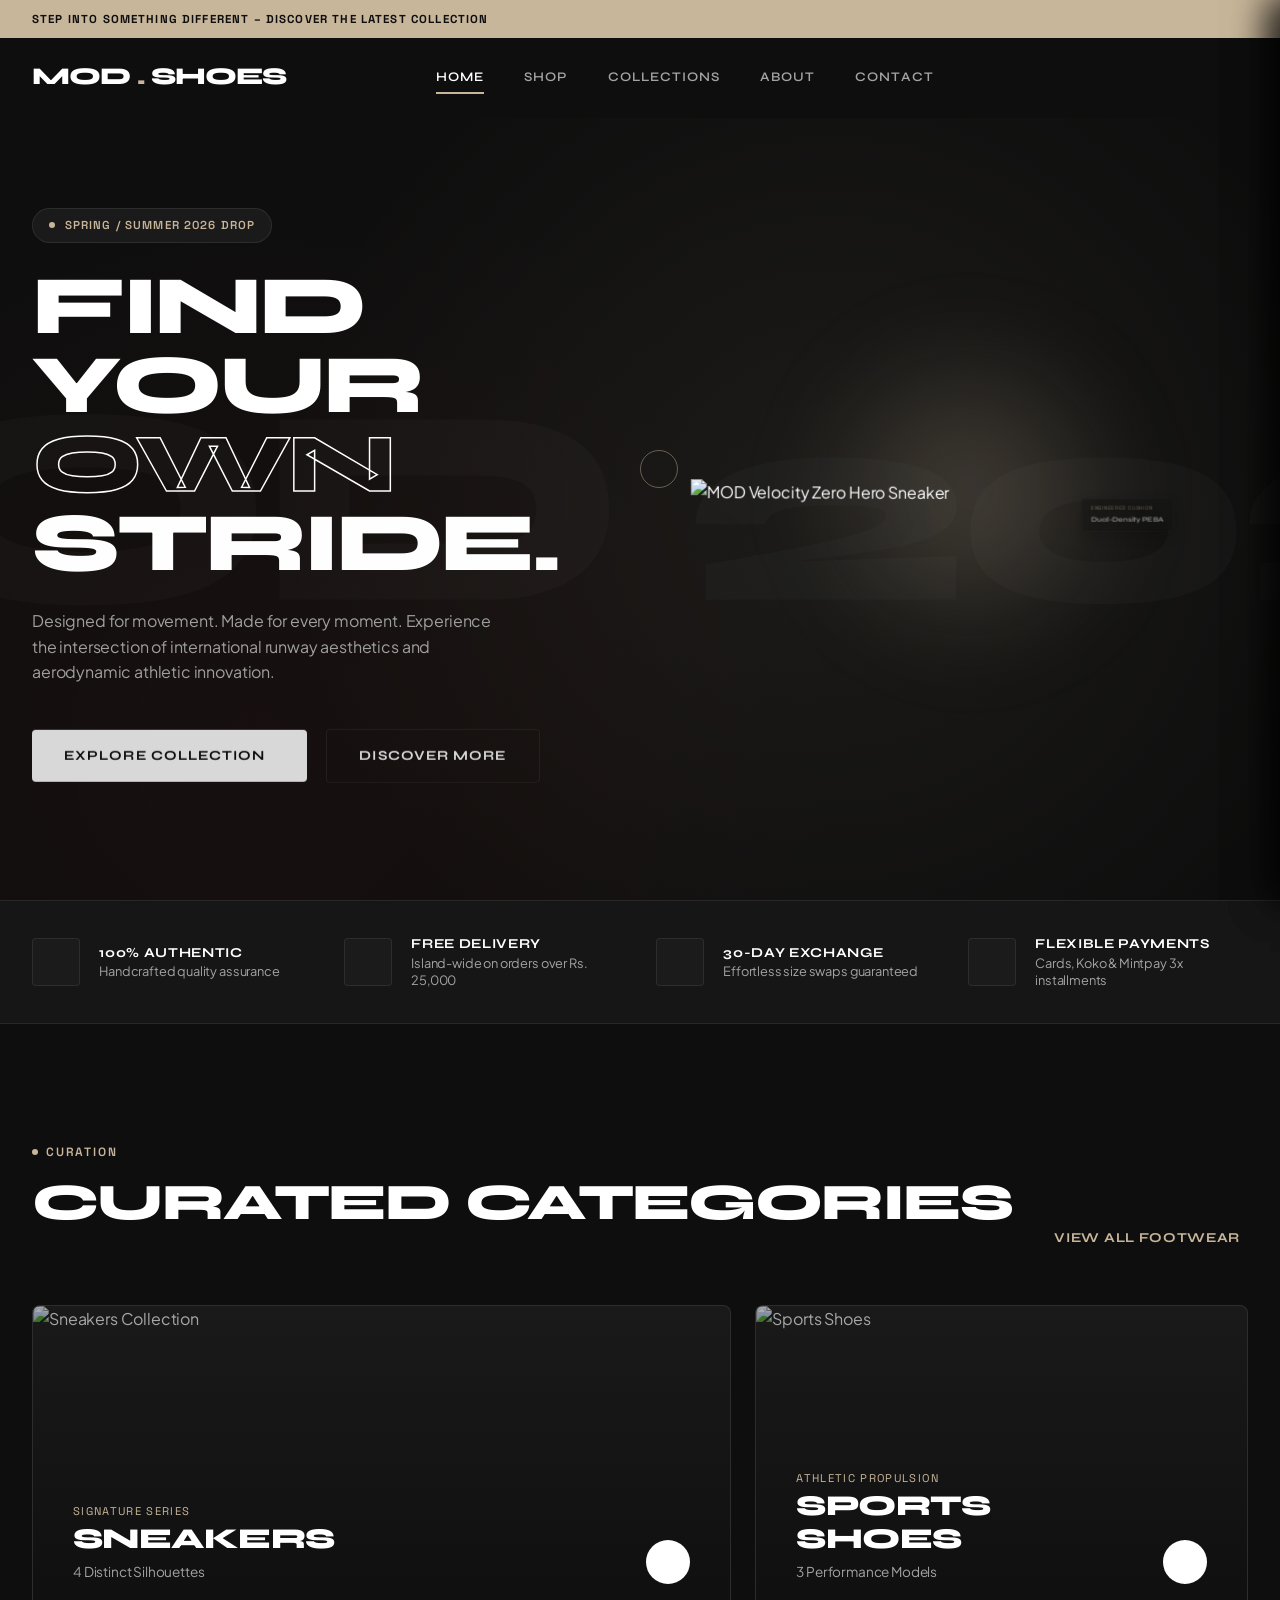
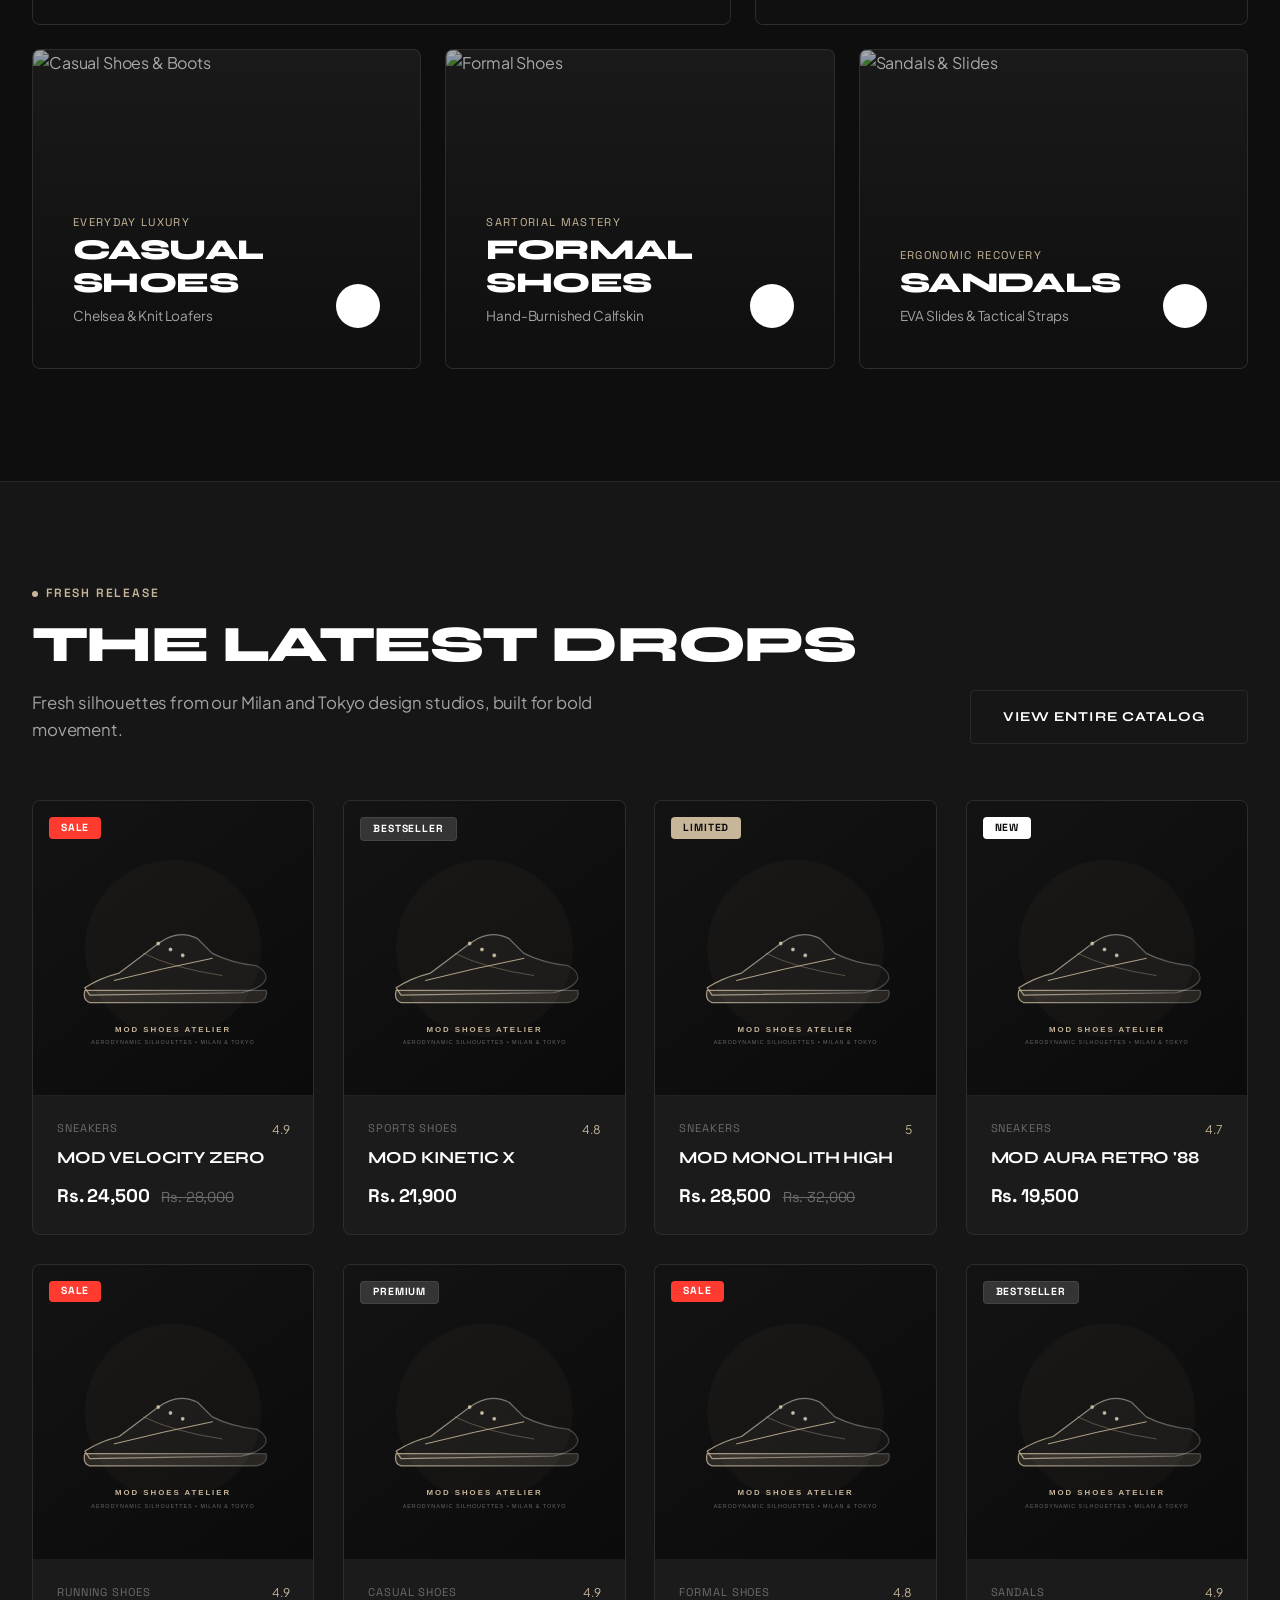
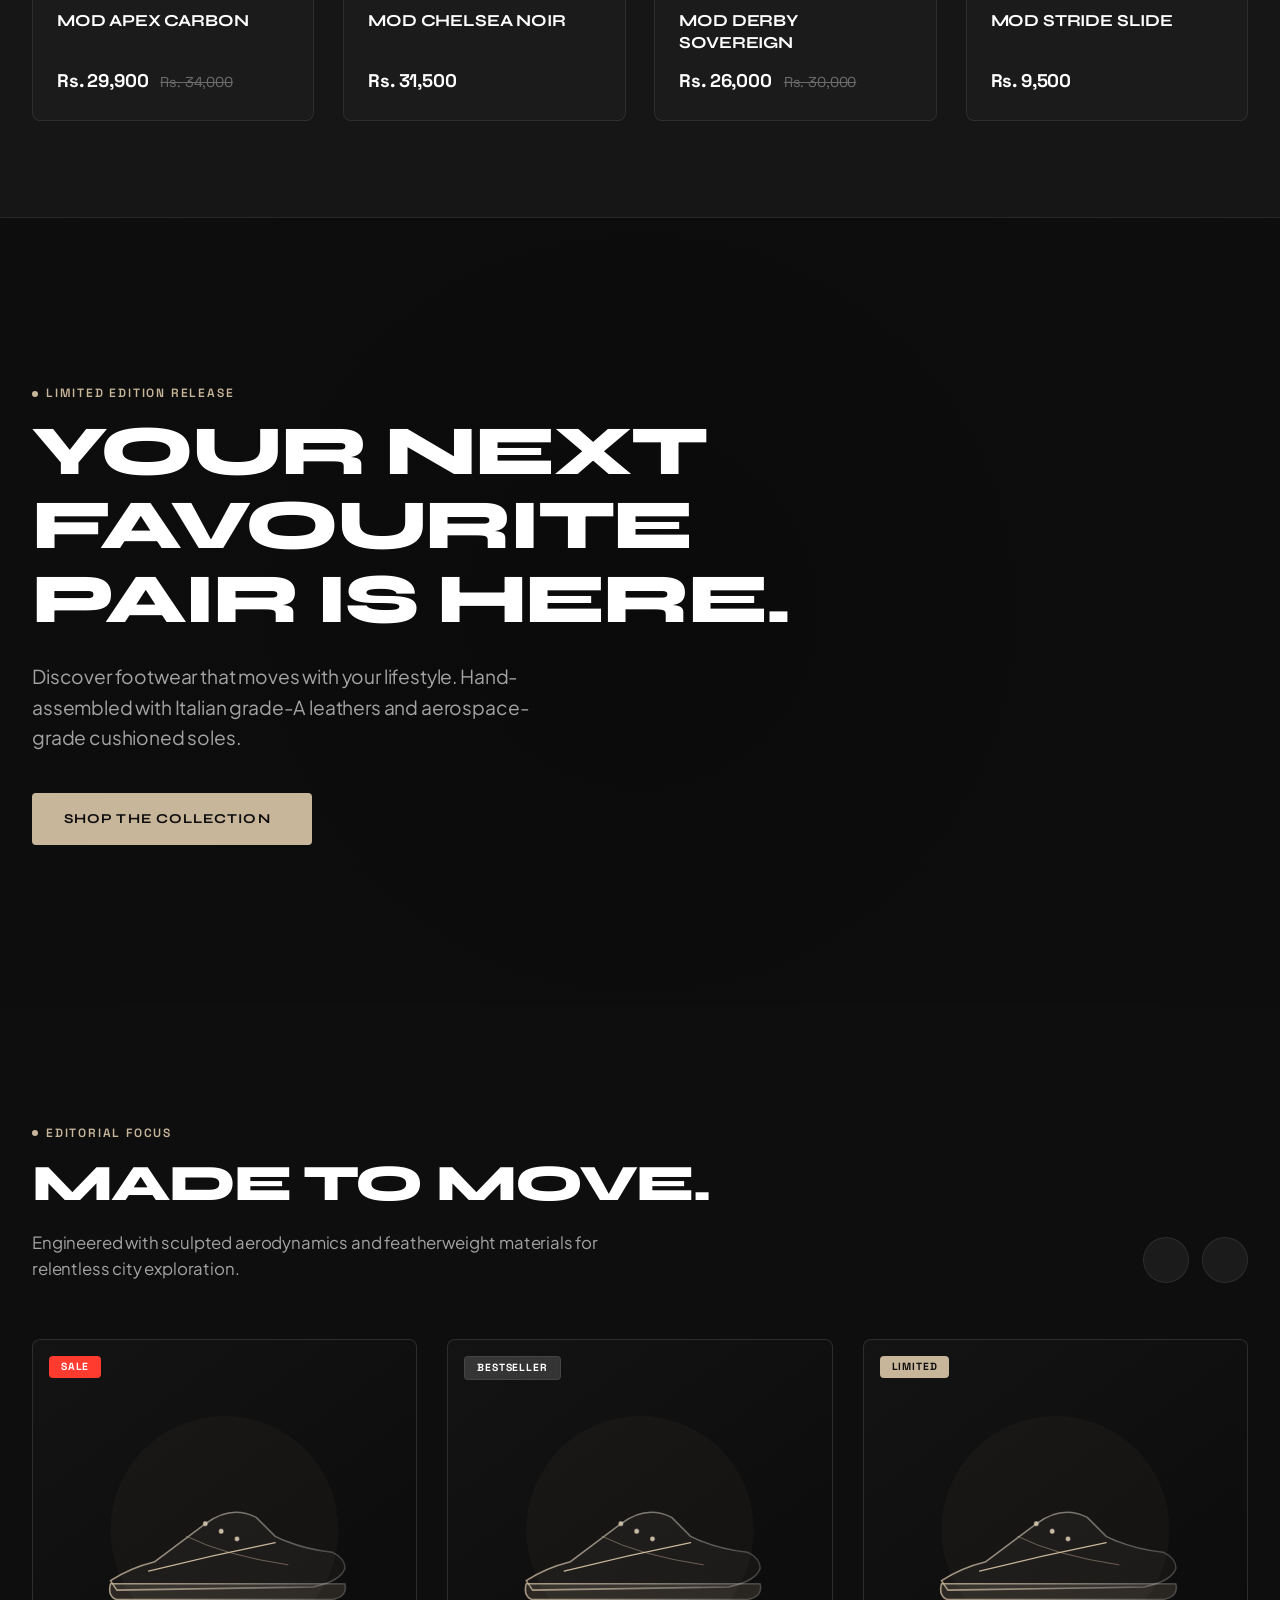
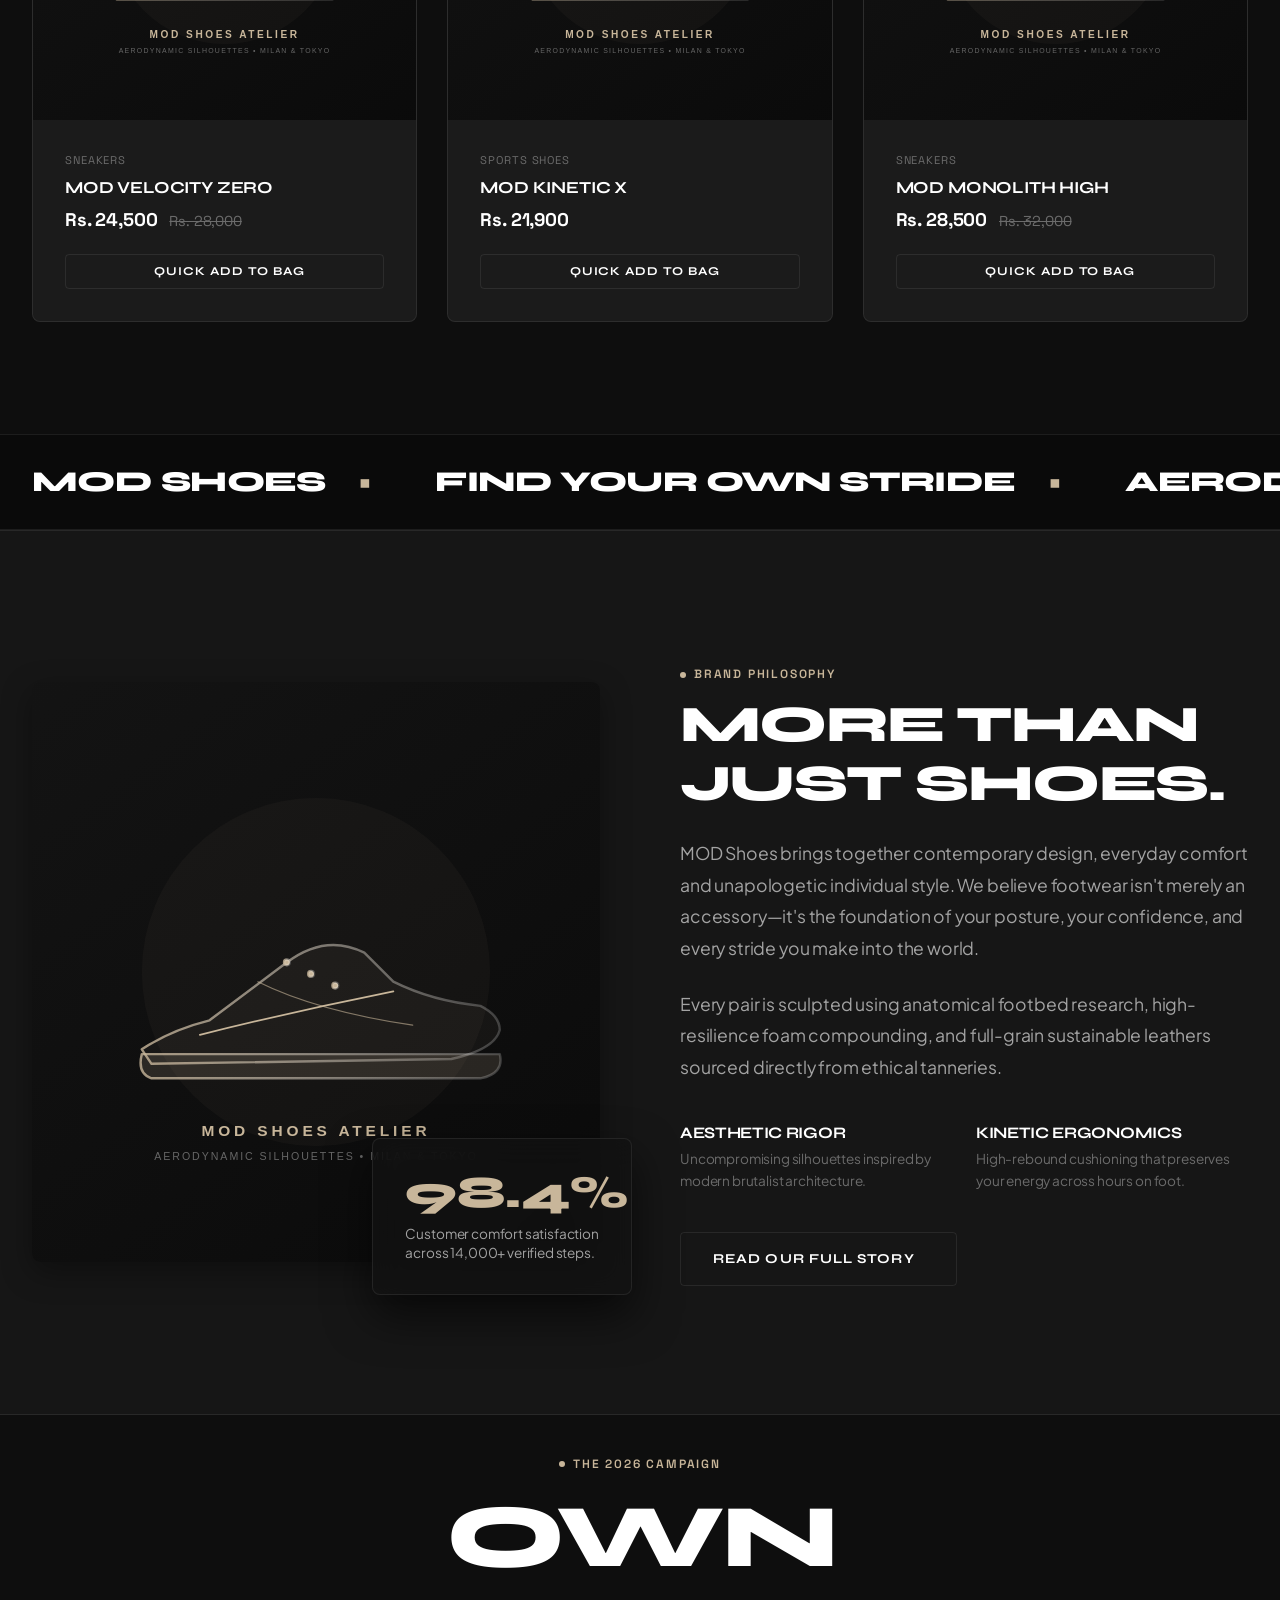
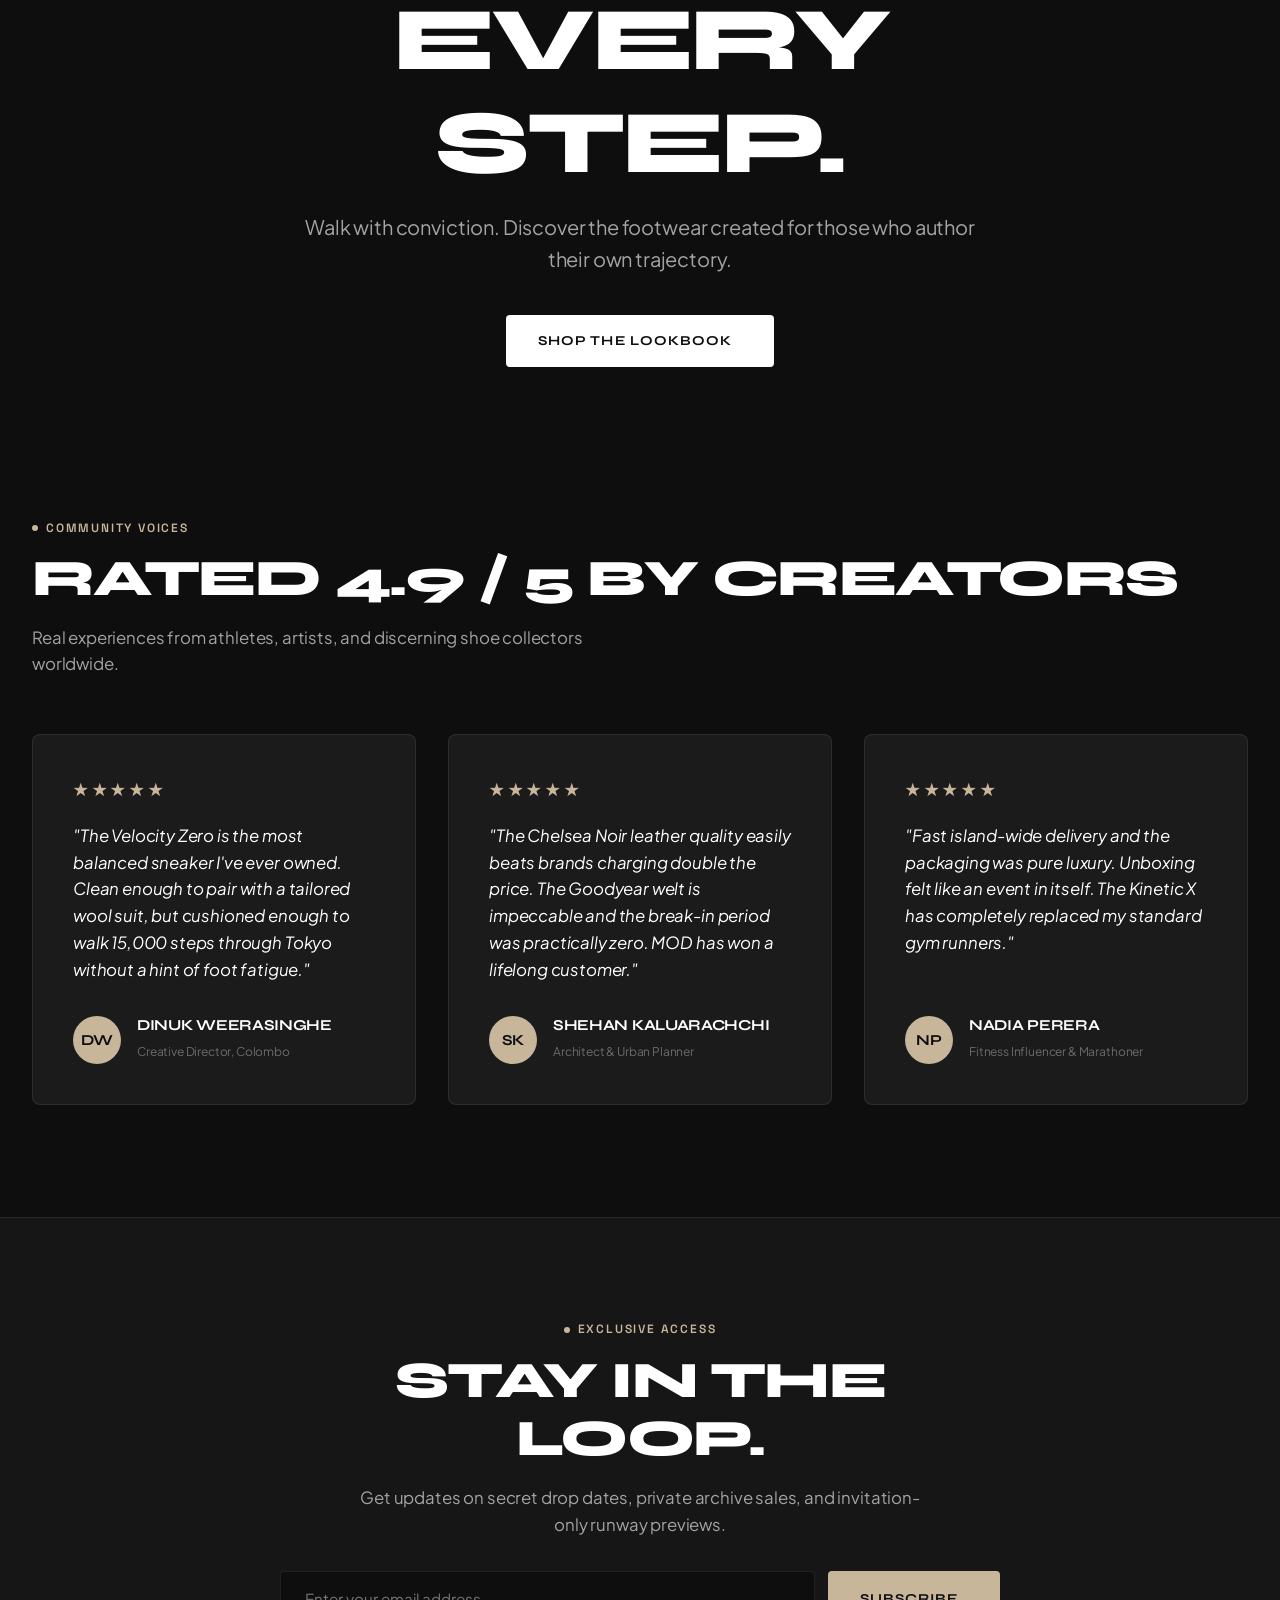
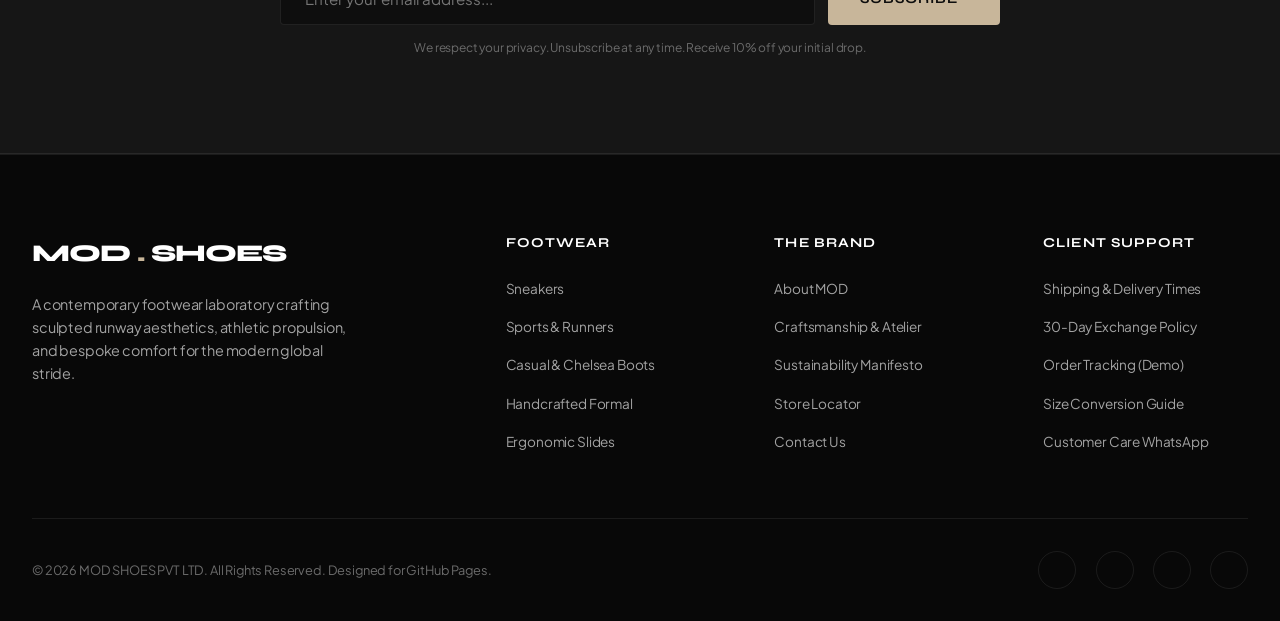
==== index.html @ 246e4d89 "feat: complete MOD SHOES premium footwear e-commerce website" ====
<!DOCTYPE html>
<html lang="en">
<head>
    <meta charset="UTF-8">
    <meta name="viewport" content="width=device-width, initial-scale=1.0">
    <title>MOD SHOES | Premium Footwear &amp; Modern Streetwear Culture</title>
    <meta name="description" content="Discover MOD SHOES: Premium international footwear blending cutting-edge runway aesthetics, athletic innovation, and uncompromising comfort.">

    <!-- Google Fonts Preconnect & Styles -->
    <link rel="preconnect" href="https://fonts.googleapis.com">
    <link rel="preconnect" href="https://fonts.gstatic.com" crossorigin>
    <link href="https://fonts.googleapis.com/css2?family=Plus+Jakarta+Sans:wght@300;400;500;600;700&family=Space+Grotesk:wght@500;700&family=Syne:wght@600;700;800;900&display=swap" rel="stylesheet">

    <!-- Swiper CSS -->
    <link rel="stylesheet" href="https://cdn.jsdelivr.net/npm/swiper@11/swiper-bundle.min.css">

    <!-- Core Stylesheets -->
    <link rel="stylesheet" href="css/style.css">
    <link rel="stylesheet" href="css/animations.css">
    <link rel="stylesheet" href="css/responsive.css">
</head>
<body class="loading">

    <!-- Custom Desktop Cursor -->
    <div id="customCursorDot" class="custom-cursor-dot"></div>
    <div id="customCursorRing" class="custom-cursor-ring"></div>

    <!-- Page Preloader Curtain -->
    <div id="pagePreloader" class="page-preloader">
        <div class="preloader-brand">MOD<span class="logo-accent">.</span>SHOES</div>
        <div class="preloader-progress-wrap">
            <div id="preloaderProgressBar" class="preloader-progress-bar"></div>
        </div>
        <div id="preloaderCounter" class="preloader-counter">0%</div>
    </div>

    <!-- Announcement Bar -->
    <aside class="announcement-bar" aria-label="Store Announcement">
        <div class="container announcement-inner">
            <span id="announcementText">STEP INTO SOMETHING DIFFERENT – DISCOVER THE LATEST COLLECTION</span>
        </div>
    </aside>

    <!-- Sticky Navigation Bar -->
    <header class="site-header" id="siteHeader">
        <div class="container nav-container">
            <!-- Brand Logo -->
            <a href="index.html" class="brand-logo" aria-label="MOD SHOES Home">
                MOD<span class="logo-accent">.</span>SHOES
            </a>

            <!-- Centre Navigation Menu -->
            <nav class="nav-menu" aria-label="Main Navigation">
                <a href="index.html" class="nav-link active">Home</a>
                <a href="shop.html" class="nav-link">Shop</a>
                <a href="shop.html?badge=SALE" class="nav-link">Collections</a>
                <a href="about.html" class="nav-link">About</a>
                <a href="contact.html" class="nav-link">Contact</a>
            </nav>

            <!-- Right Actions (Search, Wishlist, Cart, Mobile Menu) -->
            <div class="nav-actions">
                <button type="button" class="nav-icon-btn" id="navSearchBtn" aria-label="Search Catalog" title="Search">
                    <i data-lucide="search"></i>
                </button>
                <button type="button" class="nav-icon-btn wishlist-toggle-btn" aria-label="Wishlist" title="Wishlist">
                    <i data-lucide="heart"></i>
                    <span class="badge-count wishlist-count-badge" style="display: none;">0</span>
                </button>
                <button type="button" class="nav-icon-btn cart-toggle-btn" aria-label="Shopping Bag" title="Shopping Bag">
                    <i data-lucide="shopping-bag"></i>
                    <span class="badge-count cart-count-badge" style="display: none;">0</span>
                </button>
                <button type="button" class="nav-icon-btn hamburger-btn" id="mobileMenuToggleBtn" aria-label="Open Mobile Menu">
                    <i data-lucide="menu"></i>
                </button>
            </div>
        </div>
    </header>

    <!-- Mobile Navigation Drawer -->
    <div class="mobile-nav-drawer" id="mobileNavDrawer">
        <div class="mobile-nav-header">
            <a href="index.html" class="brand-logo">MOD<span class="logo-accent">.</span>SHOES</a>
            <button type="button" class="drawer-close-btn" id="closeMobileNav" aria-label="Close menu">
                <i data-lucide="x"></i>
            </button>
        </div>
        <ul class="mobile-nav-list">
            <li class="mobile-nav-item"><a href="index.html" class="mobile-nav-link">Home</a></li>
            <li class="mobile-nav-item"><a href="shop.html" class="mobile-nav-link">Shop Collection</a></li>
            <li class="mobile-nav-item"><a href="shop.html?category=Sneakers" class="mobile-nav-link">Sneakers</a></li>
            <li class="mobile-nav-item"><a href="shop.html?category=Sports%20Shoes" class="mobile-nav-link">Sports &amp; Runners</a></li>
            <li class="mobile-nav-item"><a href="about.html" class="mobile-nav-link">Brand Story</a></li>
            <li class="mobile-nav-item"><a href="contact.html" class="mobile-nav-link">Contact &amp; Flagship</a></li>
        </ul>
        <div class="mobile-nav-footer">
            <span class="copyright-text">MOD SHOES &copy; 2026</span>
            <div class="footer-social-links">
                <a href="#" class="footer-social-btn" aria-label="Instagram"><i data-lucide="instagram"></i></a>
                <a href="#" class="footer-social-btn" aria-label="Twitter"><i data-lucide="twitter"></i></a>
            </div>
        </div>
    </div>

    <main id="mainContent">

        <!-- 3. HERO SECTION – FULL-SCREEN EXPERIENCE -->
        <section class="hero-section" id="heroSection">
            <div class="hero-giant-bg-text">MOD 2026</div>
            <div class="container hero-grid">
                <div class="hero-text-content">
                    <div class="hero-badge">
                        <span class="hero-badge-dot"></span>
                        <span>Spring / Summer 2026 Drop</span>
                    </div>

                    <h1 class="hero-title">
                        <span class="word">FIND</span> <span class="word">YOUR</span><br>
                        <span class="word text-outline">OWN</span> <span class="word">STRIDE.</span>
                    </h1>

                    <p class="hero-subtitle">
                        Designed for movement. Made for every moment. Experience the intersection of international runway aesthetics and aerodynamic athletic innovation.
                    </p>

                    <div class="hero-actions">
                        <a href="shop.html" class="btn btn-primary">
                            Explore Collection <i data-lucide="arrow-right"></i>
                        </a>
                        <a href="#featuredCategories" class="btn btn-outline">
                            Discover More
                        </a>
                    </div>
                </div>

                <!-- Floating Centerpiece Shoe with Mouse 3D Parallax -->
                <div class="hero-visual-stage">
                    <div class="hero-glow-orb"></div>
                    <div class="hero-shoe-centerpiece">
                        <!-- Red/White high performance hero sneaker -->
                        <img src="https://images.unsplash.com/photo-1542291026-7eec264c27ff?auto=format&fit=crop&w=1200&q=85" alt="MOD Velocity Zero Hero Sneaker" id="heroShoeImg">
                    </div>

                    <!-- Floating spec badges -->
                    <div class="hero-floating-tag tag-top">
                        <span class="tag-label">Engineered Cushion</span>
                        <span class="tag-value">Dual-Density PEBA</span>
                    </div>

                    <div class="hero-floating-tag tag-bottom">
                        <span class="tag-label">Featherweight</span>
                        <span class="tag-value">320g Chassis</span>
                    </div>
                </div>
            </div>

            <!-- Animated Scroll Down Indicator -->
            <a href="#trustStrip" class="hero-scroll-indicator" aria-label="Scroll Down">
                <span class="scroll-text">SCROLL</span>
                <div class="scroll-icon"></div>
            </a>
        </section>

        <!-- Brand Credentials / Trust Bar -->
        <section class="trust-strip" id="trustStrip">
            <div class="container">
                <div class="trust-grid">
                    <div class="trust-item">
                        <div class="trust-icon-box"><i data-lucide="shield-check"></i></div>
                        <div>
                            <h4 class="trust-title">100% Authentic</h4>
                            <p class="trust-desc">Handcrafted quality assurance</p>
                        </div>
                    </div>
                    <div class="trust-item">
                        <div class="trust-icon-box"><i data-lucide="truck"></i></div>
                        <div>
                            <h4 class="trust-title">Free Delivery</h4>
                            <p class="trust-desc">Island-wide on orders over Rs. 25,000</p>
                        </div>
                    </div>
                    <div class="trust-item">
                        <div class="trust-icon-box"><i data-lucide="refresh-cw"></i></div>
                        <div>
                            <h4 class="trust-title">30-Day Exchange</h4>
                            <p class="trust-desc">Effortless size swaps guaranteed</p>
                        </div>
                    </div>
                    <div class="trust-item">
                        <div class="trust-icon-box"><i data-lucide="credit-card"></i></div>
                        <div>
                            <h4 class="trust-title">Flexible Payments</h4>
                            <p class="trust-desc">Cards, Koko &amp; Mintpay 3x installments</p>
                        </div>
                    </div>
                </div>
            </div>
        </section>

        <!-- 4. FEATURED CATEGORIES (ASYMMETRIC EDITORIAL LAYOUT) -->
        <section class="categories-section" id="featuredCategories">
            <div class="container">
                <div class="section-header-row">
                    <div>
                        <span class="section-tag">Curation</span>
                        <h2 class="section-title reveal-title">Curated Categories</h2>
                    </div>
                    <a href="shop.html" class="link-arrow">
                        View All Footwear <i data-lucide="arrow-right"></i>
                    </a>
                </div>

                <div class="categories-grid reveal-stagger-parent">
                    <!-- Category 1: Sneakers (Large Span 7) -->
                    <a href="shop.html?category=Sneakers" class="category-card cat-card-1 reveal-stagger-child">
                        <img src="https://images.unsplash.com/photo-1552346154-21d32810aba3?auto=format&fit=crop&w=1200&q=80" alt="Sneakers Collection" class="category-bg-image" loading="lazy">
                        <div class="category-overlay"></div>
                        <div class="category-content">
                            <div>
                                <span class="category-meta-tag">Signature Series</span>
                                <h3 class="category-name">Sneakers</h3>
                                <span class="category-count">4 Distinct Silhouettes</span>
                            </div>
                            <div class="category-action-pill"><i data-lucide="arrow-up-right"></i></div>
                        </div>
                    </a>

                    <!-- Category 2: Sports Shoes (Span 5) -->
                    <a href="shop.html?category=Sports%20Shoes" class="category-card cat-card-2 reveal-stagger-child">
                        <img src="https://images.unsplash.com/photo-1608231387042-66d1773070a5?auto=format&fit=crop&w=1000&q=80" alt="Sports Shoes" class="category-bg-image" loading="lazy">
                        <div class="category-overlay"></div>
                        <div class="category-content">
                            <div>
                                <span class="category-meta-tag">Athletic Propulsion</span>
                                <h3 class="category-name">Sports Shoes</h3>
                                <span class="category-count">3 Performance Models</span>
                            </div>
                            <div class="category-action-pill"><i data-lucide="arrow-up-right"></i></div>
                        </div>
                    </a>

                    <!-- Category 3: Casual Shoes (Span 4) -->
                    <a href="shop.html?category=Casual%20Shoes" class="category-card cat-card-3 reveal-stagger-child">
                        <img src="https://images.unsplash.com/photo-1638247025967-b4e38f787b76?auto=format&fit=crop&w=1000&q=80" alt="Casual Shoes & Boots" class="category-bg-image" loading="lazy">
                        <div class="category-overlay"></div>
                        <div class="category-content">
                            <div>
                                <span class="category-meta-tag">Everyday Luxury</span>
                                <h3 class="category-name">Casual Shoes</h3>
                                <span class="category-count">Chelsea &amp; Knit Loafers</span>
                            </div>
                            <div class="category-action-pill"><i data-lucide="arrow-up-right"></i></div>
                        </div>
                    </a>

                    <!-- Category 4: Formal Shoes (Span 4) -->
                    <a href="shop.html?category=Formal%20Shoes" class="category-card cat-card-4 reveal-stagger-child">
                        <img src="https://images.unsplash.com/photo-1614252235316-8c857d38b5f4?auto=format&fit=crop&w=1000&q=80" alt="Formal Shoes" class="category-bg-image" loading="lazy">
                        <div class="category-overlay"></div>
                        <div class="category-content">
                            <div>
                                <span class="category-meta-tag">Sartorial Mastery</span>
                                <h3 class="category-name">Formal Shoes</h3>
                                <span class="category-count">Hand-Burnished Calfskin</span>
                            </div>
                            <div class="category-action-pill"><i data-lucide="arrow-up-right"></i></div>
                        </div>
                    </a>

                    <!-- Category 5: Sandals (Span 4) -->
                    <a href="shop.html?category=Sandals" class="category-card cat-card-5 reveal-stagger-child">
                        <img src="https://images.unsplash.com/photo-1603808033192-082d6919d3e1?auto=format&fit=crop&w=1000&q=80" alt="Sandals & Slides" class="category-bg-image" loading="lazy">
                        <div class="category-overlay"></div>
                        <div class="category-content">
                            <div>
                                <span class="category-meta-tag">Ergonomic Recovery</span>
                                <h3 class="category-name">Sandals</h3>
                                <span class="category-count">EVA Slides &amp; Tactical Straps</span>
                            </div>
                            <div class="category-action-pill"><i data-lucide="arrow-up-right"></i></div>
                        </div>
                    </a>
                </div>
            </div>
        </section>

        <!-- 5. NEW ARRIVALS ("THE LATEST DROPS" - 8 SAMPLE PRODUCTS) -->
        <section class="product-showcase-section" id="newArrivals">
            <div class="container">
                <div class="section-header-row">
                    <div>
                        <span class="section-tag">Fresh Release</span>
                        <h2 class="section-title reveal-title">The Latest Drops</h2>
                        <p class="section-subtitle">Fresh silhouettes from our Milan and Tokyo design studios, built for bold movement.</p>
                    </div>
                    <a href="shop.html" class="btn btn-outline">
                        View Entire Catalog <i data-lucide="arrow-right"></i>
                    </a>
                </div>

                <!-- 8 Products Grid populated via JavaScript -->
                <div class="product-grid reveal-stagger-parent" id="homeNewArrivalsGrid">
                    <!-- Populated dynamically via JS -->
                </div>
            </div>
        </section>

        <!-- 6. PROMOTIONAL PARALLAX BANNER -->
        <section class="parallax-banner-section">
            <div class="parallax-banner-bg"></div>
            <div class="parallax-banner-overlay"></div>
            <div class="container">
                <div class="parallax-banner-content">
                    <span class="section-tag">Limited Edition Release</span>
                    <h2 class="banner-lead-title reveal-title">YOUR NEXT FAVOURITE PAIR IS HERE.</h2>
                    <p class="banner-desc">
                        Discover footwear that moves with your lifestyle. Hand-assembled with Italian grade-A leathers and aerospace-grade cushioned soles.
                    </p>
                    <a href="shop.html" class="btn btn-accent">
                        Shop The Collection <i data-lucide="arrow-right"></i>
                    </a>
                </div>
            </div>
        </section>

        <!-- 7. FEATURED COLLECTION ("MADE TO MOVE." CAROUSEL) -->
        <section class="horizontal-collection-section">
            <div class="container">
                <div class="section-header-row">
                    <div>
                        <span class="section-tag">Editorial Focus</span>
                        <h2 class="section-title reveal-title">Made To Move.</h2>
                        <p class="section-subtitle">Engineered with sculpted aerodynamics and featherweight materials for relentless city exploration.</p>
                    </div>
                    <div class="swiper-nav-row">
                        <button type="button" class="swiper-arrow-btn swiper-prev-btn" id="featPrevBtn" aria-label="Previous slide">
                            <i data-lucide="chevron-left"></i>
                        </button>
                        <button type="button" class="swiper-arrow-btn swiper-next-btn" id="featNextBtn" aria-label="Next slide">
                            <i data-lucide="chevron-right"></i>
                        </button>
                    </div>
                </div>

                <!-- Swiper Product Carousel -->
                <div class="swiper featured-swiper" id="featuredSwiper">
                    <div class="swiper-wrapper" id="featuredSwiperWrapper">
                        <!-- Populated via JS -->
                    </div>
                </div>
            </div>
        </section>

        <!-- Infinite Text Marquee -->
        <section class="marquee-container" aria-hidden="true">
            <div class="marquee-track">
                <div class="marquee-item">MOD SHOES <span class="marquee-separator">•</span></div>
                <div class="marquee-item">FIND YOUR OWN STRIDE <span class="marquee-separator">•</span></div>
                <div class="marquee-item">AERODYNAMIC PRECISION <span class="marquee-separator">•</span></div>
                <div class="marquee-item">DESIGNED FOR MOVEMENT <span class="marquee-separator">•</span></div>
                <div class="marquee-item">COLOMBO &amp; GLOBAL <span class="marquee-separator">•</span></div>
            </div>
        </section>

        <!-- 8. BRAND STORY SECTION ("MORE THAN JUST SHOES.") -->
        <section class="brand-story-section">
            <div class="container">
                <div class="story-split-grid">
                    <div class="story-visual-wrap">
                        <div class="story-img-main reveal-clip-image">
                            <img src="https://images.unsplash.com/photo-1549298916-b41d501d3772?auto=format&fit=crop&w=1200&q=85" alt="MOD Shoes Craftsmanship Atelier" loading="lazy">
                        </div>
                        <div class="story-floating-stat-card">
                            <div class="stat-number">98.4%</div>
                            <div class="stat-label">Customer comfort satisfaction across 14,000+ verified steps.</div>
                        </div>
                    </div>

                    <div class="story-text-wrap">
                        <span class="section-tag">Brand Philosophy</span>
                        <h2 class="section-title reveal-title">MORE THAN JUST SHOES.</h2>
                        <p class="story-p">
                            MOD Shoes brings together contemporary design, everyday comfort and unapologetic individual style. We believe footwear isn't merely an accessory—it's the foundation of your posture, your confidence, and every stride you make into the world.
                        </p>
                        <p class="story-p">
                            Every pair is sculpted using anatomical footbed research, high-resilience foam compounding, and full-grain sustainable leathers sourced directly from ethical tanneries.
                        </p>

                        <div class="story-pillars">
                            <div class="pillar-item">
                                <h4>Aesthetic Rigor</h4>
                                <p>Uncompromising silhouettes inspired by modern brutalist architecture.</p>
                            </div>
                            <div class="pillar-item">
                                <h4>Kinetic Ergonomics</h4>
                                <p>High-rebound cushioning that preserves your energy across hours on foot.</p>
                            </div>
                        </div>

                        <a href="about.html" class="btn btn-outline">
                            Read Our Full Story <i data-lucide="arrow-right"></i>
                        </a>
                    </div>
                </div>
            </div>
        </section>

        <!-- 9. PROMOTIONAL EDITORIAL SECTION ("OWN EVERY STEP.") -->
        <section class="editorial-fullwidth-section">
            <div class="editorial-fullwidth-overlay"></div>
            <div class="editorial-fullwidth-content">
                <span class="section-tag">The 2026 Campaign</span>
                <h2 class="editorial-title reveal-title">OWN EVERY STEP.</h2>
                <p class="editorial-desc">
                    Walk with conviction. Discover the footwear created for those who author their own trajectory.
                </p>
                <a href="shop.html" class="btn btn-primary">
                    Shop The Lookbook <i data-lucide="arrow-right"></i>
                </a>
            </div>
        </section>

        <!-- 10. CUSTOMER TESTIMONIALS -->
        <section class="testimonials-section">
            <div class="container">
                <div class="section-header-row">
                    <div>
                        <span class="section-tag">Community Voices</span>
                        <h2 class="section-title reveal-title">Rated 4.9 / 5 by Creators</h2>
                        <p class="section-subtitle">Real experiences from athletes, artists, and discerning shoe collectors worldwide.</p>
                    </div>
                </div>

                <div class="testimonials-grid reveal-stagger-parent">
                    <!-- Review 1 -->
                    <div class="testimonial-card reveal-stagger-child">
                        <div>
                            <div class="testimonial-stars">★★★★★</div>
                            <blockquote class="testimonial-quote">
                                "The Velocity Zero is the most balanced sneaker I've ever owned. Clean enough to pair with a tailored wool suit, but cushioned enough to walk 15,000 steps through Tokyo without a hint of foot fatigue."
                            </blockquote>
                        </div>
                        <div class="testimonial-author-row">
                            <div class="author-avatar">DW</div>
                            <div class="author-info">
                                <h4>Dinuk Weerasinghe</h4>
                                <span>Creative Director, Colombo</span>
                            </div>
                        </div>
                    </div>

                    <!-- Review 2 -->
                    <div class="testimonial-card reveal-stagger-child">
                        <div>
                            <div class="testimonial-stars">★★★★★</div>
                            <blockquote class="testimonial-quote">
                                "The Chelsea Noir leather quality easily beats brands charging double the price. The Goodyear welt is impeccable and the break-in period was practically zero. MOD has won a lifelong customer."
                            </blockquote>
                        </div>
                        <div class="testimonial-author-row">
                            <div class="author-avatar">SK</div>
                            <div class="author-info">
                                <h4>Shehan Kaluarachchi</h4>
                                <span>Architect &amp; Urban Planner</span>
                            </div>
                        </div>
                    </div>

                    <!-- Review 3 -->
                    <div class="testimonial-card reveal-stagger-child">
                        <div>
                            <div class="testimonial-stars">★★★★★</div>
                            <blockquote class="testimonial-quote">
                                "Fast island-wide delivery and the packaging was pure luxury. Unboxing felt like an event in itself. The Kinetic X has completely replaced my standard gym runners."
                            </blockquote>
                        </div>
                        <div class="testimonial-author-row">
                            <div class="author-avatar">NP</div>
                            <div class="author-info">
                                <h4>Nadia Perera</h4>
                                <span>Fitness Influencer &amp; Marathoner</span>
                            </div>
                        </div>
                    </div>
                </div>
            </div>
        </section>

        <!-- 11. NEWSLETTER SECTION ("STAY IN THE LOOP.") -->
        <section class="newsletter-section">
            <div class="container">
                <div class="newsletter-box">
                    <span class="section-tag">Exclusive Access</span>
                    <h2 class="section-title reveal-title">STAY IN THE LOOP.</h2>
                    <p class="section-subtitle" style="margin: 0 auto;">
                        Get updates on secret drop dates, private archive sales, and invitation-only runway previews.
                    </p>

                    <form class="newsletter-form" id="homeNewsletterForm">
                        <input type="email" class="newsletter-input" placeholder="Enter your email address..." required aria-label="Email address for newsletter">
                        <button type="submit" class="btn btn-accent">
                            Subscribe <i data-lucide="arrow-right"></i>
                        </button>
                    </form>
                    <p class="newsletter-policy">We respect your privacy. Unsubscribe at any time. Receive 10% off your initial drop.</p>
                </div>
            </div>
        </section>

    </main>

    <!-- 12. FOOTER -->
    <footer class="site-footer">
        <div class="container">
            <div class="footer-top-grid">
                <!-- Brand col -->
                <div class="footer-brand-col">
                    <a href="index.html" class="brand-logo">
                        MOD<span class="logo-accent">.</span>SHOES
                    </a>
                    <p>
                        A contemporary footwear laboratory crafting sculpted runway aesthetics, athletic propulsion, and bespoke comfort for the modern global stride.
                    </p>
                </div>

                <!-- Col 1: Shop -->
                <div>
                    <h4 class="footer-col-title">Footwear</h4>
                    <ul class="footer-links-list">
                        <li><a href="shop.html?category=Sneakers">Sneakers</a></li>
                        <li><a href="shop.html?category=Sports%20Shoes">Sports &amp; Runners</a></li>
                        <li><a href="shop.html?category=Casual%20Shoes">Casual &amp; Chelsea Boots</a></li>
                        <li><a href="shop.html?category=Formal%20Shoes">Handcrafted Formal</a></li>
                        <li><a href="shop.html?category=Sandals">Ergonomic Slides</a></li>
                    </ul>
                </div>

                <!-- Col 2: Brand -->
                <div>
                    <h4 class="footer-col-title">The Brand</h4>
                    <ul class="footer-links-list">
                        <li><a href="about.html">About MOD</a></li>
                        <li><a href="about.html#craftsmanship">Craftsmanship &amp; Atelier</a></li>
                        <li><a href="about.html#sustainability">Sustainability Manifesto</a></li>
                        <li><a href="contact.html">Store Locator</a></li>
                        <li><a href="contact.html">Contact Us</a></li>
                    </ul>
                </div>

                <!-- Col 3: Customer Care -->
                <div>
                    <h4 class="footer-col-title">Client Support</h4>
                    <ul class="footer-links-list">
                        <li><a href="contact.html#faq">Shipping &amp; Delivery Times</a></li>
                        <li><a href="contact.html#faq">30-Day Exchange Policy</a></li>
                        <li><a href="shop.html">Order Tracking (Demo)</a></li>
                        <li><a href="contact.html">Size Conversion Guide</a></li>
                        <li><a href="contact.html">Customer Care WhatsApp</a></li>
                    </ul>
                </div>
            </div>

            <!-- Footer Bottom Row -->
            <div class="footer-bottom-row">
                <span class="copyright-text">
                    &copy; <span id="currentYear">2026</span> MOD SHOES PVT LTD. All Rights Reserved. Designed for GitHub Pages.
                </span>

                <div class="footer-social-links">
                    <a href="#" class="footer-social-btn" aria-label="Instagram"><i data-lucide="instagram"></i></a>
                    <a href="#" class="footer-social-btn" aria-label="Twitter"><i data-lucide="twitter"></i></a>
                    <a href="#" class="footer-social-btn" aria-label="Facebook"><i data-lucide="facebook"></i></a>
                    <a href="#" class="footer-social-btn" aria-label="YouTube"><i data-lucide="youtube"></i></a>
                </div>
            </div>
        </div>
    </footer>

    <!-- SHARED DRAWERS & MODALS -->

    <!-- 1. Drawer Backdrop Overlay -->
    <div class="drawer-backdrop" id="drawerBackdrop"></div>

    <!-- 2. Shopping Cart Drawer -->
    <aside class="side-drawer" id="cartDrawer" aria-label="Shopping Cart Drawer">
        <div class="drawer-header">
            <h3 class="drawer-title"><i data-lucide="shopping-bag"></i> Your Shopping Bag</h3>
            <button type="button" class="drawer-close-btn" id="closeCartDrawer" aria-label="Close cart">
                <i data-lucide="x"></i>
            </button>
        </div>

        <!-- Free Island-wide Delivery Progress Bar -->
        <div class="shipping-progress-banner">
            <div class="shipping-progress-text" id="shippingProgressText">
                Add <strong>Rs. 25,000</strong> more to unlock <strong>FREE Island-Wide Delivery</strong>
            </div>
            <div class="shipping-progress-bar-wrap">
                <div class="shipping-progress-fill" id="shippingProgressBar"></div>
            </div>
        </div>

        <div class="drawer-body">
            <!-- Empty state -->
            <div class="drawer-empty-state" id="cartDrawerEmpty">
                <i data-lucide="shopping-bag"></i>
                <h3>Your Bag is Empty</h3>
                <p>Looks like you haven't added any footwear to your bag yet.</p>
                <a href="shop.html" class="btn btn-accent btn-sm" style="margin-top: 1.5rem;" onclick="window.modCart.closeCart()">
                    Explore Collection
                </a>
            </div>

            <!-- Dynamic items container -->
            <div id="cartDrawerItems"></div>
        </div>

        <div class="drawer-footer" id="cartDrawerFooter">
            <!-- Promo code input -->
            <form class="promo-form-wrap" id="promoCodeForm">
                <input type="text" class="promo-input" id="promoCodeInput" placeholder="PROMO CODE (e.g. MOD10)" aria-label="Promo Code">
                <button type="submit" class="promo-apply-btn">Apply</button>
            </form>

            <div class="cart-calculations">
                <div class="calc-row">
                    <span>Subtotal</span>
                    <strong id="cartSubtotalAmount">Rs. 0</strong>
                </div>
                <div class="calc-row discount-row" id="cartDiscountRow" style="display: none;">
                    <span>Promo Discount</span>
                    <strong id="cartDiscountAmount">- Rs. 0</strong>
                </div>
                <div class="calc-row">
                    <span>Delivery (Island-Wide)</span>
                    <strong id="cartShippingAmount">Rs. 950</strong>
                </div>
                <div class="calc-row total-row">
                    <span>Total Due</span>
                    <strong id="cartTotalAmount">Rs. 0</strong>
                </div>
            </div>

            <button type="button" class="btn btn-primary btn-block" id="cartCheckoutBtn">
                Proceed to Checkout <i data-lucide="arrow-right"></i>
            </button>
        </div>
    </aside>

    <!-- 3. Wishlist Drawer -->
    <aside class="side-drawer" id="wishlistDrawer" aria-label="Wishlist Drawer">
        <div class="drawer-header">
            <h3 class="drawer-title"><i data-lucide="heart"></i> Saved Favorites</h3>
            <button type="button" class="drawer-close-btn" id="closeWishlistDrawer" aria-label="Close wishlist">
                <i data-lucide="x"></i>
            </button>
        </div>
        <div class="drawer-body">
            <div class="drawer-empty-state" id="wishlistDrawerEmpty">
                <i data-lucide="heart"></i>
                <h3>No Saved Pairs Yet</h3>
                <p>Click the heart icon on any shoe to save it to your personal wishlist.</p>
                <a href="shop.html" class="btn btn-outline btn-sm" style="margin-top: 1.5rem;" onclick="window.modCart.closeWishlist()">
                    Browse Catalog
                </a>
            </div>
            <div id="wishlistDrawerItems"></div>
        </div>
    </aside>

    <!-- 4. Global Search Modal -->
    <div class="modal-overlay" id="searchModal" aria-label="Search Modal">
        <div class="modal-container search-modal-container">
            <button type="button" class="modal-close-btn" id="closeSearchModal" aria-label="Close search">
                <i data-lucide="x"></i>
            </button>
            <div class="search-input-wrap">
                <i data-lucide="search" class="search-input-icon"></i>
                <input type="text" class="site-search-input" id="siteSearchInput" placeholder="Search sneakers, formal shoes, runners..." autofocus>
            </div>
            <div id="searchResultsList" class="search-results-list"></div>
            <div id="searchEmptyState" style="display: none; padding: 2rem; text-align: center; color: var(--color-text-muted);">
                No footwear found matching your query.
            </div>
        </div>
    </div>

    <!-- 5. Quick View Modal -->
    <div class="modal-overlay" id="quickViewModal" aria-label="Quick View Modal">
        <div class="modal-container">
            <button type="button" class="modal-close-btn" onclick="window.modCart.closeQuickView()" aria-label="Close Quick View">
                <i data-lucide="x"></i>
            </button>
            <div id="quickViewContent"></div>
        </div>
    </div>

    <!-- 6. Demo Checkout Modal (3-Step Checkout Simulation) -->
    <div class="modal-overlay" id="checkoutModal" aria-label="Checkout Modal">
        <div class="modal-container checkout-modal-container">
            <button type="button" class="modal-close-btn" onclick="window.modCart.closeCheckoutModal()" aria-label="Close checkout">
                <i data-lucide="x"></i>
            </button>

            <!-- Steps Progress Header -->
            <div class="checkout-steps-bar">
                <div class="step-progress-item active" data-step="1">
                    <span class="step-num">1</span>
                    <span>Shipping</span>
                </div>
                <div class="step-progress-item" data-step="2">
                    <span class="step-num">2</span>
                    <span>Payment</span>
                </div>
                <div class="step-progress-item" data-step="3">
                    <span class="step-num">3</span>
                    <span>Confirmation</span>
                </div>
            </div>

            <!-- Step 1: Shipping Details -->
            <div class="checkout-step-panel active" id="checkoutStep1">
                <h3 style="font-size: 1.3rem; margin-bottom: 1.2rem;">Delivery Address</h3>
                <form id="chkStep1Form">
                    <div class="form-grid-2">
                        <div class="form-group">
                            <label class="form-label">Full Name *</label>
                            <input type="text" class="form-control" name="fullName" placeholder="e.g. Kasun Fernando" required value="Kasun Fernando">
                        </div>
                        <div class="form-group">
                            <label class="form-label">Email Address *</label>
                            <input type="email" class="form-control" name="email" placeholder="kasun@example.com" required value="kasun.fernando@gmail.com">
                        </div>
                    </div>
                    <div class="form-grid-2">
                        <div class="form-group">
                            <label class="form-label">Phone Number (WhatsApp) *</label>
                            <input type="tel" class="form-control" name="phone" placeholder="+94 77 123 4567" required value="+94 77 890 1234">
                        </div>
                        <div class="form-group">
                            <label class="form-label">City *</label>
                            <input type="text" class="form-control" name="city" placeholder="Colombo 07" required value="Colombo 07">
                        </div>
                    </div>
                    <div class="form-group">
                        <label class="form-label">Street Address *</label>
                        <input type="text" class="form-control" name="address" placeholder="House / Apt / Street" required value="No. 42, Ward Place">
                    </div>
                    <div class="form-group">
                        <label class="form-label">Delivery Notes / Landmark (Optional)</label>
                        <input type="text" class="form-control" name="notes" placeholder="Near Viharamahadevi Park">
                    </div>

                    <div style="display: flex; justify-content: flex-end; margin-top: 1.5rem;">
                        <button type="button" class="btn btn-primary" onclick="window.modCart.showCheckoutStep(2)">
                            Continue to Payment <i data-lucide="arrow-right"></i>
                        </button>
                    </div>
                </form>
            </div>

            <!-- Step 2: Payment Simulation -->
            <div class="checkout-step-panel" id="checkoutStep2">
                <h3 style="font-size: 1.3rem; margin-bottom: 1.2rem;">Select Payment Method</h3>
                
                <div class="payment-methods-grid">
                    <div class="payment-radio-card active" onclick="document.querySelectorAll('.payment-radio-card').forEach(c => c.classList.remove('active')); this.classList.add('active');">
                        <h4>Credit / Debit Card</h4>
                        <p>Visa, Mastercard, Amex (Demo)</p>
                    </div>
                    <div class="payment-radio-card" onclick="document.querySelectorAll('.payment-radio-card').forEach(c => c.classList.remove('active')); this.classList.add('active');">
                        <h4>Koko / Mintpay</h4>
                        <p>3 Interest-Free Installments</p>
                    </div>
                    <div class="payment-radio-card" onclick="document.querySelectorAll('.payment-radio-card').forEach(c => c.classList.remove('active')); this.classList.add('active');">
                        <h4>Cash on Delivery</h4>
                        <p>Pay when delivered in SL</p>
                    </div>
                </div>

                <!-- Order items summary mini -->
                <div class="checkout-summary-mini">
                    <h4 style="font-size: 0.85rem; text-transform: uppercase; margin-bottom: 0.8rem; color: var(--color-accent);">Order Summary</h4>
                    <div id="checkoutItemsList"></div>

                    <div style="border-top: 1px solid var(--color-border); padding-top: 0.8rem; margin-top: 0.8rem; font-size: 0.85rem;">
                        <div style="display: flex; justify-content: space-between; margin-bottom: 0.3rem;">
                            <span>Subtotal:</span>
                            <span id="chkSubtotal">Rs. 0</span>
                        </div>
                        <div style="display: flex; justify-content: space-between; margin-bottom: 0.3rem;" id="chkDiscountRow">
                            <span style="color: var(--color-accent);">Discount:</span>
                            <span id="chkDiscount" style="color: var(--color-accent);">- Rs. 0</span>
                        </div>
                        <div style="display: flex; justify-content: space-between; margin-bottom: 0.5rem;">
                            <span>Island-Wide Delivery:</span>
                            <span id="chkShipping">Rs. 950</span>
                        </div>
                        <div style="display: flex; justify-content: space-between; font-size: 1.1rem; font-weight: 700;">
                            <span>Total Payable:</span>
                            <span id="chkTotal" style="color: var(--color-accent);">Rs. 0</span>
                        </div>
                    </div>
                </div>

                <div style="display: flex; justify-content: space-between; margin-top: 1.5rem;">
                    <button type="button" class="btn btn-outline" onclick="window.modCart.showCheckoutStep(1)">
                        <i data-lucide="arrow-left"></i> Back to Shipping
                    </button>
                    <button type="button" class="btn btn-accent" onclick="window.modCart.processOrder(new FormData(document.getElementById('chkStep1Form')))">
                        Complete Order (Demo) <i data-lucide="check"></i>
                    </button>
                </div>
            </div>

            <!-- Step 3: Order Confirmation Celebration -->
            <div class="checkout-step-panel" id="checkoutStep3">
                <div class="order-confirmed-panel">
                    <div class="confirm-icon-wrap">
                        <i data-lucide="check"></i>
                    </div>
                    <span class="section-tag">Order Confirmed</span>
                    <h2 style="font-size: 2rem; margin: 0.5rem 0;">THANK YOU FOR YOUR ORDER</h2>
                    <p style="color: var(--color-text-secondary); max-width: 480px; margin: 0 auto;">
                        Your simulated order has been generated successfully. A confirmation has been dispatched to <strong id="confirmedOrderEmail">kasun@example.com</strong>.
                    </p>

                    <div class="order-number-badge" id="confirmedOrderNumber">
                        MOD-74921
                    </div>

                    <div style="margin-bottom: 2rem; font-size: 0.9rem; color: var(--color-text-secondary);">
                        Total Value: <strong id="confirmedOrderTotal" style="color: var(--color-text-primary);">Rs. 24,500</strong> • Express Dispatch: 24–48 Hours
                    </div>

                    <div style="display: flex; justify-content: center; gap: 1rem;">
                        <a href="shop.html" class="btn btn-primary" onclick="window.modCart.closeCheckoutModal()">
                            Continue Shopping <i data-lucide="arrow-right"></i>
                        </a>
                    </div>
                </div>
            </div>
        </div>
    </div>

    <!-- Scripts: CDNs & Modules -->
    <!-- GSAP & ScrollTrigger -->
    <script src="https://cdn.jsdelivr.net/npm/gsap@3.12.5/dist/gsap.min.js"></script>
    <script src="https://cdn.jsdelivr.net/npm/gsap@3.12.5/dist/ScrollTrigger.min.js"></script>
    
    <!-- Lenis Smooth Scroll -->
    <script src="https://cdn.jsdelivr.net/npm/lenis@1.1.18/dist/lenis.min.js"></script>

    <!-- Swiper Carousel -->
    <script src="https://cdn.jsdelivr.net/npm/swiper@11/swiper-bundle.min.js"></script>

    <!-- Lucide Icons -->
    <script src="https://unpkg.com/lucide@latest"></script>

    <!-- Canvas Confetti -->
    <script src="https://cdn.jsdelivr.net/npm/canvas-confetti@1.9.3/dist/confetti.browser.min.js"></script>

    <!-- Application Scripts -->
    <script src="js/products.js"></script>
    <script src="js/cart.js"></script>
    <script src="js/animations.js"></script>
    <script src="js/main.js"></script>

    <!-- Page Specific Initialization -->
    <script>
        document.addEventListener('DOMContentLoaded', () => {
            // Render 8 New Arrivals on Home
            const newDropsContainer = document.getElementById('homeNewArrivalsGrid');
            if (newDropsContainer) {
                const sampleProducts = getNewDrops(8);
                newDropsContainer.innerHTML = sampleProducts.map(p => renderProductCard(p)).join('');
            }

            // Render Featured Swiper Carousel (Made to Move)
            const swiperWrapper = document.getElementById('featuredSwiperWrapper');
            if (swiperWrapper) {
                const featured = getFeaturedProducts();
                swiperWrapper.innerHTML = featured.map(p => `
                    <div class="swiper-slide">
                        <div class="collection-editorial-card">
                            <div class="collection-img-box">
                                <a href="product-details.html?id=${p.id}">
                                    <img src="${p.image}" alt="${p.name}" loading="lazy">
                                </a>
                                ${p.badge ? `<span class="card-badge badge-${p.badge.toLowerCase()}" style="position: absolute; top: 1rem; left: 1rem;">${p.badge}</span>` : ''}
                            </div>
                            <div class="collection-card-body">
                                <span class="card-category">${p.category}</span>
                                <h3 class="card-title" style="margin: 0.4rem 0;"><a href="product-details.html?id=${p.id}">${p.name}</a></h3>
                                <div class="card-price-row" style="margin-bottom: 1.2rem;">
                                    <span class="current-price">${formatPrice(p.price)}</span>
                                    ${p.originalPrice ? `<span class="original-price">${formatPrice(p.originalPrice)}</span>` : ''}
                                </div>
                                <button type="button" class="btn btn-outline btn-sm btn-block" onclick="window.modCart.addItem('${p.id}', 'UK 8', null, 1)">
                                    <i data-lucide="shopping-bag"></i> Quick Add to Bag
                                </button>
                            </div>
                        </div>
                    </div>
                `).join('');

                // Initialize Swiper
                if (typeof Swiper !== 'undefined') {
                    new Swiper('#featuredSwiper', {
                        slidesPerView: 1.1,
                        spaceBetween: 20,
                        speed: 700,
                        navigation: {
                            nextEl: '#featNextBtn',
                            prevEl: '#featPrevBtn',
                        },
                        breakpoints: {
                            640: { slidesPerView: 2, spaceBetween: 24 },
                            1024: { slidesPerView: 3, spaceBetween: 30 }
                        }
                    });
                }
            }

            // Re-run Lucide icons
            if (window.lucide) {
                window.lucide.createIcons();
            }
        });
    </script>
</body>
</html>
---- css/style.css ----
/* ==========================================================================
   MOD SHOES - PREMIUM FOOTWEAR E-COMMERCE DESIGN SYSTEM
   Modern, Minimalist, Fashion-Forward Editorial Aesthetic
   ========================================================================== */

:root {
    /* Color Palette */
    --color-bg-primary: #0E0E0E;
    --color-bg-secondary: #161616;
    --color-bg-card: #1B1B1B;
    --color-bg-card-hover: #222222;
    --color-bg-light: #F6F5F0;
    --color-surface-glass: rgba(18, 18, 18, 0.75);
    
    --color-text-primary: #FFFFFF;
    --color-text-secondary: #A3A3A3;
    --color-text-muted: #6B6B6B;
    --color-text-dark: #111111;

    --color-accent: #C8B69A;        /* Warm Beige / Champagne */
    --color-accent-light: #DFD3C1;
    --color-accent-hover: #B8A486;
    --color-accent-dim: rgba(200, 182, 154, 0.15);

    --color-dark-grey: #292929;
    --color-light-grey: #E8E7E3;
    --color-border: rgba(255, 255, 255, 0.08);
    --color-border-hover: rgba(200, 182, 154, 0.4);

    --color-sale: #FF3B30;
    --color-success: #10B981;
    --color-warning: #F59E0B;

    /* Typography */
    --font-heading: 'Syne', -apple-system, BlinkMacSystemFont, sans-serif;
    --font-body: 'Plus Jakarta Sans', -apple-system, BlinkMacSystemFont, 'Segoe UI', Roboto, sans-serif;
    --font-mono: 'Space Grotesk', monospace;

    /* Spacing & Layout */
    --container-max-width: 1440px;
    --nav-height: 80px;
    --announcement-height: 38px;
    --radius-sm: 4px;
    --radius-md: 8px;
    --radius-lg: 14px;
    --radius-full: 9999px;

    /* Transitions */
    --transition-fast: 0.2s cubic-bezier(0.16, 1, 0.3, 1);
    --transition-normal: 0.35s cubic-bezier(0.16, 1, 0.3, 1);
    --transition-slow: 0.6s cubic-bezier(0.16, 1, 0.3, 1);

    /* Shadows */
    --shadow-soft: 0 10px 30px rgba(0, 0, 0, 0.35);
    --shadow-hover: 0 20px 45px rgba(0, 0, 0, 0.6);
    --shadow-glow: 0 0 30px rgba(200, 182, 154, 0.2);
}

/* ==========================================================================
   RESET & BASE STYLES
   ========================================================================== */
*, *::before, *::after {
    margin: 0;
    padding: 0;
    box-sizing: border-box;
    -webkit-tap-highlight-color: transparent;
}

html {
    font-size: 16px;
    scroll-behavior: smooth;
    background-color: var(--color-bg-primary);
    color: var(--color-text-primary);
}

body {
    font-family: var(--font-body);
    font-weight: 400;
    line-height: 1.6;
    letter-spacing: -0.01em;
    background-color: var(--color-bg-primary);
    color: var(--color-text-primary);
    overflow-x: hidden;
    position: relative;
    -webkit-font-smoothing: antialiased;
    -moz-osx-font-smoothing: grayscale;
}

body.drawer-open,
body.modal-open,
body.loading {
    overflow: hidden;
}

img {
    max-width: 100%;
    height: auto;
    display: block;
    user-select: none;
}

a {
    color: inherit;
    text-decoration: none;
    transition: color var(--transition-fast);
}

button {
    font-family: inherit;
    cursor: pointer;
    border: none;
    background: none;
    color: inherit;
    outline: none;
}

input, select, textarea {
    font-family: inherit;
    font-size: 0.95rem;
    color: var(--color-text-primary);
    background: transparent;
    outline: none;
}

ul, ol {
    list-style: none;
}

/* Container */
.container {
    width: 100%;
    max-width: var(--container-max-width);
    margin: 0 auto;
    padding: 0 2rem;
}

.container-fluid {
    width: 100%;
    padding: 0 2rem;
}

/* Headings */
h1, h2, h3, h4, h5, h6 {
    font-family: var(--font-heading);
    font-weight: 700;
    line-height: 1.15;
    letter-spacing: -0.02em;
    color: var(--color-text-primary);
    text-transform: uppercase;
}

.section-tag {
    display: inline-flex;
    align-items: center;
    gap: 0.5rem;
    font-family: var(--font-mono);
    font-size: 0.75rem;
    font-weight: 600;
    text-transform: uppercase;
    letter-spacing: 0.15em;
    color: var(--color-accent);
    margin-bottom: 0.75rem;
}

.section-tag::before {
    content: '';
    display: inline-block;
    width: 6px;
    height: 6px;
    background-color: var(--color-accent);
    border-radius: 50%;
}

.section-title {
    font-size: clamp(2rem, 4vw, 3.2rem);
    font-weight: 800;
    margin-bottom: 1rem;
    letter-spacing: -0.03em;
}

.section-subtitle {
    font-size: 1.05rem;
    color: var(--color-text-secondary);
    max-width: 580px;
}

.section-header-row {
    display: flex;
    justify-content: space-between;
    align-items: flex-end;
    margin-bottom: 3.5rem;
    flex-wrap: wrap;
    gap: 1.5rem;
}

/* Buttons */
.btn {
    display: inline-flex;
    align-items: center;
    justify-content: center;
    gap: 0.6rem;
    padding: 0.95rem 2rem;
    font-family: var(--font-heading);
    font-size: 0.85rem;
    font-weight: 700;
    letter-spacing: 0.08em;
    text-transform: uppercase;
    border-radius: var(--radius-sm);
    transition: all var(--transition-normal);
    position: relative;
    overflow: hidden;
    white-space: nowrap;
}

.btn-primary {
    background-color: var(--color-text-primary);
    color: var(--color-bg-primary);
}

.btn-primary:hover {
    background-color: var(--color-accent);
    color: var(--color-bg-primary);
    transform: translateY(-2px);
    box-shadow: var(--shadow-glow);
}

.btn-outline {
    border: 1px solid var(--color-border);
    color: var(--color-text-primary);
    background: transparent;
}

.btn-outline:hover {
    border-color: var(--color-accent);
    color: var(--color-accent);
    transform: translateY(-2px);
}

.btn-accent {
    background-color: var(--color-accent);
    color: var(--color-bg-primary);
}

.btn-accent:hover {
    background-color: var(--color-accent-light);
    transform: translateY(-2px);
    box-shadow: var(--shadow-glow);
}

.btn-sm {
    padding: 0.6rem 1.2rem;
    font-size: 0.75rem;
}

.btn-block {
    width: 100%;
}

.link-arrow {
    display: inline-flex;
    align-items: center;
    gap: 0.5rem;
    font-family: var(--font-heading);
    font-size: 0.85rem;
    font-weight: 700;
    letter-spacing: 0.05em;
    text-transform: uppercase;
    color: var(--color-accent);
    position: relative;
}

.link-arrow::after {
    content: '';
    position: absolute;
    bottom: -3px;
    left: 0;
    width: 0;
    height: 1px;
    background-color: var(--color-accent);
    transition: width var(--transition-normal);
}

.link-arrow:hover::after {
    width: 100%;
}

.link-arrow svg {
    transition: transform var(--transition-normal);
}

.link-arrow:hover svg {
    transform: translateX(4px);
}

/* ==========================================================================
   ANNOUNCEMENT BAR
   ========================================================================== */
.announcement-bar {
    background-color: var(--color-accent);
    color: var(--color-bg-primary);
    height: var(--announcement-height);
    display: flex;
    align-items: center;
    justify-content: center;
    font-family: var(--font-mono);
    font-size: 0.72rem;
    font-weight: 700;
    letter-spacing: 0.1em;
    text-transform: uppercase;
    position: relative;
    z-index: 101;
    overflow: hidden;
}

.announcement-inner {
    text-align: center;
    display: flex;
    align-items: center;
    gap: 0.5rem;
}

/* ==========================================================================
   NAVIGATION BAR
   ========================================================================== */
.site-header {
    position: sticky;
    top: 0;
    left: 0;
    width: 100%;
    height: var(--nav-height);
    z-index: 100;
    background: transparent;
    transition: background-color var(--transition-normal), backdrop-filter var(--transition-normal), border-color var(--transition-normal);
    border-bottom: 1px solid transparent;
}

.site-header.scrolled {
    background-color: var(--color-surface-glass);
    backdrop-filter: blur(16px);
    -webkit-backdrop-filter: blur(16px);
    border-bottom: 1px solid var(--color-border);
}

.nav-container {
    height: 100%;
    display: flex;
    align-items: center;
    justify-content: space-between;
}

/* Brand Logo */
.brand-logo {
    display: inline-flex;
    align-items: center;
    gap: 0.4rem;
    font-family: var(--font-heading);
    font-size: 1.5rem;
    font-weight: 800;
    letter-spacing: -0.04em;
    color: var(--color-text-primary);
    text-transform: uppercase;
}

.logo-accent {
    color: var(--color-accent);
}

/* Nav Menu */
.nav-menu {
    display: flex;
    align-items: center;
    gap: 2.5rem;
}

.nav-link {
    font-family: var(--font-heading);
    font-size: 0.82rem;
    font-weight: 600;
    letter-spacing: 0.08em;
    text-transform: uppercase;
    color: var(--color-text-secondary);
    position: relative;
    padding: 0.4rem 0;
    transition: color var(--transition-fast);
}

.nav-link::after {
    content: '';
    position: absolute;
    bottom: 0;
    left: 0;
    width: 0;
    height: 2px;
    background-color: var(--color-accent);
    transition: width var(--transition-normal);
}

.nav-link:hover,
.nav-link.active {
    color: var(--color-text-primary);
}

.nav-link:hover::after,
.nav-link.active::after {
    width: 100%;
}

/* Nav Actions */
.nav-actions {
    display: flex;
    align-items: center;
    gap: 1.2rem;
}

.nav-icon-btn {
    width: 42px;
    height: 42px;
    display: inline-flex;
    align-items: center;
    justify-content: center;
    border-radius: 50%;
    color: var(--color-text-primary);
    transition: all var(--transition-fast);
    position: relative;
}

.nav-icon-btn:hover {
    background-color: rgba(255, 255, 255, 0.06);
    color: var(--color-accent);
    transform: translateY(-1px);
}

.nav-icon-btn svg {
    width: 20px;
    height: 20px;
    stroke-width: 1.8;
}

/* Badge Counter */
.badge-count {
    position: absolute;
    top: 3px;
    right: 3px;
    min-width: 18px;
    height: 18px;
    border-radius: 9px;
    background-color: var(--color-accent);
    color: var(--color-bg-primary);
    font-family: var(--font-mono);
    font-size: 0.65rem;
    font-weight: 700;
    display: flex;
    align-items: center;
    justify-content: center;
    padding: 0 4px;
    line-height: 1;
}

.hamburger-btn {
    display: none;
    width: 42px;
    height: 42px;
    align-items: center;
    justify-content: center;
    border-radius: 50%;
}

/* ==========================================================================
   HERO SECTION - FULL-SCREEN EXPERIENCE
   ========================================================================== */
.hero-section {
    position: relative;
    min-height: calc(100vh - var(--nav-height) - var(--announcement-height));
    display: flex;
    align-items: center;
    padding: 4rem 0 6rem;
    overflow: hidden;
    background: radial-gradient(circle at 65% 50%, rgba(200, 182, 154, 0.08) 0%, transparent 60%),
                radial-gradient(circle at 20% 80%, rgba(255, 59, 48, 0.04) 0%, transparent 50%),
                var(--color-bg-primary);
}

.hero-giant-bg-text {
    position: absolute;
    top: 50%;
    left: 50%;
    transform: translate(-50%, -50%);
    font-family: var(--font-heading);
    font-size: clamp(8rem, 22vw, 24rem);
    font-weight: 900;
    color: rgba(255, 255, 255, 0.02);
    text-transform: uppercase;
    letter-spacing: -0.05em;
    white-space: nowrap;
    pointer-events: none;
    user-select: none;
    z-index: 1;
}

.hero-grid {
    display: grid;
    grid-template-columns: 1.1fr 1fr;
    align-items: center;
    gap: 3rem;
    position: relative;
    z-index: 2;
}

.hero-badge {
    display: inline-flex;
    align-items: center;
    gap: 0.6rem;
    padding: 0.45rem 1rem;
    border-radius: var(--radius-full);
    background-color: rgba(255, 255, 255, 0.05);
    border: 1px solid var(--color-border);
    font-family: var(--font-mono);
    font-size: 0.72rem;
    font-weight: 600;
    color: var(--color-accent);
    letter-spacing: 0.1em;
    text-transform: uppercase;
    margin-bottom: 1.5rem;
}

.hero-badge-dot {
    width: 6px;
    height: 6px;
    border-radius: 50%;
    background-color: var(--color-accent);
    animation: pulseGlow 2s infinite ease-in-out;
}

.hero-title {
    font-size: clamp(3rem, 6.5vw, 5.8rem);
    font-weight: 900;
    line-height: 0.95;
    letter-spacing: -0.04em;
    margin-bottom: 1.5rem;
    text-transform: uppercase;
}

.hero-title .word {
    display: inline-block;
}

.hero-title .text-outline {
    -webkit-text-stroke: 1.5px var(--color-text-primary);
    color: transparent;
}

.hero-subtitle {
    font-size: clamp(1rem, 1.25vw, 1.25rem);
    color: var(--color-text-secondary);
    max-width: 480px;
    line-height: 1.6;
    margin-bottom: 2.5rem;
}

.hero-actions {
    display: flex;
    align-items: center;
    gap: 1.2rem;
    flex-wrap: wrap;
}

/* Hero Showcase Centerpiece */
.hero-visual-stage {
    position: relative;
    display: flex;
    align-items: center;
    justify-content: center;
    perspective: 1000px;
}

.hero-shoe-centerpiece {
    position: relative;
    width: 100%;
    max-width: 620px;
    filter: drop-shadow(0 30px 45px rgba(0, 0, 0, 0.85));
    transform-style: preserve-3d;
    transition: transform 0.1s ease-out;
}

.hero-shoe-centerpiece img {
    width: 100%;
    height: auto;
    object-fit: contain;
    animation: floatingShoe 6s infinite ease-in-out;
}

.hero-glow-orb {
    position: absolute;
    width: 350px;
    height: 350px;
    border-radius: 50%;
    background: radial-gradient(circle, rgba(200, 182, 154, 0.25) 0%, rgba(200, 182, 154, 0) 70%);
    filter: blur(40px);
    z-index: -1;
    pointer-events: none;
}

/* Floating interactive tags */
.hero-floating-tag {
    position: absolute;
    padding: 0.7rem 1.2rem;
    border-radius: var(--radius-md);
    background-color: var(--color-surface-glass);
    backdrop-filter: blur(12px);
    -webkit-backdrop-filter: blur(12px);
    border: 1px solid var(--color-border);
    box-shadow: var(--shadow-soft);
    display: flex;
    flex-direction: column;
    gap: 0.2rem;
    z-index: 5;
    animation: floatTag 5s infinite ease-in-out;
}

.hero-floating-tag.tag-top {
    top: 5%;
    right: 5%;
    animation-delay: 0.5s;
}

.hero-floating-tag.tag-bottom {
    bottom: 8%;
    left: 2%;
    animation-delay: 1.5s;
}

.tag-label {
    font-family: var(--font-mono);
    font-size: 0.65rem;
    color: var(--color-accent);
    text-transform: uppercase;
    letter-spacing: 0.08em;
}

.tag-value {
    font-family: var(--font-heading);
    font-size: 0.88rem;
    font-weight: 700;
}

/* Scroll indicator */
.hero-scroll-indicator {
    position: absolute;
    bottom: 2rem;
    left: 50%;
    transform: translateX(-50%);
    display: flex;
    flex-direction: column;
    align-items: center;
    gap: 0.5rem;
    z-index: 3;
    opacity: 0.7;
    transition: opacity var(--transition-fast);
}

.hero-scroll-indicator:hover {
    opacity: 1;
}

.scroll-text {
    font-family: var(--font-mono);
    font-size: 0.65rem;
    letter-spacing: 0.2em;
    text-transform: uppercase;
    color: var(--color-text-secondary);
}

.scroll-icon {
    width: 20px;
    height: 32px;
    border: 2px solid var(--color-text-secondary);
    border-radius: 12px;
    position: relative;
}

.scroll-icon::before {
    content: '';
    position: absolute;
    top: 5px;
    left: 50%;
    transform: translateX(-50%);
    width: 4px;
    height: 6px;
    border-radius: 2px;
    background-color: var(--color-accent);
    animation: scrollDot 2s infinite ease-in-out;
}

/* ==========================================================================
   TRUST / BRAND CREDENTIALS STRIP
   ========================================================================== */
.trust-strip {
    background-color: var(--color-bg-secondary);
    border-top: 1px solid var(--color-border);
    border-bottom: 1px solid var(--color-border);
    padding: 2.2rem 0;
}

.trust-grid {
    display: grid;
    grid-template-columns: repeat(4, 1fr);
    gap: 2rem;
}

.trust-item {
    display: flex;
    align-items: center;
    gap: 1.2rem;
}

.trust-icon-box {
    width: 48px;
    height: 48px;
    border-radius: var(--radius-sm);
    background-color: var(--color-bg-card);
    border: 1px solid var(--color-border);
    display: flex;
    align-items: center;
    justify-content: center;
    color: var(--color-accent);
    flex-shrink: 0;
}

.trust-icon-box svg {
    width: 22px;
    height: 22px;
}

.trust-title {
    font-family: var(--font-heading);
    font-size: 0.85rem;
    font-weight: 700;
    letter-spacing: 0.05em;
    margin-bottom: 0.2rem;
}

.trust-desc {
    font-size: 0.8rem;
    color: var(--color-text-secondary);
    line-height: 1.3;
}

/* ==========================================================================
   FEATURED CATEGORIES - ASYMMETRIC EDITORIAL LAYOUT
   ========================================================================== */
.categories-section {
    padding: 7rem 0;
}

.categories-grid {
    display: grid;
    grid-template-columns: repeat(12, 1fr);
    grid-template-rows: repeat(2, 320px);
    gap: 1.5rem;
}

.category-card {
    position: relative;
    border-radius: var(--radius-md);
    overflow: hidden;
    background-color: var(--color-bg-card);
    border: 1px solid var(--color-border);
    display: flex;
    align-items: flex-end;
    padding: 2.5rem;
    transition: transform var(--transition-normal), border-color var(--transition-normal);
}

.category-card:hover {
    border-color: var(--color-border-hover);
    transform: translateY(-4px);
}

/* Asymmetric grid sizes */
.cat-card-1 { grid-column: span 7; }
.cat-card-2 { grid-column: span 5; }
.cat-card-3 { grid-column: span 4; }
.cat-card-4 { grid-column: span 4; }
.cat-card-5 { grid-column: span 4; }

.category-bg-image {
    position: absolute;
    inset: 0;
    width: 100%;
    height: 100%;
    object-fit: cover;
    transition: transform var(--transition-slow);
    filter: brightness(0.75);
}

.category-card:hover .category-bg-image {
    transform: scale(1.08);
    filter: brightness(0.65);
}

.category-overlay {
    position: absolute;
    inset: 0;
    background: linear-gradient(180deg, rgba(14, 14, 14, 0.1) 0%, rgba(14, 14, 14, 0.85) 90%);
    pointer-events: none;
}

.category-content {
    position: relative;
    z-index: 2;
    width: 100%;
    display: flex;
    justify-content: space-between;
    align-items: flex-end;
}

.category-meta-tag {
    font-family: var(--font-mono);
    font-size: 0.7rem;
    color: var(--color-accent);
    text-transform: uppercase;
    letter-spacing: 0.12em;
    margin-bottom: 0.4rem;
}

.category-name {
    font-size: 1.8rem;
    font-weight: 800;
    margin-bottom: 0.2rem;
    letter-spacing: -0.02em;
}

.category-count {
    font-size: 0.85rem;
    color: var(--color-text-secondary);
}

.category-action-pill {
    width: 44px;
    height: 44px;
    border-radius: 50%;
    background-color: var(--color-text-primary);
    color: var(--color-bg-primary);
    display: flex;
    align-items: center;
    justify-content: center;
    transition: all var(--transition-normal);
    flex-shrink: 0;
}

.category-card:hover .category-action-pill {
    background-color: var(--color-accent);
    transform: rotate(-45deg);
}

/* ==========================================================================
   PRODUCT SHOWCASE & CARDS (THE LATEST DROPS)
   ========================================================================== */
.product-showcase-section {
    padding: 6rem 0;
    background-color: var(--color-bg-secondary);
    border-top: 1px solid var(--color-border);
    border-bottom: 1px solid var(--color-border);
}

.product-grid {
    display: grid;
    grid-template-columns: repeat(4, 1fr);
    gap: 1.8rem;
}

.product-grid.grid-cols-3 {
    grid-template-columns: repeat(3, 1fr);
}

.product-grid.grid-cols-2 {
    grid-template-columns: repeat(2, 1fr);
}

/* Individual Product Card */
.product-card {
    background-color: var(--color-bg-card);
    border: 1px solid var(--color-border);
    border-radius: var(--radius-md);
    overflow: hidden;
    display: flex;
    flex-direction: column;
    transition: transform var(--transition-normal), border-color var(--transition-normal), box-shadow var(--transition-normal);
    position: relative;
}

.product-card:hover {
    border-color: var(--color-border-hover);
    transform: translateY(-6px);
    box-shadow: var(--shadow-hover);
}

.card-media-wrapper {
    position: relative;
    width: 100%;
    padding-top: 105%; /* Square-ish aspect ratio */
    overflow: hidden;
    background-color: #141414;
}

.card-image-link {
    position: absolute;
    inset: 0;
    display: block;
    width: 100%;
    height: 100%;
}

.card-media-wrapper img {
    position: absolute;
    inset: 0;
    width: 100%;
    height: 100%;
    object-fit: cover;
    transition: transform var(--transition-slow), opacity var(--transition-normal);
}

.card-media-wrapper .secondary-img {
    opacity: 0;
}

.product-card:hover .card-media-wrapper .primary-img {
    opacity: 0;
    transform: scale(1.06);
}

.product-card:hover .card-media-wrapper .secondary-img {
    opacity: 1;
    transform: scale(1.06);
}

/* Card Badges */
.card-badges-top {
    position: absolute;
    top: 1rem;
    left: 1rem;
    z-index: 3;
    display: flex;
    flex-direction: column;
    gap: 0.4rem;
}

.card-badge,
.product-badge {
    padding: 0.35rem 0.75rem;
    border-radius: var(--radius-sm);
    font-family: var(--font-mono);
    font-size: 0.65rem;
    font-weight: 700;
    text-transform: uppercase;
    letter-spacing: 0.08em;
    line-height: 1;
}

.badge-sale {
    background-color: var(--color-sale);
    color: #FFFFFF;
}

.badge-new {
    background-color: var(--color-text-primary);
    color: var(--color-bg-primary);
}

.badge-limited {
    background-color: var(--color-accent);
    color: var(--color-bg-primary);
}

.badge-bestseller,
.badge-premium,
.badge-trending {
    background-color: rgba(255, 255, 255, 0.15);
    backdrop-filter: blur(8px);
    color: var(--color-text-primary);
    border: 1px solid var(--color-border);
}

/* Floating Actions (Heart & Quick View) */
.card-floating-actions {
    position: absolute;
    top: 1rem;
    right: 1rem;
    z-index: 3;
    display: flex;
    flex-direction: column;
    gap: 0.5rem;
    opacity: 0;
    transform: translateX(10px);
    transition: all var(--transition-normal);
}

.product-card:hover .card-floating-actions {
    opacity: 1;
    transform: translateX(0);
}

.card-action-btn {
    width: 38px;
    height: 38px;
    border-radius: 50%;
    background-color: var(--color-surface-glass);
    backdrop-filter: blur(10px);
    border: 1px solid var(--color-border);
    color: var(--color-text-primary);
    display: flex;
    align-items: center;
    justify-content: center;
    transition: all var(--transition-fast);
}

.card-action-btn:hover {
    background-color: var(--color-accent);
    color: var(--color-bg-primary);
    transform: scale(1.1);
}

.card-action-btn.favorite-toggle-btn.is-active {
    background-color: var(--color-sale);
    color: #FFFFFF;
    border-color: var(--color-sale);
}

.card-action-btn svg {
    width: 17px;
    height: 17px;
}

/* Quick Add Button Slide up */
.card-quick-add-btn {
    position: absolute;
    bottom: 0;
    left: 0;
    width: 100%;
    padding: 0.85rem 1rem;
    background-color: rgba(18, 18, 18, 0.95);
    backdrop-filter: blur(8px);
    color: var(--color-text-primary);
    font-family: var(--font-heading);
    font-size: 0.75rem;
    font-weight: 700;
    text-transform: uppercase;
    letter-spacing: 0.08em;
    display: flex;
    align-items: center;
    justify-content: center;
    gap: 0.5rem;
    border-top: 1px solid var(--color-border);
    transform: translateY(100%);
    transition: transform var(--transition-normal), background-color var(--transition-fast);
    z-index: 4;
}

.product-card:hover .card-quick-add-btn {
    transform: translateY(0);
}

.card-quick-add-btn:hover {
    background-color: var(--color-accent);
    color: var(--color-bg-primary);
}

/* Card Content */
.card-content {
    padding: 1.5rem;
    display: flex;
    flex-direction: column;
    flex-grow: 1;
}

.card-category-row {
    display: flex;
    justify-content: space-between;
    align-items: center;
    margin-bottom: 0.5rem;
}

.card-category {
    font-family: var(--font-mono);
    font-size: 0.7rem;
    color: var(--color-text-muted);
    text-transform: uppercase;
    letter-spacing: 0.08em;
}

.card-rating {
    display: flex;
    align-items: center;
    gap: 0.3rem;
    font-size: 0.75rem;
    color: var(--color-accent);
}

.card-rating .star-icon {
    width: 13px;
    height: 13px;
    fill: var(--color-accent);
}

.card-title {
    font-size: 1.05rem;
    font-weight: 700;
    letter-spacing: -0.01em;
    margin-bottom: 0.75rem;
    line-height: 1.3;
}

.card-title a:hover {
    color: var(--color-accent);
}

.card-price-row {
    margin-top: auto;
    display: flex;
    align-items: baseline;
    gap: 0.75rem;
}

.current-price {
    font-family: var(--font-mono);
    font-size: 1.15rem;
    font-weight: 700;
    color: var(--color-text-primary);
}

.original-price {
    font-family: var(--font-mono);
    font-size: 0.9rem;
    color: var(--color-text-muted);
    text-decoration: line-through;
}

/* ==========================================================================
   PROMOTIONAL PARALLAX BANNER ("YOUR NEXT FAVOURITE PAIR IS HERE.")
   ========================================================================== */
.parallax-banner-section {
    position: relative;
    padding: 10rem 0;
    overflow: hidden;
    background-color: #080808;
    display: flex;
    align-items: center;
}

.parallax-banner-bg {
    position: absolute;
    inset: -20% 0 -20% 0;
    width: 100%;
    height: 140%;
    background-image: url('https://images.unsplash.com/photo-1552346154-21d32810aba3?auto=format&fit=crop&w=1920&q=80');
    background-size: cover;
    background-position: center;
    filter: brightness(0.4) contrast(1.1);
    z-index: 1;
}

.parallax-banner-overlay {
    position: absolute;
    inset: 0;
    background: radial-gradient(circle at center, rgba(14, 14, 14, 0.4) 0%, rgba(14, 14, 14, 0.95) 100%);
    z-index: 2;
}

.parallax-banner-content {
    position: relative;
    z-index: 3;
    max-width: 780px;
}

.banner-lead-title {
    font-size: clamp(2.5rem, 5.5vw, 4.5rem);
    font-weight: 900;
    line-height: 1.05;
    letter-spacing: -0.03em;
    margin-bottom: 1.5rem;
}

.banner-desc {
    font-size: 1.2rem;
    color: var(--color-text-secondary);
    margin-bottom: 2.5rem;
    max-width: 540px;
}

/* ==========================================================================
   FEATURED HORIZONTAL COLLECTION ("MADE TO MOVE")
   ========================================================================== */
.horizontal-collection-section {
    padding: 7rem 0;
    overflow: hidden;
}

.swiper-container-wrap {
    position: relative;
    padding-top: 1rem;
}

.swiper-nav-row {
    display: flex;
    align-items: center;
    gap: 0.8rem;
}

.swiper-arrow-btn {
    width: 46px;
    height: 46px;
    border-radius: 50%;
    border: 1px solid var(--color-border);
    background-color: var(--color-bg-card);
    display: flex;
    align-items: center;
    justify-content: center;
    transition: all var(--transition-fast);
}

.swiper-arrow-btn:hover {
    background-color: var(--color-accent);
    color: var(--color-bg-primary);
    border-color: var(--color-accent);
}

/* Large Carousel Card */
.collection-editorial-card {
    background-color: var(--color-bg-card);
    border: 1px solid var(--color-border);
    border-radius: var(--radius-md);
    overflow: hidden;
    height: 100%;
    display: flex;
    flex-direction: column;
}

.collection-img-box {
    position: relative;
    width: 100%;
    height: 380px;
    overflow: hidden;
}

.collection-img-box img {
    width: 100%;
    height: 100%;
    object-fit: cover;
    transition: transform var(--transition-slow);
}

.collection-editorial-card:hover .collection-img-box img {
    transform: scale(1.08);
}

.collection-card-body {
    padding: 2rem;
    display: flex;
    flex-direction: column;
    flex-grow: 1;
}

/* ==========================================================================
   BRAND STORY SECTION ("MORE THAN JUST SHOES")
   ========================================================================== */
.brand-story-section {
    padding: 8rem 0;
    background-color: var(--color-bg-secondary);
    border-top: 1px solid var(--color-border);
    border-bottom: 1px solid var(--color-border);
}

.story-split-grid {
    display: grid;
    grid-template-columns: 1fr 1fr;
    gap: 5rem;
    align-items: center;
}

.story-visual-wrap {
    position: relative;
}

.story-img-main {
    position: relative;
    border-radius: var(--radius-md);
    overflow: hidden;
    height: 580px;
    box-shadow: var(--shadow-soft);
}

.story-img-main img {
    width: 100%;
    height: 100%;
    object-fit: cover;
}

.story-floating-stat-card {
    position: absolute;
    bottom: -2rem;
    right: -2rem;
    padding: 2rem;
    background-color: var(--color-surface-glass);
    backdrop-filter: blur(16px);
    border: 1px solid var(--color-border);
    border-radius: var(--radius-md);
    box-shadow: var(--shadow-hover);
    max-width: 260px;
}

.stat-number {
    font-family: var(--font-heading);
    font-size: 2.8rem;
    font-weight: 800;
    color: var(--color-accent);
    line-height: 1;
    margin-bottom: 0.5rem;
}

.stat-label {
    font-size: 0.85rem;
    color: var(--color-text-secondary);
    line-height: 1.4;
}

.story-text-wrap .section-title {
    margin-bottom: 1.5rem;
}

.story-p {
    font-size: 1.1rem;
    color: var(--color-text-secondary);
    line-height: 1.8;
    margin-bottom: 1.5rem;
}

.story-pillars {
    display: grid;
    grid-template-columns: 1fr 1fr;
    gap: 1.5rem;
    margin: 2.5rem 0;
}

.pillar-item h4 {
    font-size: 1rem;
    margin-bottom: 0.4rem;
    color: var(--color-text-primary);
}

.pillar-item p {
    font-size: 0.85rem;
    color: var(--color-text-muted);
}

/* ==========================================================================
   PROMOTIONAL EDITORIAL BANNER ("OWN EVERY STEP")
   ========================================================================== */
.editorial-fullwidth-section {
    position: relative;
    height: 65vh;
    min-height: 480px;
    display: flex;
    align-items: center;
    justify-content: center;
    text-align: center;
    background-image: url('https://images.unsplash.com/photo-1549298916-b41d501d3772?auto=format&fit=crop&w=1920&q=80');
    background-size: cover;
    background-position: center;
    background-attachment: fixed;
}

.editorial-fullwidth-overlay {
    position: absolute;
    inset: 0;
    background: rgba(14, 14, 14, 0.72);
}

.editorial-fullwidth-content {
    position: relative;
    z-index: 2;
    max-width: 760px;
    padding: 0 2rem;
}

.editorial-title {
    font-size: clamp(3rem, 7vw, 6rem);
    font-weight: 900;
    letter-spacing: -0.04em;
    margin-bottom: 1rem;
    text-transform: uppercase;
}

.editorial-desc {
    font-size: 1.25rem;
    color: var(--color-text-secondary);
    margin-bottom: 2.5rem;
}

/* ==========================================================================
   CUSTOMER TESTIMONIALS
   ========================================================================== */
.testimonials-section {
    padding: 7rem 0;
}

.testimonials-grid {
    display: grid;
    grid-template-columns: repeat(3, 1fr);
    gap: 2rem;
}

.testimonial-card {
    background-color: var(--color-bg-card);
    border: 1px solid var(--color-border);
    border-radius: var(--radius-md);
    padding: 2.5rem;
    display: flex;
    flex-direction: column;
    justify-content: space-between;
    transition: transform var(--transition-normal), border-color var(--transition-normal);
}

.testimonial-card:hover {
    border-color: var(--color-border-hover);
    transform: translateY(-4px);
}

.testimonial-stars {
    color: var(--color-accent);
    font-size: 1.1rem;
    letter-spacing: 0.15em;
    margin-bottom: 1.2rem;
}

.testimonial-quote {
    font-size: 1.05rem;
    line-height: 1.6;
    color: var(--color-text-primary);
    margin-bottom: 2rem;
    font-style: italic;
}

.testimonial-author-row {
    display: flex;
    align-items: center;
    gap: 1rem;
}

.author-avatar {
    width: 48px;
    height: 48px;
    border-radius: 50%;
    background-color: var(--color-accent);
    color: var(--color-bg-primary);
    font-family: var(--font-heading);
    font-size: 0.95rem;
    font-weight: 700;
    display: flex;
    align-items: center;
    justify-content: center;
}

.author-info h4 {
    font-size: 0.95rem;
    font-weight: 700;
    margin-bottom: 0.15rem;
}

.author-info span {
    font-size: 0.75rem;
    color: var(--color-text-muted);
}

/* ==========================================================================
   NEWSLETTER SECTION ("STAY IN THE LOOP")
   ========================================================================== */
.newsletter-section {
    padding: 6rem 0;
    background-color: var(--color-bg-secondary);
    border-top: 1px solid var(--color-border);
    border-bottom: 1px solid var(--color-border);
}

.newsletter-box {
    max-width: 720px;
    margin: 0 auto;
    text-align: center;
}

.newsletter-form {
    display: flex;
    gap: 0.8rem;
    margin-top: 2rem;
}

.newsletter-input {
    flex-grow: 1;
    height: 54px;
    padding: 0 1.5rem;
    background-color: var(--color-bg-primary);
    border: 1px solid var(--color-border);
    border-radius: var(--radius-sm);
    color: var(--color-text-primary);
    font-size: 0.95rem;
    transition: border-color var(--transition-fast);
}

.newsletter-input:focus {
    border-color: var(--color-accent);
}

.newsletter-policy {
    font-size: 0.75rem;
    color: var(--color-text-muted);
    margin-top: 0.8rem;
}

/* ==========================================================================
   FOOTER
   ========================================================================== */
.site-footer {
    padding: 5rem 0 2rem;
    background-color: #080808;
    border-top: 1px solid var(--color-border);
}

.footer-top-grid {
    display: grid;
    grid-template-columns: 2fr 1fr 1fr 1fr;
    gap: 4rem;
    margin-bottom: 4rem;
}

.footer-brand-col p {
    font-size: 0.9rem;
    color: var(--color-text-secondary);
    margin-top: 1.2rem;
    max-width: 320px;
    line-height: 1.6;
}

.footer-col-title {
    font-family: var(--font-heading);
    font-size: 0.85rem;
    font-weight: 700;
    letter-spacing: 0.08em;
    text-transform: uppercase;
    margin-bottom: 1.5rem;
    color: var(--color-text-primary);
}

.footer-links-list {
    display: flex;
    flex-direction: column;
    gap: 0.8rem;
}

.footer-links-list a {
    font-size: 0.85rem;
    color: var(--color-text-secondary);
}

.footer-links-list a:hover {
    color: var(--color-accent);
}

.footer-bottom-row {
    padding-top: 2rem;
    border-top: 1px solid var(--color-border);
    display: flex;
    justify-content: space-between;
    align-items: center;
    flex-wrap: wrap;
    gap: 1.5rem;
}

.copyright-text {
    font-size: 0.8rem;
    color: var(--color-text-muted);
}

.footer-social-links {
    display: flex;
    align-items: center;
    gap: 1.2rem;
}

.footer-social-btn {
    width: 38px;
    height: 38px;
    border-radius: 50%;
    border: 1px solid var(--color-border);
    display: flex;
    align-items: center;
    justify-content: center;
    color: var(--color-text-secondary);
    transition: all var(--transition-fast);
}

.footer-social-btn:hover {
    background-color: var(--color-accent);
    color: var(--color-bg-primary);
    border-color: var(--color-accent);
    transform: translateY(-2px);
}

.footer-social-btn svg {
    width: 17px;
    height: 17px;
}

/* ==========================================================================
   CART & WISHLIST DRAWERS
   ========================================================================== */
.drawer-backdrop {
    position: fixed;
    inset: 0;
    background-color: rgba(0, 0, 0, 0.75);
    backdrop-filter: blur(6px);
    -webkit-backdrop-filter: blur(6px);
    z-index: 1000;
    opacity: 0;
    pointer-events: none;
    transition: opacity var(--transition-normal);
}

.drawer-backdrop.open {
    opacity: 1;
    pointer-events: auto;
}

.side-drawer {
    position: fixed;
    top: 0;
    right: 0;
    width: 100%;
    max-width: 460px;
    height: 100%;
    background-color: var(--color-bg-secondary);
    border-left: 1px solid var(--color-border);
    z-index: 1001;
    display: flex;
    flex-direction: column;
    transform: translateX(100%);
    transition: transform var(--transition-normal);
    box-shadow: -10px 0 35px rgba(0, 0, 0, 0.6);
}

.side-drawer.open {
    transform: translateX(0);
}

.drawer-header {
    padding: 1.5rem 2rem;
    border-bottom: 1px solid var(--color-border);
    display: flex;
    align-items: center;
    justify-content: space-between;
}

.drawer-title {
    font-size: 1.15rem;
    font-weight: 700;
    display: flex;
    align-items: center;
    gap: 0.6rem;
}

.drawer-close-btn {
    width: 38px;
    height: 38px;
    border-radius: 50%;
    border: 1px solid var(--color-border);
    display: flex;
    align-items: center;
    justify-content: center;
    color: var(--color-text-secondary);
    transition: all var(--transition-fast);
}

.drawer-close-btn:hover {
    background-color: var(--color-accent);
    color: var(--color-bg-primary);
    border-color: var(--color-accent);
}

.drawer-close-btn svg {
    width: 18px;
    height: 18px;
}

/* Free Shipping Progress in Cart Drawer */
.shipping-progress-banner {
    padding: 1rem 2rem;
    background-color: var(--color-bg-card);
    border-bottom: 1px solid var(--color-border);
}

.shipping-progress-text {
    font-size: 0.78rem;
    color: var(--color-text-secondary);
    margin-bottom: 0.5rem;
}

.shipping-progress-bar-wrap {
    width: 100%;
    height: 6px;
    background-color: rgba(255, 255, 255, 0.08);
    border-radius: 3px;
    overflow: hidden;
}

.shipping-progress-fill {
    height: 100%;
    width: 0%;
    background-color: var(--color-accent);
    border-radius: 3px;
    transition: width var(--transition-normal);
}

.shipping-progress-fill.bg-success {
    background-color: var(--color-success);
}

/* Drawer Body & Items */
.drawer-body {
    flex-grow: 1;
    overflow-y: auto;
    padding: 1.5rem 2rem;
}

.drawer-empty-state {
    display: flex;
    flex-direction: column;
    align-items: center;
    justify-content: center;
    text-align: center;
    height: 100%;
    padding: 2rem;
    color: var(--color-text-muted);
}

.drawer-empty-state svg {
    width: 54px;
    height: 54px;
    margin-bottom: 1rem;
    stroke-width: 1.2;
}

.drawer-empty-state h3 {
    font-size: 1.2rem;
    color: var(--color-text-primary);
    margin-bottom: 0.5rem;
}

.cart-drawer-item {
    display: flex;
    gap: 1.2rem;
    padding: 1.2rem 0;
    border-bottom: 1px solid var(--color-border);
}

.cart-item-thumb {
    width: 84px;
    height: 84px;
    border-radius: var(--radius-sm);
    overflow: hidden;
    background-color: #111;
    flex-shrink: 0;
}

.cart-item-thumb img {
    width: 100%;
    height: 100%;
    object-fit: cover;
}

.cart-item-details {
    flex-grow: 1;
    display: flex;
    flex-direction: column;
    justify-content: space-between;
}

.cart-item-header {
    display: flex;
    justify-content: space-between;
    align-items: flex-start;
}

.cart-item-title {
    font-size: 0.92rem;
    font-weight: 700;
    line-height: 1.2;
    margin-bottom: 0.3rem;
}

.cart-item-remove-btn {
    color: var(--color-text-muted);
    transition: color var(--transition-fast);
}

.cart-item-remove-btn:hover {
    color: var(--color-sale);
}

.cart-item-remove-btn svg {
    width: 16px;
    height: 16px;
}

.cart-item-meta {
    font-family: var(--font-mono);
    font-size: 0.72rem;
    color: var(--color-text-secondary);
    display: flex;
    align-items: center;
    gap: 0.4rem;
    margin-bottom: 0.5rem;
}

.meta-separator {
    color: var(--color-text-muted);
}

.cart-item-footer {
    display: flex;
    justify-content: space-between;
    align-items: center;
}

/* Stepper */
.quantity-stepper {
    display: inline-flex;
    align-items: center;
    border: 1px solid var(--color-border);
    border-radius: var(--radius-sm);
    background-color: var(--color-bg-primary);
}

.stepper-btn {
    width: 28px;
    height: 28px;
    display: flex;
    align-items: center;
    justify-content: center;
    font-weight: 700;
    color: var(--color-text-secondary);
    transition: color var(--transition-fast);
}

.stepper-btn:hover {
    color: var(--color-accent);
}

.stepper-value {
    width: 32px;
    text-align: center;
    font-family: var(--font-mono);
    font-size: 0.8rem;
    font-weight: 600;
}

.cart-item-price {
    font-family: var(--font-mono);
    font-size: 0.95rem;
    font-weight: 700;
}

/* Drawer Footer */
.drawer-footer {
    padding: 1.5rem 2rem;
    border-top: 1px solid var(--color-border);
    background-color: var(--color-bg-card);
}

.cart-calculations {
    display: flex;
    flex-direction: column;
    gap: 0.6rem;
    margin-bottom: 1.2rem;
}

.calc-row {
    display: flex;
    justify-content: space-between;
    font-size: 0.85rem;
    color: var(--color-text-secondary);
}

.calc-row.total-row {
    font-size: 1.1rem;
    font-weight: 700;
    color: var(--color-text-primary);
    padding-top: 0.6rem;
    border-top: 1px solid var(--color-border);
}

.calc-row.discount-row {
    color: var(--color-accent);
}

.promo-form-wrap {
    display: flex;
    gap: 0.5rem;
    margin-bottom: 1.2rem;
}

.promo-input {
    flex-grow: 1;
    height: 42px;
    padding: 0 1rem;
    background-color: var(--color-bg-primary);
    border: 1px solid var(--color-border);
    border-radius: var(--radius-sm);
    font-size: 0.8rem;
    text-transform: uppercase;
}

.promo-apply-btn {
    padding: 0 1.2rem;
    height: 42px;
    background-color: var(--color-bg-secondary);
    border: 1px solid var(--color-border);
    border-radius: var(--radius-sm);
    font-family: var(--font-heading);
    font-size: 0.75rem;
    font-weight: 700;
    text-transform: uppercase;
}

.promo-apply-btn:hover {
    border-color: var(--color-accent);
    color: var(--color-accent);
}

/* Wishlist Drawer Items */
.wishlist-drawer-item {
    display: flex;
    gap: 1.2rem;
    padding: 1.2rem 0;
    border-bottom: 1px solid var(--color-border);
    align-items: center;
}

.wishlist-item-thumb {
    width: 80px;
    height: 80px;
    border-radius: var(--radius-sm);
    overflow: hidden;
    background-color: #111;
    flex-shrink: 0;
}

.wishlist-item-thumb img {
    width: 100%;
    height: 100%;
    object-fit: cover;
}

.wishlist-item-info {
    flex-grow: 1;
}

.wishlist-item-info h4 {
    font-size: 0.95rem;
    margin-bottom: 0.2rem;
}

.wishlist-item-info .item-cat {
    font-family: var(--font-mono);
    font-size: 0.7rem;
    color: var(--color-text-muted);
}

.wishlist-item-info .item-price {
    font-family: var(--font-mono);
    font-weight: 700;
    margin: 0.3rem 0;
}

.wishlist-item-actions {
    display: flex;
    align-items: center;
    gap: 0.8rem;
    margin-top: 0.5rem;
}

.btn-text-danger {
    font-size: 0.75rem;
    color: var(--color-text-muted);
}

.btn-text-danger:hover {
    color: var(--color-sale);
}

/* ==========================================================================
   QUICK VIEW & GENERAL MODALS
   ========================================================================== */
.modal-overlay {
    position: fixed;
    inset: 0;
    background-color: rgba(0, 0, 0, 0.82);
    backdrop-filter: blur(8px);
    -webkit-backdrop-filter: blur(8px);
    z-index: 1050;
    display: flex;
    align-items: center;
    justify-content: center;
    padding: 2rem;
    opacity: 0;
    pointer-events: none;
    transition: opacity var(--transition-normal);
}

.modal-overlay.open {
    opacity: 1;
    pointer-events: auto;
}

.modal-container {
    width: 100%;
    max-width: 900px;
    max-height: 90vh;
    overflow-y: auto;
    background-color: var(--color-bg-secondary);
    border: 1px solid var(--color-border);
    border-radius: var(--radius-md);
    position: relative;
    padding: 2.5rem;
    box-shadow: var(--shadow-hover);
}

.modal-close-btn {
    position: absolute;
    top: 1.5rem;
    right: 1.5rem;
    width: 40px;
    height: 40px;
    border-radius: 50%;
    background-color: var(--color-bg-card);
    border: 1px solid var(--color-border);
    display: flex;
    align-items: center;
    justify-content: center;
    color: var(--color-text-secondary);
    transition: all var(--transition-fast);
    z-index: 10;
}

.modal-close-btn:hover {
    background-color: var(--color-accent);
    color: var(--color-bg-primary);
}

.modal-close-btn svg {
    width: 18px;
    height: 18px;
}

/* Quick View Specifics */
.qv-grid {
    display: grid;
    grid-template-columns: 1fr 1fr;
    gap: 2.5rem;
    align-items: center;
}

.qv-main-img-wrap {
    position: relative;
    width: 100%;
    height: 380px;
    border-radius: var(--radius-sm);
    overflow: hidden;
    background-color: #121212;
    margin-bottom: 1rem;
}

.qv-main-img-wrap img {
    width: 100%;
    height: 100%;
    object-fit: cover;
}

.qv-thumbs {
    display: flex;
    gap: 0.6rem;
}

.qv-thumb-btn {
    width: 60px;
    height: 60px;
    border-radius: var(--radius-sm);
    overflow: hidden;
    border: 1px solid var(--color-border);
    opacity: 0.6;
    transition: all var(--transition-fast);
}

.qv-thumb-btn.active,
.qv-thumb-btn:hover {
    opacity: 1;
    border-color: var(--color-accent);
}

.qv-thumb-btn img {
    width: 100%;
    height: 100%;
    object-fit: cover;
}

.qv-category {
    font-family: var(--font-mono);
    font-size: 0.75rem;
    color: var(--color-accent);
    text-transform: uppercase;
    letter-spacing: 0.1em;
}

.qv-title {
    font-size: 1.8rem;
    font-weight: 800;
    margin: 0.3rem 0 0.8rem;
}

.qv-rating {
    display: flex;
    align-items: center;
    gap: 0.5rem;
    font-size: 0.85rem;
    color: var(--color-accent);
    margin-bottom: 1rem;
}

.qv-price-row {
    display: flex;
    align-items: baseline;
    gap: 1rem;
    margin-bottom: 1.2rem;
}

.qv-price {
    font-family: var(--font-mono);
    font-size: 1.6rem;
    font-weight: 800;
    color: var(--color-text-primary);
}

.qv-original-price {
    font-family: var(--font-mono);
    font-size: 1.1rem;
    color: var(--color-text-muted);
    text-decoration: line-through;
}

.qv-desc {
    font-size: 0.92rem;
    color: var(--color-text-secondary);
    line-height: 1.6;
    margin-bottom: 1.5rem;
}

.qv-option-group {
    margin-bottom: 1.2rem;
}

.option-label {
    font-size: 0.82rem;
    font-weight: 600;
    color: var(--color-text-secondary);
    margin-bottom: 0.5rem;
    display: block;
}

.option-label-wrap {
    display: flex;
    justify-content: space-between;
    align-items: center;
    margin-bottom: 0.5rem;
}

.size-guide-link {
    font-size: 0.75rem;
    color: var(--color-accent);
    text-decoration: underline;
}

/* Swatches */
.qv-color-swatches {
    display: flex;
    gap: 0.6rem;
}

.swatch-btn {
    width: 28px;
    height: 28px;
    border-radius: 50%;
    border: 2px solid var(--color-bg-secondary);
    outline: 1px solid var(--color-border);
    transition: all var(--transition-fast);
}

.swatch-btn.selected,
.swatch-btn:hover {
    outline: 2px solid var(--color-accent);
    transform: scale(1.1);
}

/* Size Pills */
.qv-size-pills {
    display: flex;
    flex-wrap: wrap;
    gap: 0.5rem;
}

.size-pill-btn {
    padding: 0.5rem 0.9rem;
    border: 1px solid var(--color-border);
    border-radius: var(--radius-sm);
    font-family: var(--font-mono);
    font-size: 0.8rem;
    font-weight: 600;
    color: var(--color-text-secondary);
    background-color: var(--color-bg-card);
    transition: all var(--transition-fast);
}

.size-pill-btn.selected,
.size-pill-btn:hover {
    border-color: var(--color-accent);
    color: var(--color-bg-primary);
    background-color: var(--color-accent);
}

.qv-actions-row {
    display: flex;
    gap: 1rem;
    margin-top: 1.5rem;
    margin-bottom: 1.2rem;
}

.view-full-details-link {
    display: inline-flex;
    align-items: center;
    gap: 0.4rem;
    font-size: 0.82rem;
    color: var(--color-text-muted);
}

.view-full-details-link:hover {
    color: var(--color-accent);
}

/* ==========================================================================
   SEARCH MODAL
   ========================================================================== */
.search-modal-container {
    max-width: 680px;
    background-color: var(--color-bg-secondary);
    border: 1px solid var(--color-border);
    border-radius: var(--radius-md);
    padding: 2rem;
}

.search-input-wrap {
    position: relative;
    margin-bottom: 1.5rem;
}

.search-input-icon {
    position: absolute;
    left: 1.2rem;
    top: 50%;
    transform: translateY(-50%);
    color: var(--color-text-muted);
}

.site-search-input {
    width: 100%;
    height: 54px;
    padding: 0 1.2rem 0 3.2rem;
    background-color: var(--color-bg-primary);
    border: 1px solid var(--color-border);
    border-radius: var(--radius-sm);
    font-size: 1.1rem;
    color: var(--color-text-primary);
}

.site-search-input:focus {
    border-color: var(--color-accent);
}

.search-results-list {
    display: flex;
    flex-direction: column;
    gap: 0.8rem;
    max-height: 380px;
    overflow-y: auto;
}

.search-result-row {
    display: flex;
    align-items: center;
    gap: 1.2rem;
    padding: 0.8rem;
    border-radius: var(--radius-sm);
    background-color: var(--color-bg-card);
    transition: background-color var(--transition-fast);
}

.search-result-row:hover {
    background-color: rgba(200, 182, 154, 0.12);
}

.search-thumb {
    width: 54px;
    height: 54px;
    border-radius: var(--radius-sm);
    object-fit: cover;
}

.search-info {
    flex-grow: 1;
}

.search-cat {
    display: block;
    font-family: var(--font-mono);
    font-size: 0.65rem;
    color: var(--color-accent);
    text-transform: uppercase;
}

.search-title {
    font-size: 0.95rem;
    font-weight: 700;
}

.search-price {
    font-family: var(--font-mono);
    font-weight: 700;
    color: var(--color-text-primary);
}

/* ==========================================================================
   DEMO CHECKOUT MODAL
   ========================================================================== */
.checkout-modal-container {
    max-width: 820px;
}

.checkout-steps-bar {
    display: flex;
    justify-content: space-between;
    margin-bottom: 2.5rem;
    position: relative;
}

.checkout-steps-bar::before {
    content: '';
    position: absolute;
    top: 50%;
    left: 0;
    width: 100%;
    height: 2px;
    background-color: var(--color-border);
    z-index: 1;
}

.step-progress-item {
    position: relative;
    z-index: 2;
    background-color: var(--color-bg-secondary);
    padding: 0 1rem;
    display: flex;
    align-items: center;
    gap: 0.6rem;
    font-family: var(--font-heading);
    font-size: 0.82rem;
    font-weight: 700;
    text-transform: uppercase;
    color: var(--color-text-muted);
}

.step-num {
    width: 28px;
    height: 28px;
    border-radius: 50%;
    background-color: var(--color-bg-card);
    border: 1px solid var(--color-border);
    display: flex;
    align-items: center;
    justify-content: center;
    font-family: var(--font-mono);
}

.step-progress-item.active {
    color: var(--color-text-primary);
}

.step-progress-item.active .step-num {
    background-color: var(--color-accent);
    color: var(--color-bg-primary);
    border-color: var(--color-accent);
}

.checkout-step-panel {
    display: none;
}

.checkout-step-panel.active {
    display: block;
}

.form-grid-2 {
    display: grid;
    grid-template-columns: 1fr 1fr;
    gap: 1.2rem;
    margin-bottom: 1.2rem;
}

.form-group {
    display: flex;
    flex-direction: column;
    gap: 0.4rem;
    margin-bottom: 1.2rem;
}

.form-label {
    font-size: 0.8rem;
    font-weight: 600;
    color: var(--color-text-secondary);
}

.form-control {
    width: 100%;
    height: 48px;
    padding: 0 1rem;
    background-color: var(--color-bg-primary);
    border: 1px solid var(--color-border);
    border-radius: var(--radius-sm);
    color: var(--color-text-primary);
    font-size: 0.9rem;
    transition: border-color var(--transition-fast);
}

.form-control:focus {
    border-color: var(--color-accent);
}

/* Payment Radio Options */
.payment-methods-grid {
    display: grid;
    grid-template-columns: repeat(3, 1fr);
    gap: 1rem;
    margin-bottom: 1.5rem;
}

.payment-radio-card {
    border: 1px solid var(--color-border);
    background-color: var(--color-bg-card);
    border-radius: var(--radius-sm);
    padding: 1.2rem;
    cursor: pointer;
    transition: all var(--transition-fast);
}

.payment-radio-card:hover,
.payment-radio-card.active {
    border-color: var(--color-accent);
    background-color: rgba(200, 182, 154, 0.08);
}

.payment-radio-card h4 {
    font-size: 0.85rem;
    margin-bottom: 0.2rem;
}

.payment-radio-card p {
    font-size: 0.72rem;
    color: var(--color-text-muted);
}

.checkout-summary-mini {
    background-color: var(--color-bg-primary);
    border: 1px solid var(--color-border);
    border-radius: var(--radius-sm);
    padding: 1.2rem;
    margin-bottom: 1.5rem;
}

.checkout-summary-item {
    display: flex;
    align-items: center;
    gap: 1rem;
    margin-bottom: 0.8rem;
}

.chk-thumb {
    width: 48px;
    height: 48px;
    border-radius: var(--radius-sm);
    position: relative;
    background: #111;
}

.chk-thumb img {
    width: 100%;
    height: 100%;
    object-fit: cover;
    border-radius: var(--radius-sm);
}

.chk-badge {
    position: absolute;
    top: -6px;
    right: -6px;
    width: 18px;
    height: 18px;
    border-radius: 50%;
    background: var(--color-accent);
    color: #000;
    font-size: 0.65rem;
    font-weight: 700;
    display: flex;
    align-items: center;
    justify-content: center;
}

.chk-info {
    flex-grow: 1;
}

.chk-title {
    font-size: 0.85rem;
    font-weight: 700;
}

.chk-meta {
    font-size: 0.72rem;
    color: var(--color-text-muted);
}

.chk-price {
    font-family: var(--font-mono);
    font-size: 0.9rem;
    font-weight: 700;
}

/* Confirmation step */
.order-confirmed-panel {
    text-align: center;
    padding: 2rem 0;
}

.confirm-icon-wrap {
    width: 72px;
    height: 72px;
    border-radius: 50%;
    background-color: rgba(16, 185, 129, 0.15);
    color: var(--color-success);
    display: inline-flex;
    align-items: center;
    justify-content: center;
    margin-bottom: 1.5rem;
}

.confirm-icon-wrap svg {
    width: 36px;
    height: 36px;
}

.order-number-badge {
    display: inline-block;
    padding: 0.5rem 1.2rem;
    border-radius: var(--radius-sm);
    background-color: var(--color-bg-card);
    border: 1px dashed var(--color-accent);
    font-family: var(--font-mono);
    font-size: 1.1rem;
    font-weight: 700;
    color: var(--color-accent);
    margin: 1rem 0 1.5rem;
}

/* ==========================================================================
   TOAST NOTIFICATIONS
   ========================================================================== */
.toast-container {
    position: fixed;
    bottom: 2rem;
    right: 2rem;
    z-index: 2000;
    display: flex;
    flex-direction: column;
    gap: 0.8rem;
    pointer-events: none;
}

.toast-pill {
    pointer-events: auto;
    padding: 0.9rem 1.4rem;
    border-radius: var(--radius-sm);
    background-color: var(--color-surface-glass);
    backdrop-filter: blur(16px);
    -webkit-backdrop-filter: blur(16px);
    border: 1px solid var(--color-border);
    box-shadow: var(--shadow-hover);
    display: flex;
    align-items: center;
    gap: 0.9rem;
    color: var(--color-text-primary);
    transform: translateY(20px) scale(0.95);
    opacity: 0;
    transition: all var(--transition-normal);
    max-width: 380px;
}

.toast-pill.show {
    transform: translateY(0) scale(1);
    opacity: 1;
}

.toast-icon svg {
    width: 20px;
    height: 20px;
}

.toast-success .toast-icon { color: var(--color-success); }
.toast-warning .toast-icon { color: var(--color-warning); }
.toast-error .toast-icon { color: var(--color-sale); }
.toast-info .toast-icon { color: var(--color-accent); }

.toast-message {
    font-size: 0.85rem;
    font-weight: 500;
    line-height: 1.3;
}

.toast-close-btn {
    font-size: 1.2rem;
    color: var(--color-text-muted);
    margin-left: auto;
}

.toast-close-btn:hover {
    color: var(--color-text-primary);
}

/* ==========================================================================
   SHOP PAGE SPECIFIC STYLES
   ========================================================================== */
.shop-banner {
    padding: 4.5rem 0 3rem;
    background-color: var(--color-bg-secondary);
    border-bottom: 1px solid var(--color-border);
}

.breadcrumbs {
    display: flex;
    align-items: center;
    gap: 0.5rem;
    font-size: 0.78rem;
    color: var(--color-text-muted);
    margin-bottom: 1rem;
    font-family: var(--font-mono);
    text-transform: uppercase;
}

.breadcrumbs a:hover {
    color: var(--color-accent);
}

.shop-main-layout {
    display: grid;
    grid-template-columns: 280px 1fr;
    gap: 3rem;
    padding: 3.5rem 0 6rem;
}

.shop-filter-sidebar {
    background-color: var(--color-bg-card);
    border: 1px solid var(--color-border);
    border-radius: var(--radius-md);
    padding: 2rem;
    height: fit-content;
}

.filter-group {
    margin-bottom: 2rem;
    padding-bottom: 1.8rem;
    border-bottom: 1px solid var(--color-border);
}

.filter-group:last-child {
    margin-bottom: 0;
    padding-bottom: 0;
    border-bottom: none;
}

.filter-heading {
    font-size: 0.88rem;
    font-weight: 700;
    text-transform: uppercase;
    letter-spacing: 0.05em;
    margin-bottom: 1.2rem;
}

.filter-list {
    display: flex;
    flex-direction: column;
    gap: 0.6rem;
}

.filter-category-btn {
    display: flex;
    justify-content: space-between;
    align-items: center;
    font-size: 0.85rem;
    color: var(--color-text-secondary);
    padding: 0.4rem 0;
    transition: color var(--transition-fast);
    width: 100%;
    text-align: left;
}

.filter-category-btn:hover,
.filter-category-btn.active {
    color: var(--color-accent);
    font-weight: 600;
}

.range-slider {
    width: 100%;
    height: 6px;
    background-color: rgba(255, 255, 255, 0.1);
    border-radius: 3px;
    appearance: none;
    outline: none;
}

.range-slider::-webkit-slider-thumb {
    appearance: none;
    width: 18px;
    height: 18px;
    border-radius: 50%;
    background-color: var(--color-accent);
    cursor: pointer;
    box-shadow: 0 0 10px rgba(200, 182, 154, 0.5);
}

.price-range-display {
    display: flex;
    justify-content: space-between;
    font-family: var(--font-mono);
    font-size: 0.82rem;
    margin-top: 0.8rem;
    color: var(--color-text-secondary);
}

/* Shop Controls Top Bar */
.shop-controls-bar {
    display: flex;
    justify-content: space-between;
    align-items: center;
    margin-bottom: 2rem;
    flex-wrap: wrap;
    gap: 1rem;
}

.shop-sort-wrap {
    display: flex;
    align-items: center;
    gap: 0.8rem;
}

.sort-select {
    height: 42px;
    padding: 0 1rem;
    background-color: var(--color-bg-card);
    border: 1px solid var(--color-border);
    border-radius: var(--radius-sm);
    color: var(--color-text-primary);
}

.grid-view-toggles {
    display: flex;
    gap: 0.4rem;
}

.grid-layout-btn {
    width: 38px;
    height: 38px;
    border-radius: var(--radius-sm);
    border: 1px solid var(--color-border);
    background-color: var(--color-bg-card);
    display: flex;
    align-items: center;
    justify-content: center;
    color: var(--color-text-muted);
}

.grid-layout-btn.active,
.grid-layout-btn:hover {
    color: var(--color-accent);
    border-color: var(--color-accent);
}

/* Active Chips */
.active-chips-list {
    display: flex;
    flex-wrap: wrap;
    align-items: center;
    gap: 0.6rem;
    margin-bottom: 1.5rem;
}

.filter-chip {
    display: inline-flex;
    align-items: center;
    gap: 0.5rem;
    padding: 0.35rem 0.8rem;
    border-radius: var(--radius-full);
    background-color: rgba(200, 182, 154, 0.12);
    border: 1px solid var(--color-accent);
    color: var(--color-accent);
    font-size: 0.75rem;
    font-family: var(--font-mono);
}

.chip-remove-btn {
    font-size: 1rem;
    line-height: 1;
}

.btn-clear-all-filters {
    font-size: 0.75rem;
    color: var(--color-text-muted);
    text-decoration: underline;
    margin-left: 0.5rem;
}

.btn-clear-all-filters:hover {
    color: var(--color-sale);
}

/* ==========================================================================
   PRODUCT DETAILS PAGE SPECIFIC STYLES
   ========================================================================== */
.product-details-section {
    padding: 3rem 0 6rem;
}

.product-detail-stage {
    display: grid;
    grid-template-columns: 1.1fr 1fr;
    gap: 4rem;
    align-items: flex-start;
}

.pd-gallery-wrap {
    position: sticky;
    top: calc(var(--nav-height) + 2rem);
}

.pd-main-img-box {
    position: relative;
    width: 100%;
    height: 580px;
    border-radius: var(--radius-md);
    overflow: hidden;
    background-color: var(--color-bg-card);
    border: 1px solid var(--color-border);
    margin-bottom: 1.2rem;
}

.pd-main-img-box img {
    width: 100%;
    height: 100%;
    object-fit: cover;
}

.pd-thumbnails-strip {
    display: grid;
    grid-template-columns: repeat(4, 1fr);
    gap: 1rem;
}

.pd-thumb-btn {
    height: 100px;
    border-radius: var(--radius-sm);
    overflow: hidden;
    border: 1px solid var(--color-border);
    opacity: 0.6;
    transition: all var(--transition-fast);
}

.pd-thumb-btn.active,
.pd-thumb-btn:hover {
    opacity: 1;
    border-color: var(--color-accent);
}

.pd-thumb-btn img {
    width: 100%;
    height: 100%;
    object-fit: cover;
}

.pd-header-meta {
    margin-bottom: 1.5rem;
}

.pd-title {
    font-size: clamp(2rem, 3.5vw, 2.8rem);
    font-weight: 800;
    margin: 0.5rem 0 0.3rem;
}

.pd-subtitle {
    font-size: 1.05rem;
    color: var(--color-text-secondary);
}

.pd-price-row {
    display: flex;
    align-items: baseline;
    gap: 1.2rem;
    margin: 1.5rem 0;
    padding-bottom: 1.5rem;
    border-bottom: 1px solid var(--color-border);
}

.pd-price {
    font-family: var(--font-mono);
    font-size: 2rem;
    font-weight: 800;
    color: var(--color-text-primary);
}

.pd-highlights-list {
    margin: 1.5rem 0;
    display: flex;
    flex-direction: column;
    gap: 0.6rem;
}

.pd-highlights-list li {
    font-size: 0.9rem;
    color: var(--color-text-secondary);
    display: flex;
    align-items: center;
    gap: 0.6rem;
}

.highlight-check {
    width: 16px;
    height: 16px;
    color: var(--color-accent);
}

.pd-actions-group {
    display: flex;
    gap: 1rem;
    margin: 2rem 0;
    align-items: center;
}

.pd-specs-table {
    display: flex;
    flex-direction: column;
    gap: 0.8rem;
    margin-top: 1rem;
}

.spec-row {
    display: flex;
    justify-content: space-between;
    padding: 0.6rem 0;
    border-bottom: 1px solid var(--color-border);
    font-size: 0.88rem;
}

.spec-label {
    color: var(--color-text-muted);
}

.spec-value {
    font-weight: 600;
    color: var(--color-text-primary);
}

/* Accordions */
.accordion-group {
    border-top: 1px solid var(--color-border);
    margin-top: 2.5rem;
}

.accordion-item {
    border-bottom: 1px solid var(--color-border);
}

.accordion-header {
    width: 100%;
    padding: 1.2rem 0;
    display: flex;
    justify-content: space-between;
    align-items: center;
    font-family: var(--font-heading);
    font-size: 0.92rem;
    font-weight: 700;
    text-transform: uppercase;
    letter-spacing: 0.05em;
    color: var(--color-text-primary);
    text-align: left;
}

.accordion-header:hover {
    color: var(--color-accent);
}

.accordion-content {
    max-height: 0;
    overflow: hidden;
    transition: max-height var(--transition-normal);
    font-size: 0.88rem;
    color: var(--color-text-secondary);
    line-height: 1.6;
}

.accordion-item.open .accordion-content {
    max-height: 400px;
    padding-bottom: 1.5rem;
}

.accordion-icon {
    transition: transform var(--transition-normal);
}

.accordion-item.open .accordion-icon {
    transform: rotate(180deg);
}
---- css/animations.css ----
/* ==========================================================================
   MOD SHOES - ADVANCED MOTION & MICRO-INTERACTIONS (animations.css)
   ========================================================================== */

/* Preloader Curtain */
.page-preloader {
    position: fixed;
    inset: 0;
    width: 100%;
    height: 100%;
    background-color: var(--color-bg-primary);
    z-index: 9999;
    display: flex;
    flex-direction: column;
    align-items: center;
    justify-content: center;
    padding: 2rem;
    overflow: hidden;
    transition: opacity 0.5s ease, transform 0.8s cubic-bezier(0.16, 1, 0.3, 1);
}

.preloader-brand {
    font-family: var(--font-heading);
    font-size: clamp(2.5rem, 6vw, 4.5rem);
    font-weight: 900;
    letter-spacing: -0.04em;
    color: var(--color-text-primary);
    text-transform: uppercase;
    margin-bottom: 2rem;
}

.preloader-progress-wrap {
    width: 240px;
    height: 3px;
    background-color: rgba(255, 255, 255, 0.1);
    border-radius: 2px;
    overflow: hidden;
    position: relative;
    margin-bottom: 1rem;
}

.preloader-progress-bar {
    height: 100%;
    width: 0%;
    background-color: var(--color-accent);
    transition: width 0.1s linear;
}

.preloader-counter {
    font-family: var(--font-mono);
    font-size: 0.85rem;
    font-weight: 700;
    color: var(--color-text-secondary);
}

/* Custom Interactive Cursor (Desktop) */
.custom-cursor-dot {
    position: fixed;
    top: 0;
    left: 0;
    width: 8px;
    height: 8px;
    background-color: var(--color-accent);
    border-radius: 50%;
    pointer-events: none;
    z-index: 10000;
    transform: translate(-50%, -50%);
    transition: width var(--transition-fast), height var(--transition-fast), background-color var(--transition-fast);
}

.custom-cursor-ring {
    position: fixed;
    top: 0;
    left: 0;
    width: 38px;
    height: 38px;
    border: 1.5px solid rgba(200, 182, 154, 0.45);
    border-radius: 50%;
    pointer-events: none;
    z-index: 9999;
    transform: translate(-50%, -50%);
    transition: width var(--transition-fast), height var(--transition-fast), border-color var(--transition-fast), background-color var(--transition-fast);
}

.custom-cursor-ring.cursor-hover {
    width: 64px;
    height: 64px;
    border-color: var(--color-accent);
    background-color: rgba(200, 182, 154, 0.08);
}

.custom-cursor-dot.cursor-hover {
    width: 4px;
    height: 4px;
    background-color: var(--color-text-primary);
}

.custom-cursor-ring.cursor-active {
    transform: translate(-50%, -50%) scale(0.85);
    background-color: rgba(200, 182, 154, 0.2);
}

/* Keyframe Animations */
@keyframes floatingShoe {
    0%, 100% {
        transform: translateY(0px) rotate(0deg);
    }
    50% {
        transform: translateY(-16px) rotate(1.5deg);
    }
}

@keyframes floatTag {
    0%, 100% {
        transform: translateY(0px);
    }
    50% {
        transform: translateY(-8px);
    }
}

@keyframes pulseGlow {
    0%, 100% {
        opacity: 1;
        transform: scale(1);
    }
    50% {
        opacity: 0.4;
        transform: scale(0.8);
    }
}

@keyframes scrollDot {
    0% {
        transform: translate(-50%, 0);
        opacity: 1;
    }
    75% {
        transform: translate(-50%, 12px);
        opacity: 0;
    }
    100% {
        transform: translate(-50%, 0);
        opacity: 0;
    }
}

/* Marquee Infinite Loop */
.marquee-container {
    overflow: hidden;
    white-space: nowrap;
    padding: 1.5rem 0;
    background-color: #0A0A0A;
    border-top: 1px solid var(--color-border);
    border-bottom: 1px solid var(--color-border);
}

.marquee-track {
    display: inline-flex;
    animation: marqueeScroll 25s linear infinite;
}

.marquee-item {
    display: inline-flex;
    align-items: center;
    gap: 2rem;
    padding: 0 2rem;
    font-family: var(--font-heading);
    font-size: 1.8rem;
    font-weight: 800;
    text-transform: uppercase;
    letter-spacing: -0.02em;
    color: var(--color-text-primary);
}

.marquee-separator {
    color: var(--color-accent);
}

@keyframes marqueeScroll {
    0% {
        transform: translateX(0%);
    }
    100% {
        transform: translateX(-50%);
    }
}

/* Reduced Motion Safety */
@media (prefers-reduced-motion: reduce) {
    *, *::before, *::after {
        animation-duration: 0.01ms !important;
        animation-iteration-count: 1 !important;
        transition-duration: 0.01ms !important;
        scroll-behavior: auto !important;
    }
    .custom-cursor-dot,
    .custom-cursor-ring {
        display: none !important;
    }
    .hero-shoe-centerpiece img {
        animation: none !important;
    }
}
---- css/responsive.css ----
/* ==========================================================================
   MOD SHOES - RESPONSIVE STYLES (responsive.css)
   Clean Breakpoints: 1200px, 992px, 768px, 480px
   ========================================================================== */

/* Large Screens (max 1200px) */
@media (max-width: 1200px) {
    .product-grid {
        grid-template-columns: repeat(3, 1fr);
    }

    .footer-top-grid {
        grid-template-columns: 1.5fr 1fr 1fr 1fr;
        gap: 2.5rem;
    }

    .story-split-grid {
        gap: 3rem;
    }
}

/* Tablets (max 992px) */
@media (max-width: 992px) {
    :root {
        --nav-height: 70px;
    }

    .nav-menu {
        display: none; /* Collapsed to mobile hamburger */
    }

    .hamburger-btn {
        display: inline-flex;
    }

    /* Hero Section */
    .hero-grid {
        grid-template-columns: 1fr;
        text-align: center;
        gap: 2.5rem;
    }

    .hero-badge {
        margin: 0 auto 1.2rem;
    }

    .hero-subtitle {
        margin: 0 auto 2rem;
    }

    .hero-actions {
        justify-content: center;
    }

    .hero-visual-stage {
        margin-top: 1rem;
    }

    .hero-floating-tag {
        display: none; /* Avoid clutter on tablets */
    }

    /* Trust Strip */
    .trust-grid {
        grid-template-columns: repeat(2, 1fr);
        gap: 1.5rem;
    }

    /* Categories Grid */
    .categories-grid {
        grid-template-columns: repeat(2, 1fr);
        grid-template-rows: auto;
    }

    .cat-card-1,
    .cat-card-2,
    .cat-card-3,
    .cat-card-4,
    .cat-card-5 {
        grid-column: span 1;
        height: 280px;
    }

    /* Product Grid */
    .product-grid {
        grid-template-columns: repeat(2, 1fr);
        gap: 1.2rem;
    }

    /* Story Section */
    .story-split-grid {
        grid-template-columns: 1fr;
        gap: 3rem;
    }

    .story-floating-stat-card {
        right: 1rem;
        bottom: 1rem;
    }

    /* Testimonials */
    .testimonials-grid {
        grid-template-columns: 1fr;
        gap: 1.5rem;
    }

    /* Shop Page Layout */
    .shop-main-layout {
        grid-template-columns: 1fr;
    }

    .shop-filter-sidebar {
        position: fixed;
        top: 0;
        left: 0;
        width: 320px;
        height: 100%;
        z-index: 1002;
        transform: translateX(-100%);
        transition: transform var(--transition-normal);
        overflow-y: auto;
        border-radius: 0;
    }

    .shop-filter-sidebar.open {
        transform: translateX(0);
    }

    .mobile-filter-btn-wrap {
        display: block !important;
    }

    /* Product Details */
    .product-detail-stage {
        grid-template-columns: 1fr;
        gap: 2.5rem;
    }

    .pd-gallery-wrap {
        position: relative;
        top: 0;
    }

    .pd-main-img-box {
        height: 440px;
    }

    /* Quick View Modal */
    .qv-grid {
        grid-template-columns: 1fr;
    }

    .qv-main-img-wrap {
        height: 280px;
    }

    /* Footer */
    .footer-top-grid {
        grid-template-columns: 1fr 1fr;
        gap: 2.5rem;
    }
}

/* Mobile Phones (max 767px) */
@media (max-width: 767px) {
    .container {
        padding: 0 1.2rem;
    }

    .section-header-row {
        margin-bottom: 2rem;
    }

    .hero-section {
        padding: 3rem 0 4rem;
        min-height: auto;
    }

    .hero-title {
        font-size: 2.6rem;
    }

    .hero-shoe-centerpiece {
        max-width: 380px;
    }

    .categories-grid {
        grid-template-columns: 1fr;
    }

    .categories-section {
        padding: 4rem 0;
    }

    .product-showcase-section,
    .horizontal-collection-section,
    .brand-story-section,
    .testimonials-section,
    .newsletter-section {
        padding: 4.5rem 0;
    }

    /* Product Cards on Mobile */
    .product-grid {
        grid-template-columns: repeat(2, 1fr);
        gap: 0.8rem;
    }

    .card-content {
        padding: 1rem 0.8rem;
    }

    .card-title {
        font-size: 0.88rem;
    }

    .current-price {
        font-size: 0.95rem;
    }

    .original-price {
        font-size: 0.75rem;
    }

    .card-quick-add-btn {
        display: none; /* Hide hover quick add on touch */
    }

    .card-floating-actions {
        opacity: 1; /* Always visible on mobile touch */
        transform: none;
    }

    /* Side Drawers */
    .side-drawer {
        max-width: 100%;
    }

    /* Modals */
    .modal-overlay {
        padding: 1rem;
    }

    .modal-container {
        padding: 1.5rem;
    }

    .payment-methods-grid {
        grid-template-columns: 1fr;
    }

    .form-grid-2 {
        grid-template-columns: 1fr;
        gap: 0;
    }

    .newsletter-form {
        flex-direction: column;
    }

    .footer-top-grid {
        grid-template-columns: 1fr;
        gap: 2rem;
    }

    .footer-bottom-row {
        flex-direction: column;
        text-align: center;
        gap: 1rem;
    }

    .trust-grid {
        grid-template-columns: 1fr;
    }
}

/* Small Mobile (max 480px) */
@media (max-width: 480px) {
    .hero-title {
        font-size: 2.2rem;
    }

    .btn {
        width: 100%;
    }

    .hero-actions {
        flex-direction: column;
        width: 100%;
    }

    .hero-actions .btn {
        width: 100%;
    }

    .pd-actions-group {
        flex-direction: column;
        width: 100%;
    }

    .pd-actions-group .btn {
        width: 100%;
    }

    .pd-main-img-box {
        height: 320px;
    }

    .pd-thumbnails-strip {
        gap: 0.5rem;
    }

    .pd-thumb-btn {
        height: 70px;
    }
}

/* Mobile Nav Drawer Styles */
.mobile-nav-drawer {
    position: fixed;
    top: 0;
    left: 0;
    width: 100%;
    height: 100%;
    background-color: var(--color-bg-primary);
    z-index: 1005;
    display: flex;
    flex-direction: column;
    padding: 2rem;
    transform: translateY(-100%);
    transition: transform var(--transition-normal);
}

.mobile-nav-drawer.open {
    transform: translateY(0);
}

.mobile-nav-header {
    display: flex;
    justify-content: space-between;
    align-items: center;
    margin-bottom: 3rem;
}

.mobile-nav-list {
    display: flex;
    flex-direction: column;
    gap: 1.5rem;
}

.mobile-nav-link {
    font-family: var(--font-heading);
    font-size: 2rem;
    font-weight: 800;
    text-transform: uppercase;
    color: var(--color-text-primary);
    letter-spacing: -0.02em;
}

.mobile-nav-link:hover {
    color: var(--color-accent);
}

.mobile-nav-footer {
    margin-top: auto;
    padding-top: 2rem;
    border-top: 1px solid var(--color-border);
    display: flex;
    justify-content: space-between;
    align-items: center;
}
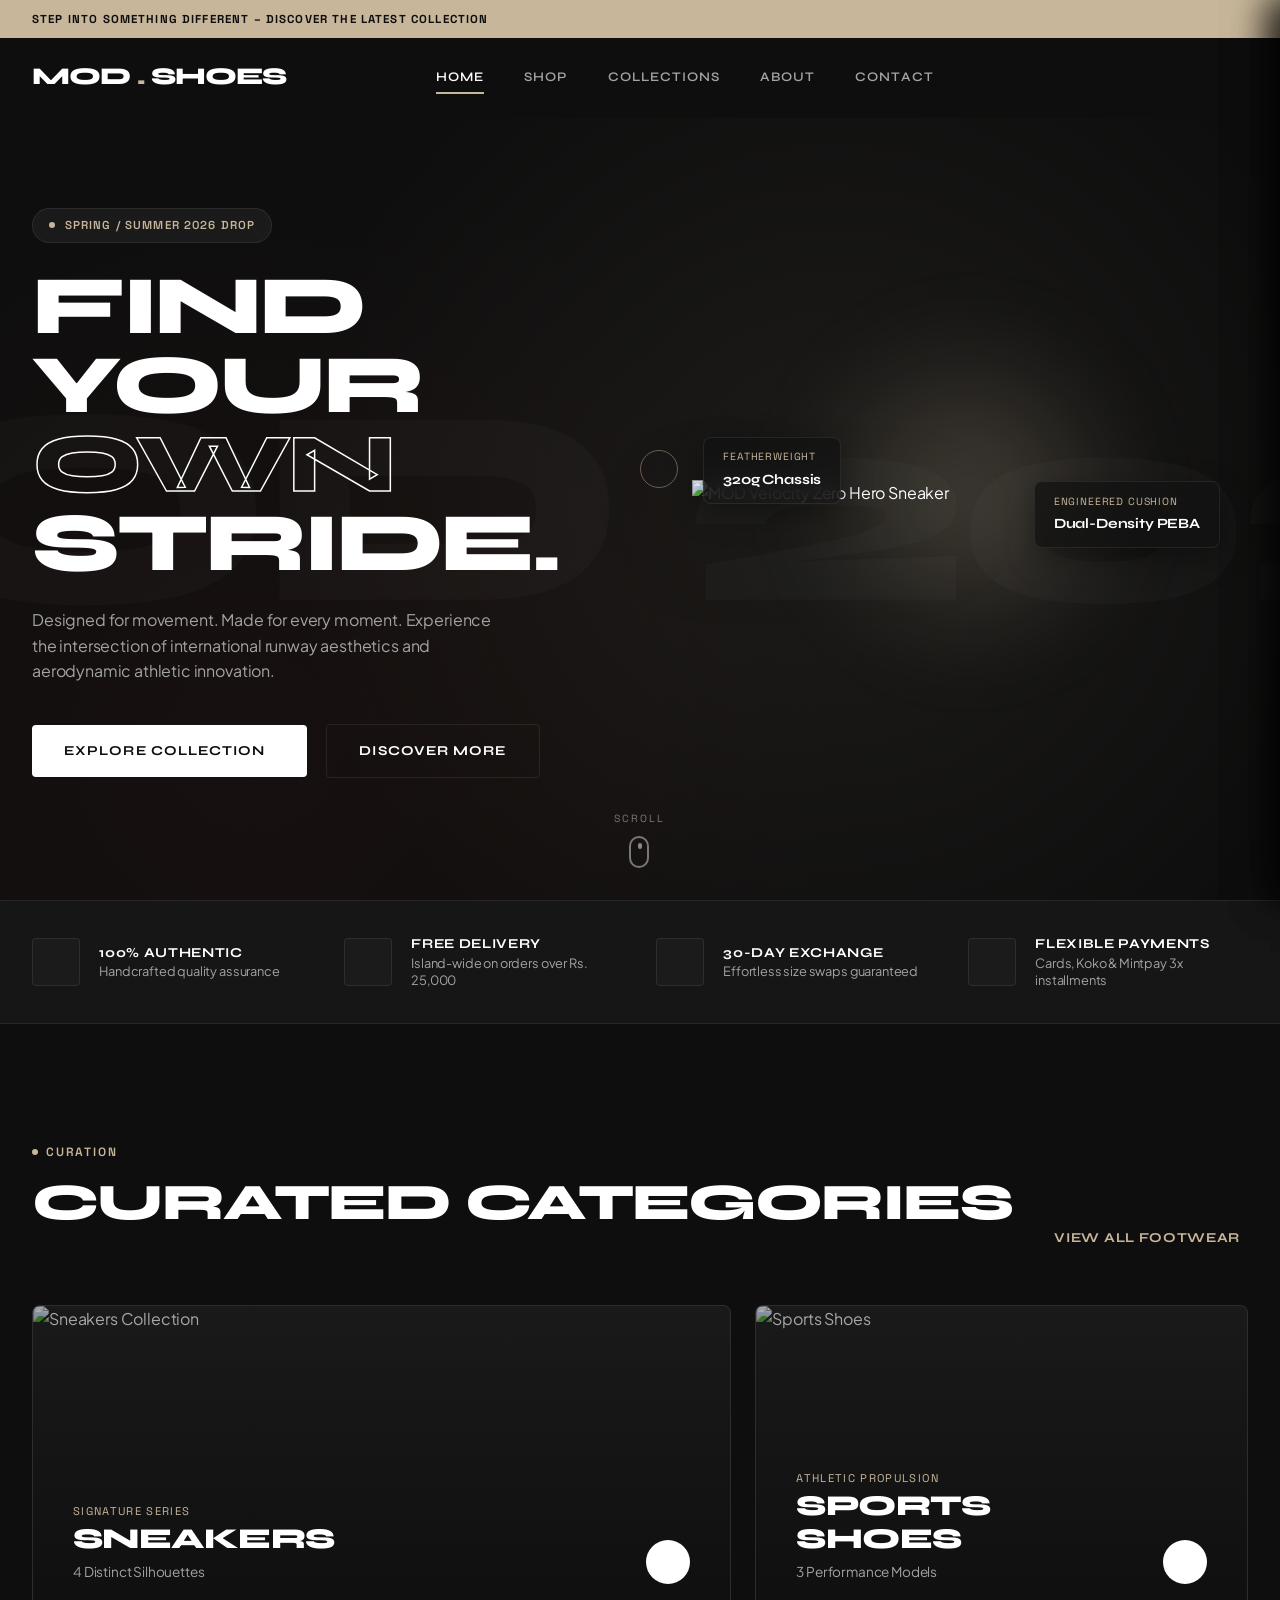
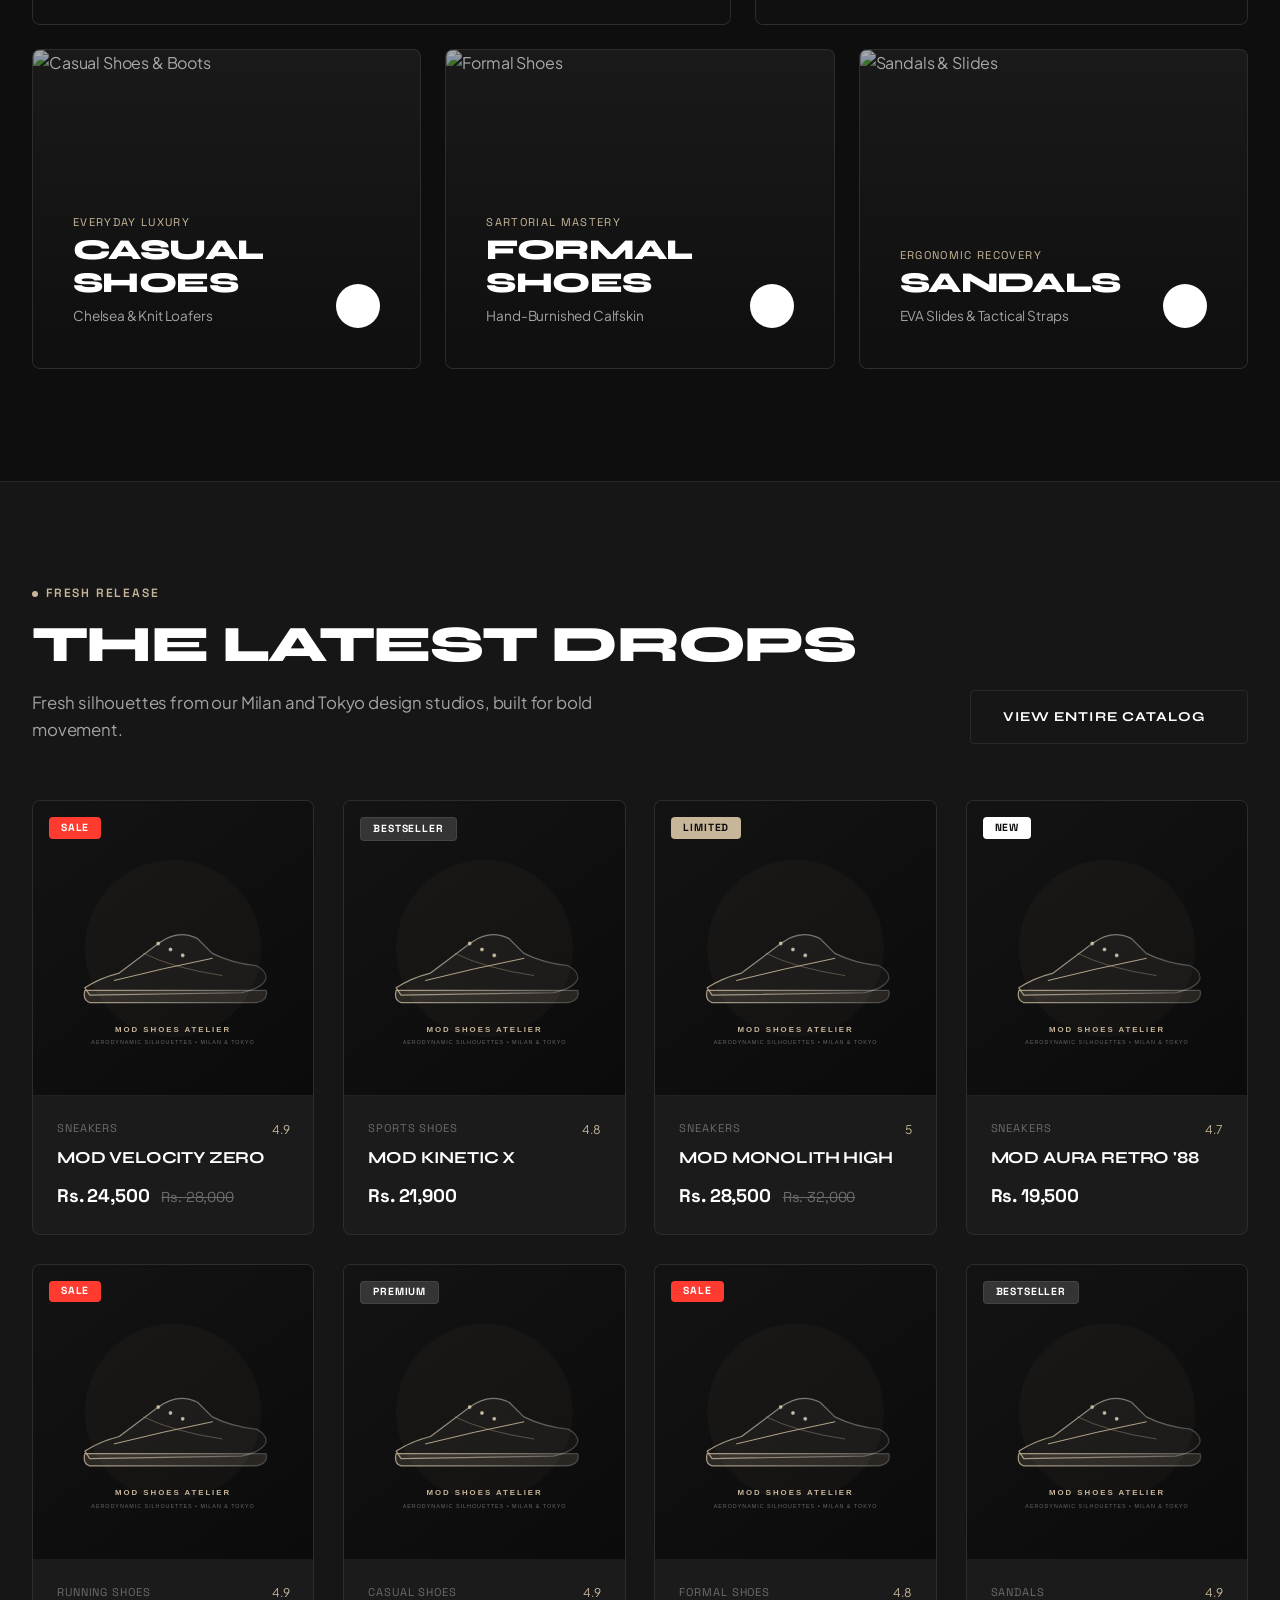
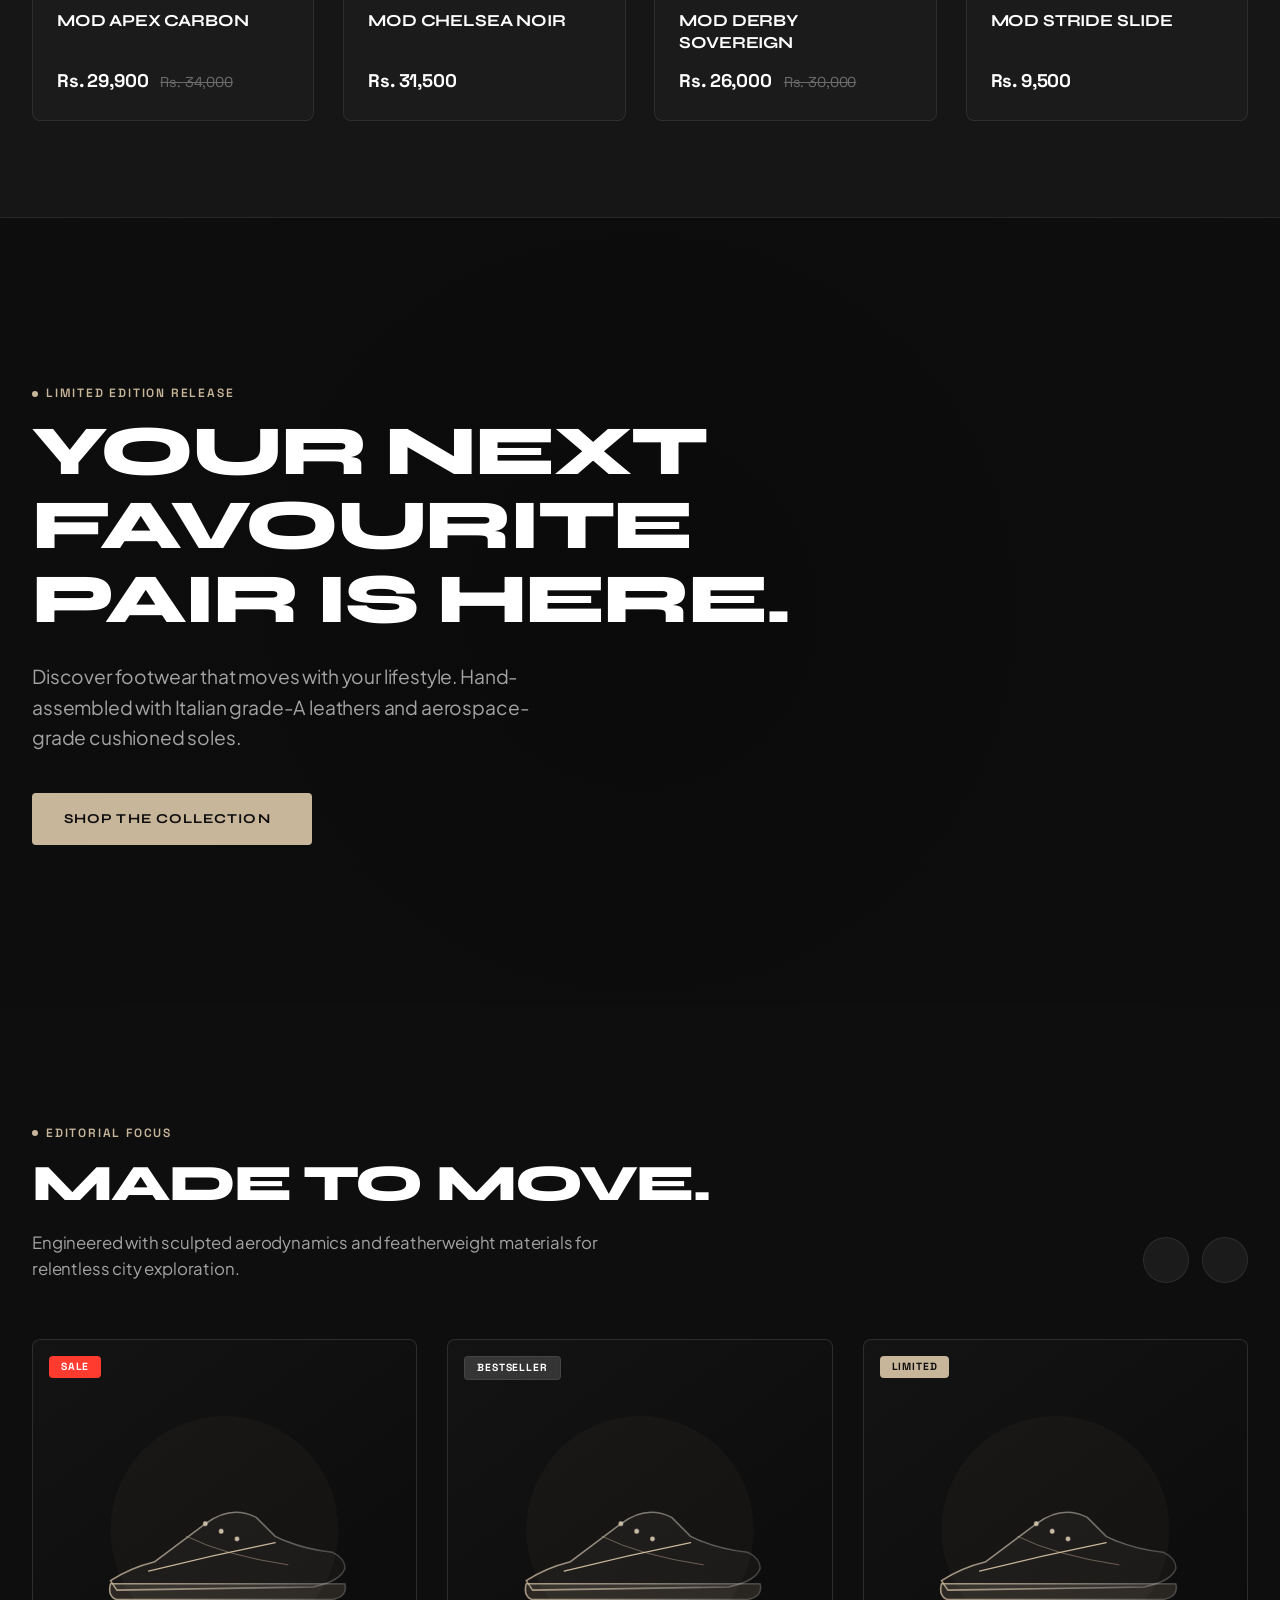
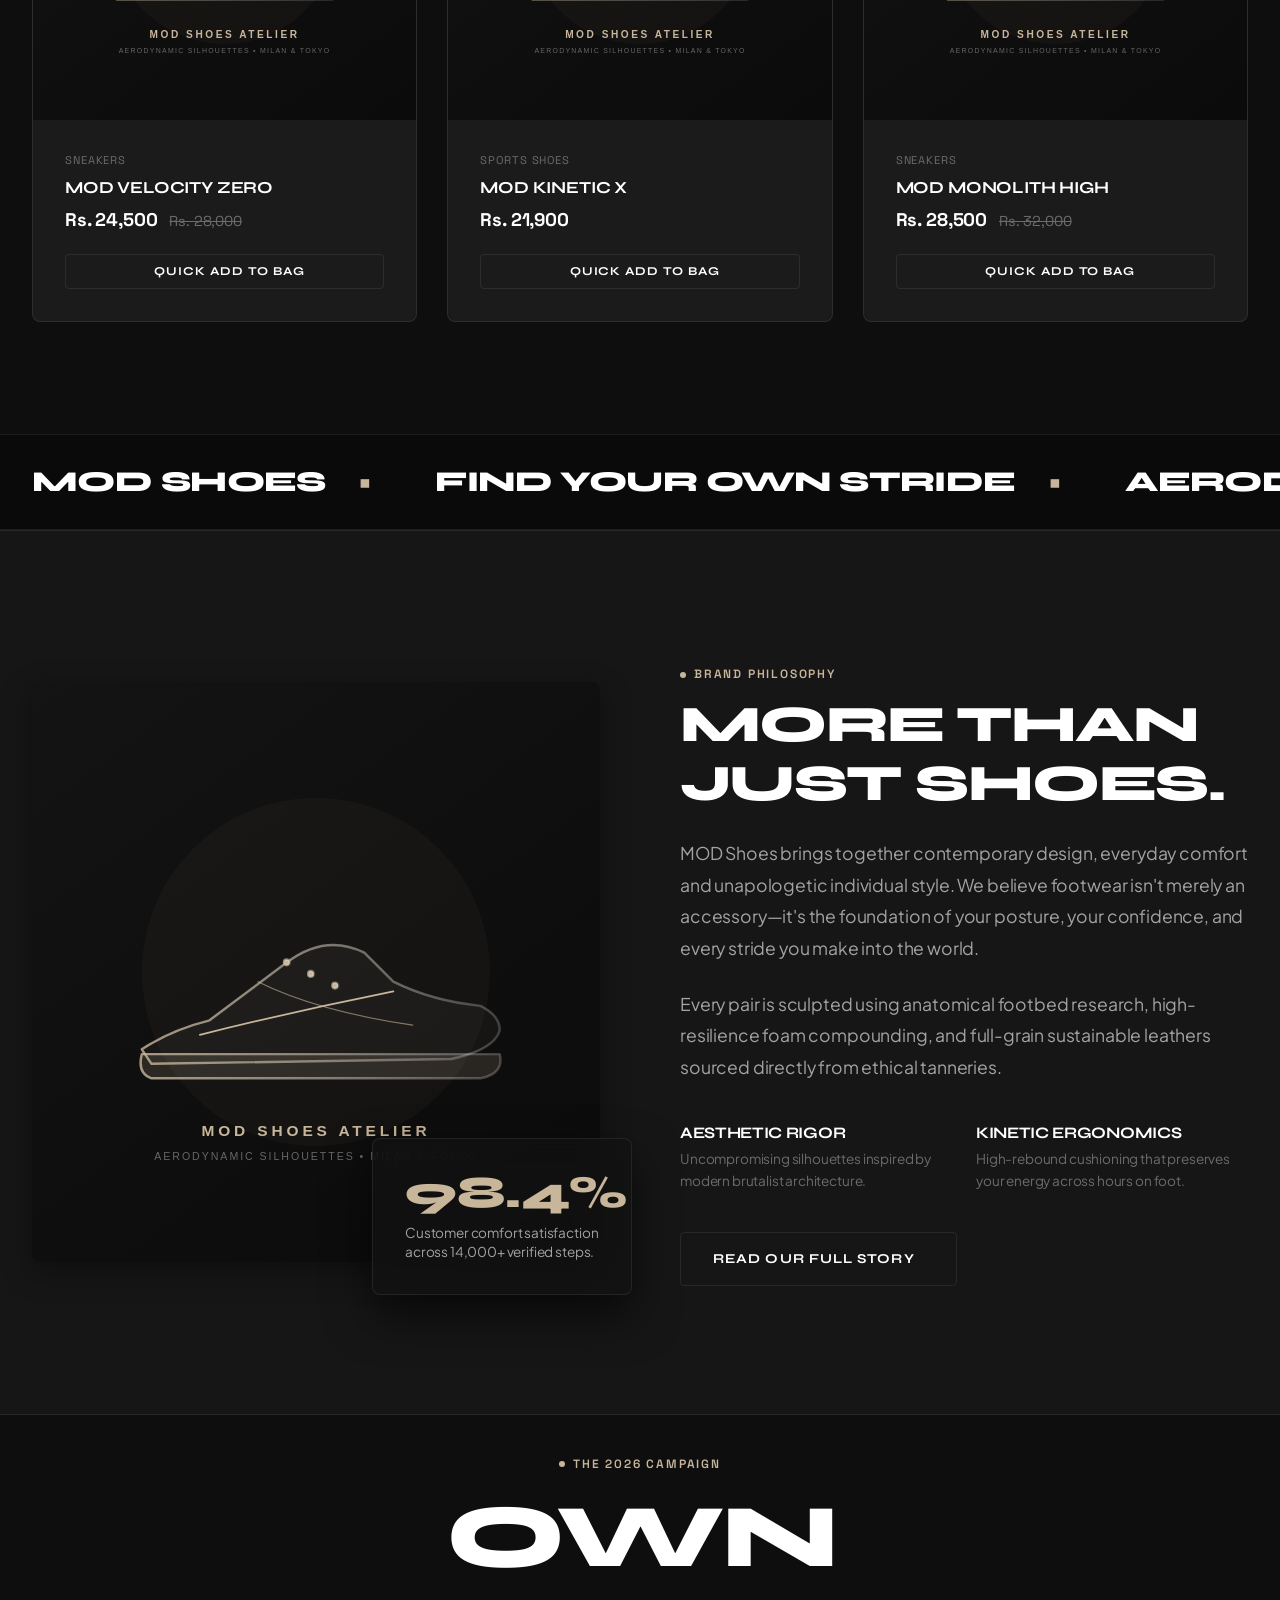
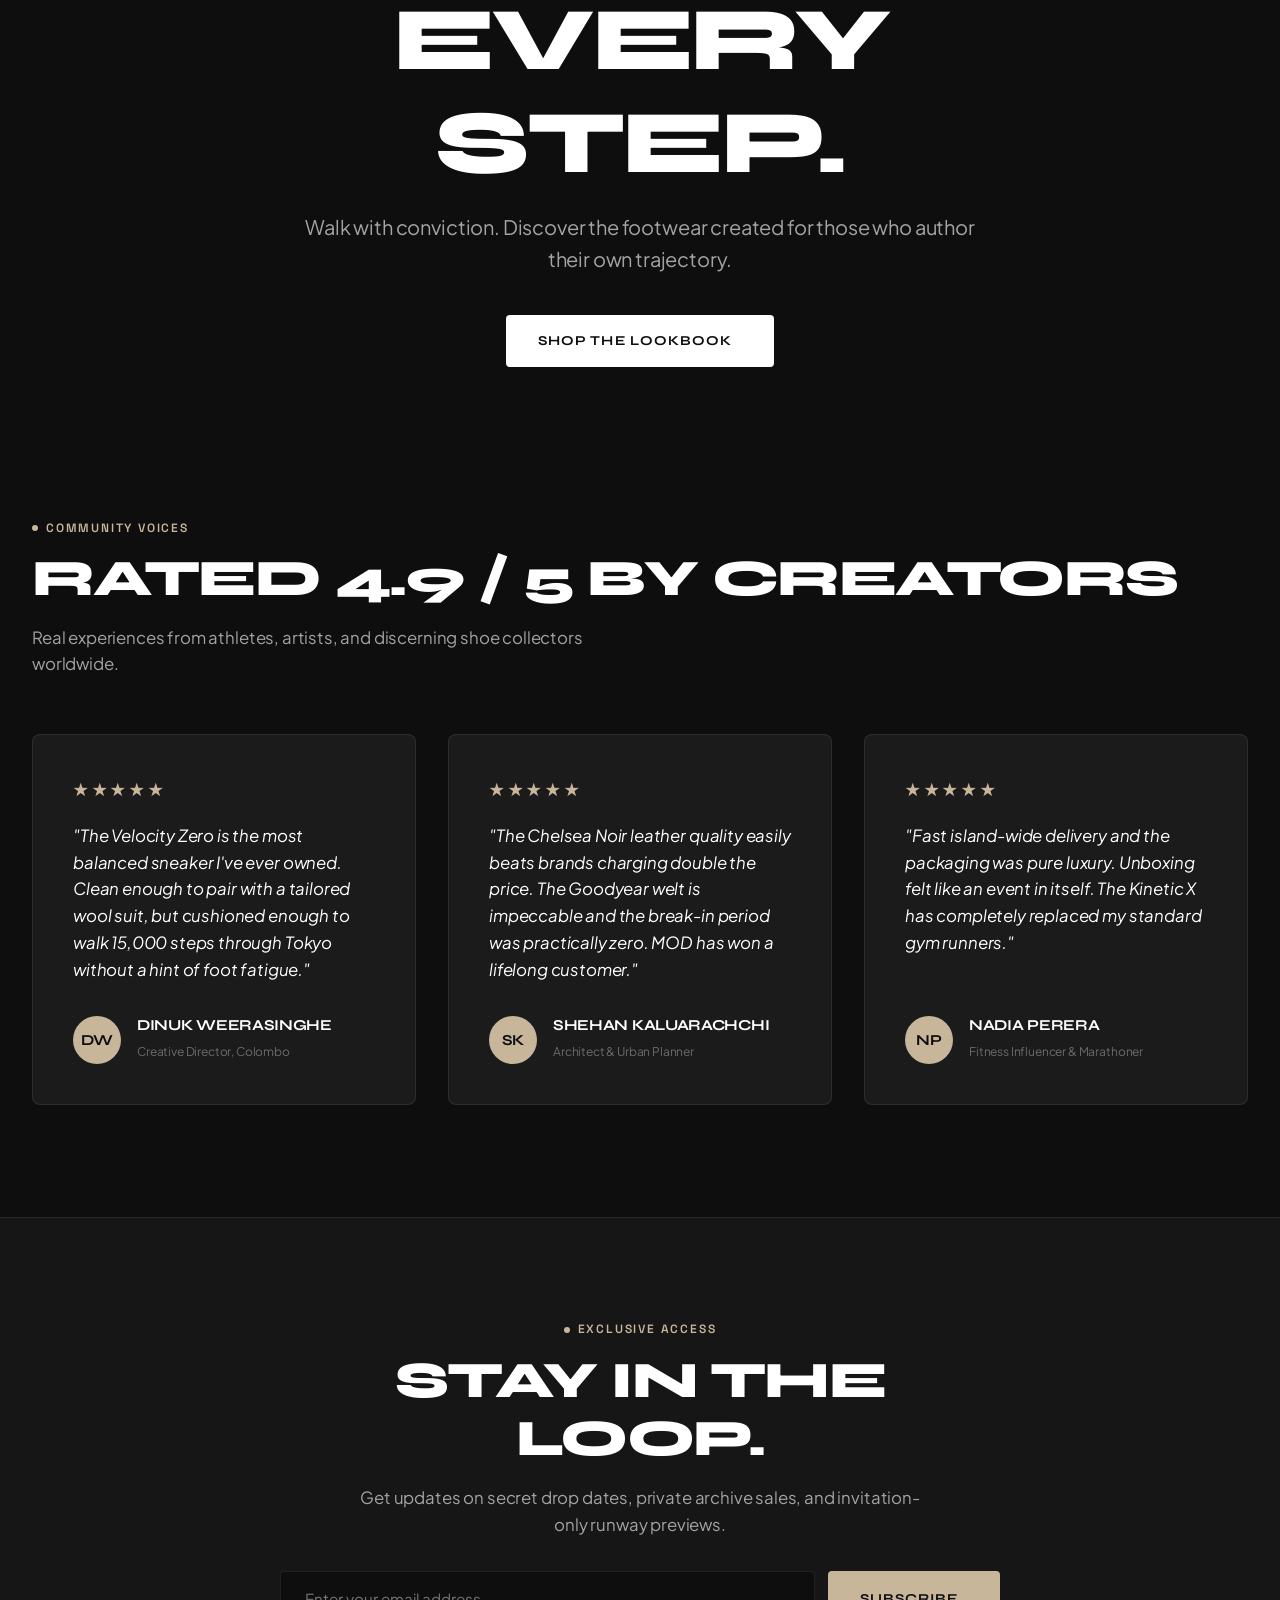
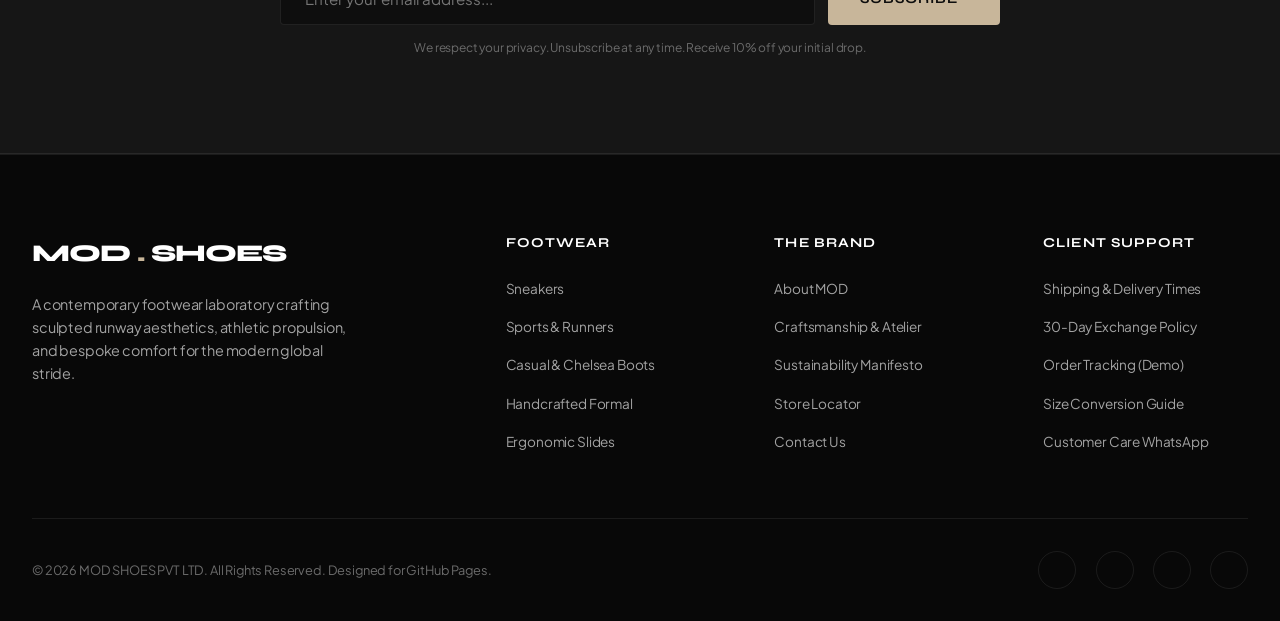
==== commit 53b37b09: "fix(scroll): resolve Lenis dual-RAF loop, remove CSS smooth-scroll conflict, and add dynamic ResizeO" ====
--- a/index.html
+++ b/index.html
@@ -19,7 +19,7 @@
     <link rel="stylesheet" href="css/animations.css">
     <link rel="stylesheet" href="css/responsive.css">
 </head>
-<body class="loading">
+<body>
 
     <!-- Custom Desktop Cursor -->
     <div id="customCursorDot" class="custom-cursor-dot"></div>
@@ -601,7 +601,7 @@
             </div>
         </div>
 
-        <div class="drawer-body">
+        <div class="drawer-body" data-lenis-prevent>
             <!-- Empty state -->
             <div class="drawer-empty-state" id="cartDrawerEmpty">
                 <i data-lucide="shopping-bag"></i>
@@ -656,7 +656,7 @@
                 <i data-lucide="x"></i>
             </button>
         </div>
-        <div class="drawer-body">
+        <div class="drawer-body" data-lenis-prevent>
             <div class="drawer-empty-state" id="wishlistDrawerEmpty">
                 <i data-lucide="heart"></i>
                 <h3>No Saved Pairs Yet</h3>
@@ -671,7 +671,7 @@
 
     <!-- 4. Global Search Modal -->
     <div class="modal-overlay" id="searchModal" aria-label="Search Modal">
-        <div class="modal-container search-modal-container">
+        <div class="modal-container search-modal-container" data-lenis-prevent>
             <button type="button" class="modal-close-btn" id="closeSearchModal" aria-label="Close search">
                 <i data-lucide="x"></i>
             </button>
@@ -688,7 +688,7 @@
 
     <!-- 5. Quick View Modal -->
     <div class="modal-overlay" id="quickViewModal" aria-label="Quick View Modal">
-        <div class="modal-container">
+        <div class="modal-container" data-lenis-prevent>
             <button type="button" class="modal-close-btn" onclick="window.modCart.closeQuickView()" aria-label="Close Quick View">
                 <i data-lucide="x"></i>
             </button>
@@ -698,7 +698,7 @@
 
     <!-- 6. Demo Checkout Modal (3-Step Checkout Simulation) -->
     <div class="modal-overlay" id="checkoutModal" aria-label="Checkout Modal">
-        <div class="modal-container checkout-modal-container">
+        <div class="modal-container checkout-modal-container" data-lenis-prevent>
             <button type="button" class="modal-close-btn" onclick="window.modCart.closeCheckoutModal()" aria-label="Close checkout">
                 <i data-lucide="x"></i>
             </button>
@@ -923,6 +923,11 @@
                 }
             }
 
+            // Refresh Lenis & ScrollTrigger bounds after dynamic injection
+            if (window.modAnimations) {
+                window.modAnimations.refreshScroll();
+            }
+
             // Re-run Lucide icons
             if (window.lucide) {
                 window.lucide.createIcons();
@@ -931,3 +936,4 @@
     </script>
 </body>
 </html>
+
--- a/css/style.css
+++ b/css/style.css
@@ -68,9 +68,9 @@
 
 html {
     font-size: 16px;
-    scroll-behavior: smooth;
     background-color: var(--color-bg-primary);
     color: var(--color-text-primary);
+    overflow-x: hidden;
 }
 
 body {
@@ -80,15 +80,31 @@
     letter-spacing: -0.01em;
     background-color: var(--color-bg-primary);
     color: var(--color-text-primary);
-    overflow-x: hidden;
+    overflow-x: clip;
     position: relative;
     -webkit-font-smoothing: antialiased;
     -moz-osx-font-smoothing: grayscale;
 }
 
 body.drawer-open,
-body.modal-open,
-body.loading {
+body.modal-open {
+    overflow: hidden;
+}
+
+/* Lenis Smooth Scroll Recommended Rules */
+html.lenis, html.lenis body {
+    height: auto;
+}
+
+.lenis.lenis-smooth {
+    scroll-behavior: auto !important;
+}
+
+.lenis.lenis-smooth [data-lenis-prevent] {
+    overscroll-behavior: contain;
+}
+
+.lenis.lenis-stopped {
     overflow: hidden;
 }
 
--- a/css/responsive.css
+++ b/css/responsive.css
@@ -369,3 +369,4 @@
     justify-content: space-between;
     align-items: center;
 }
+
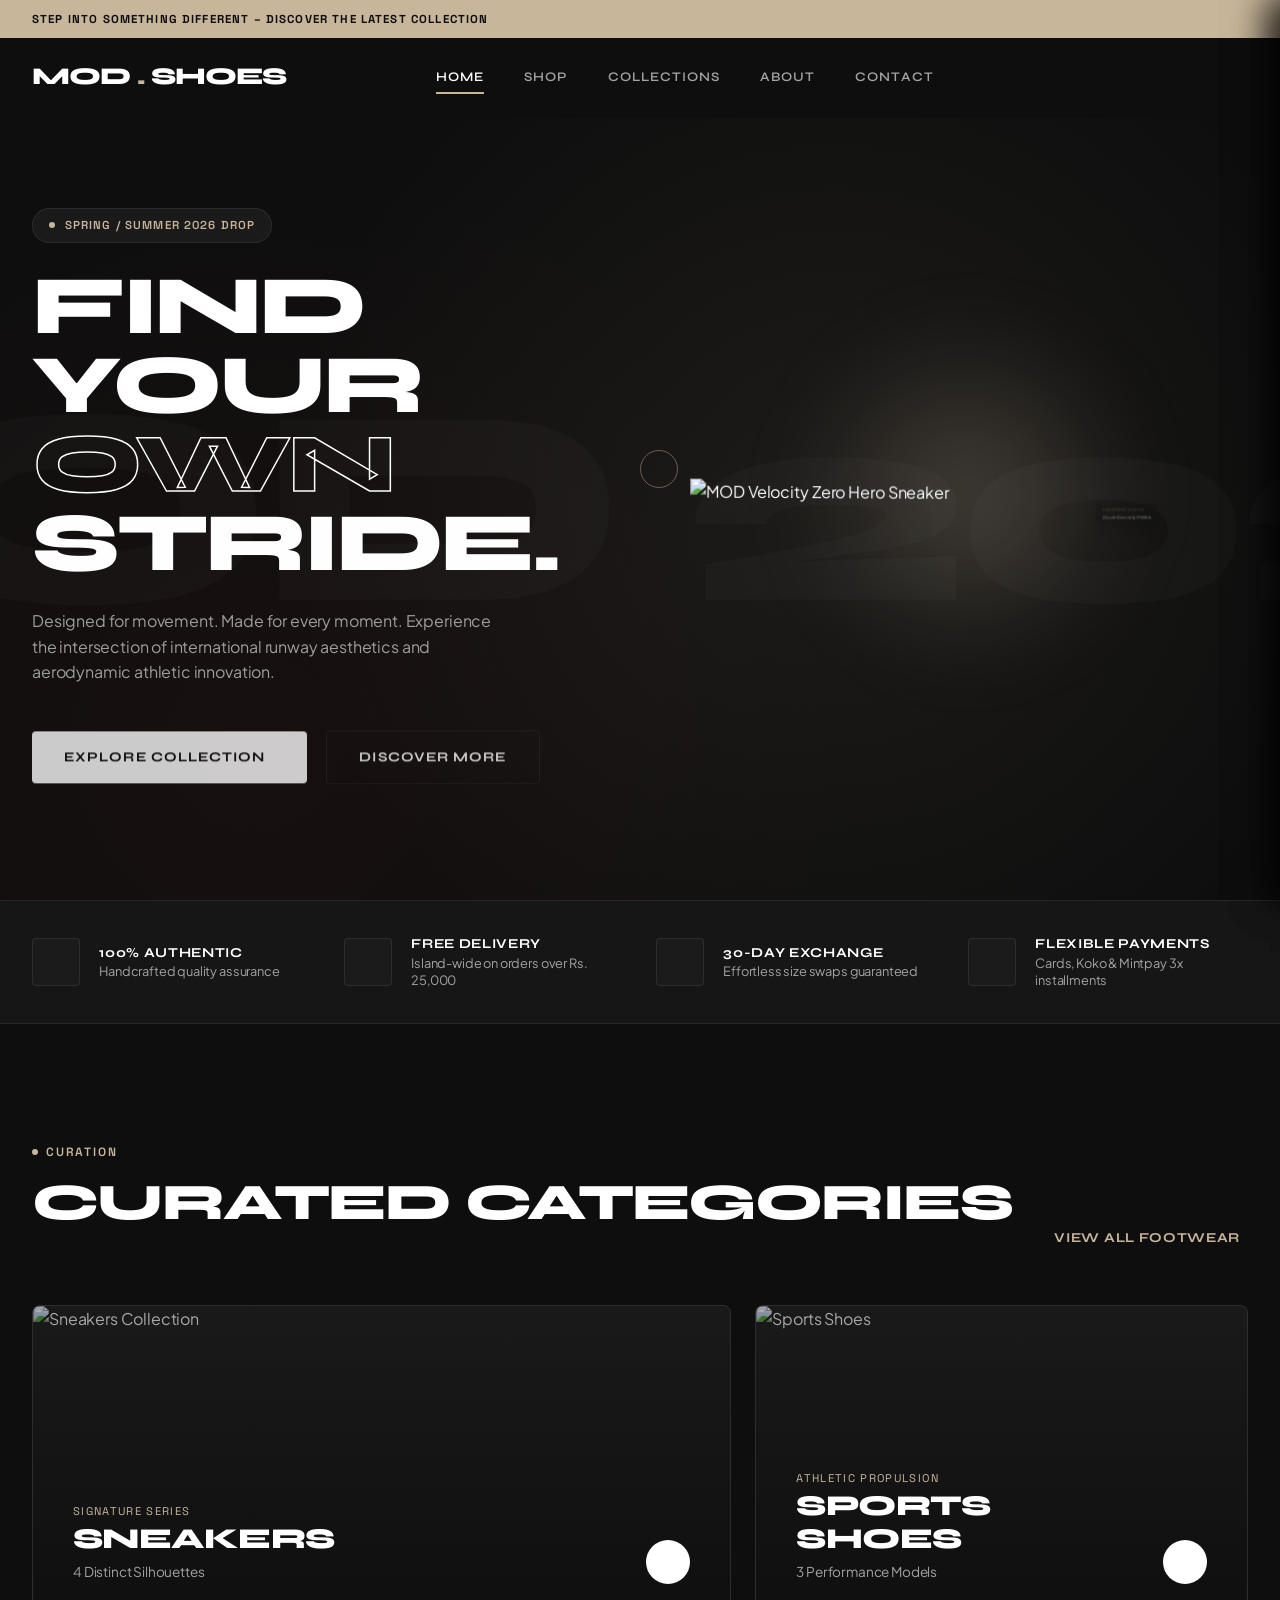
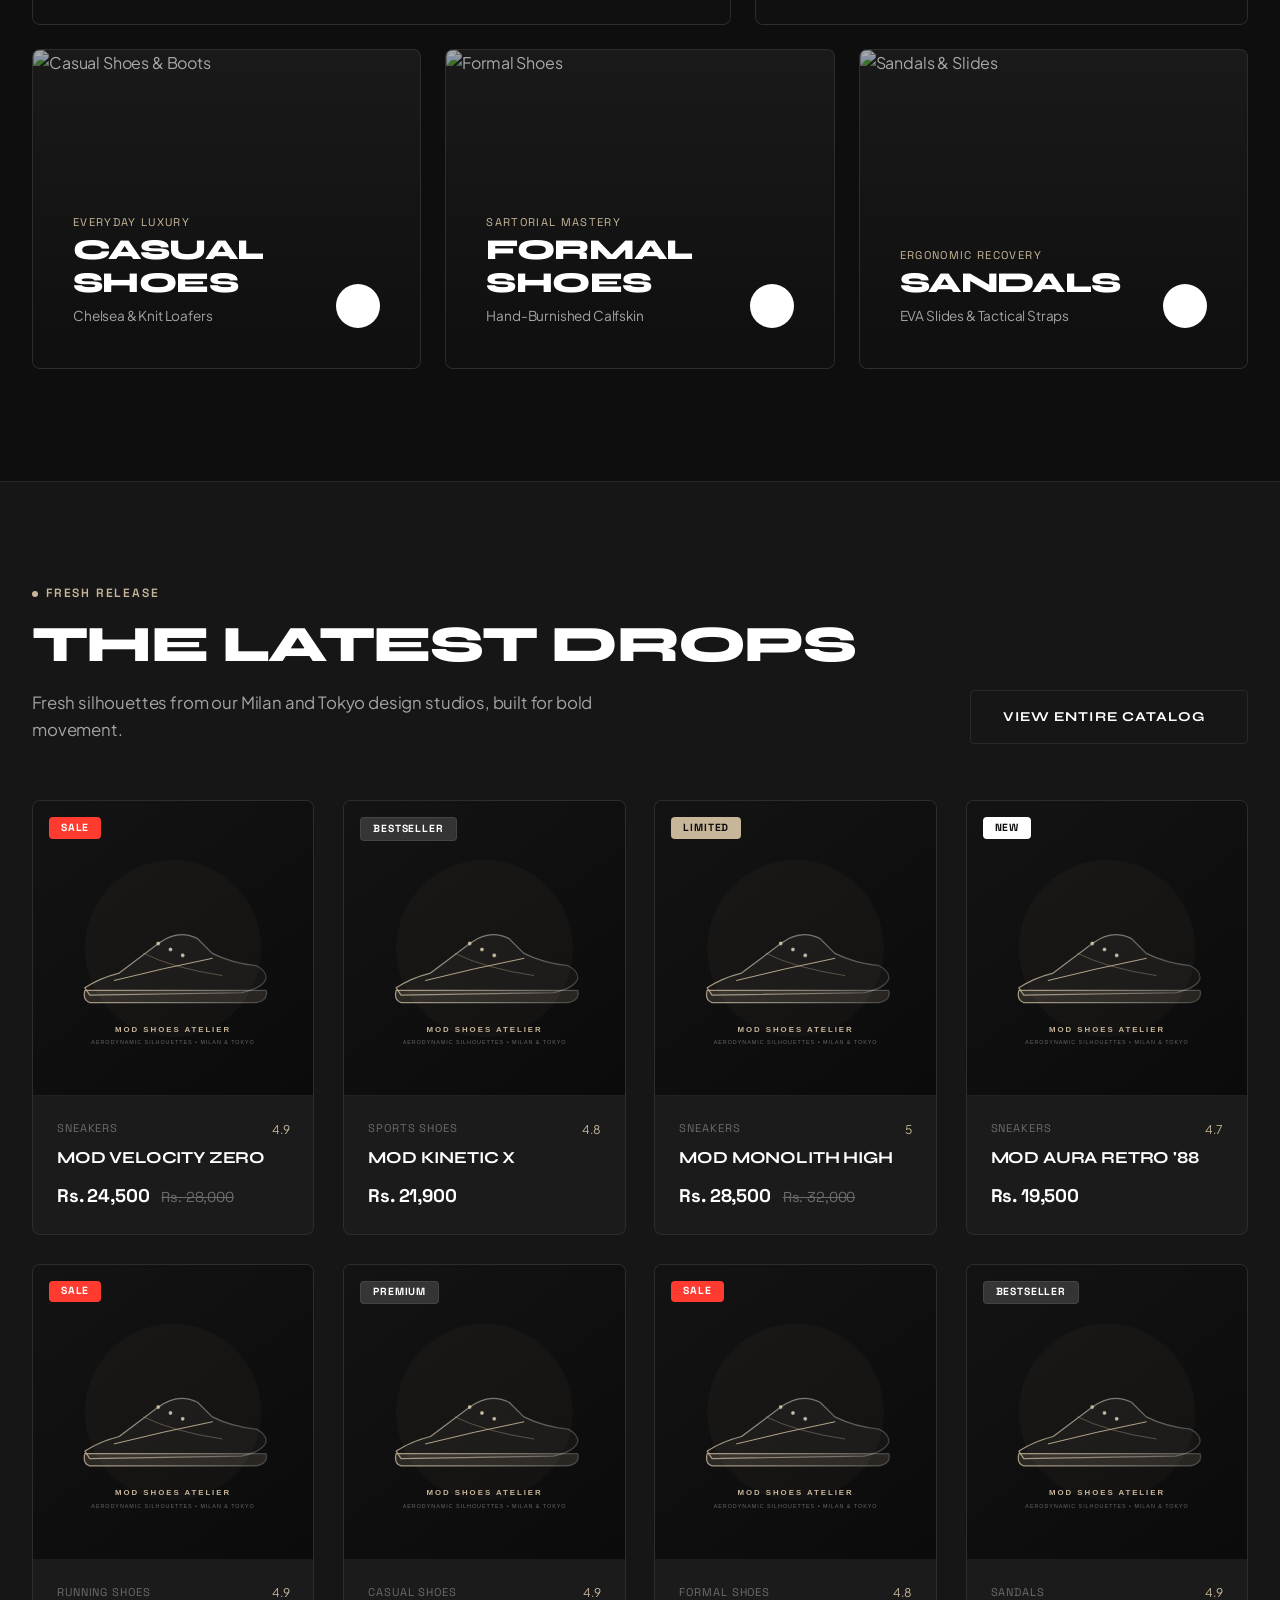
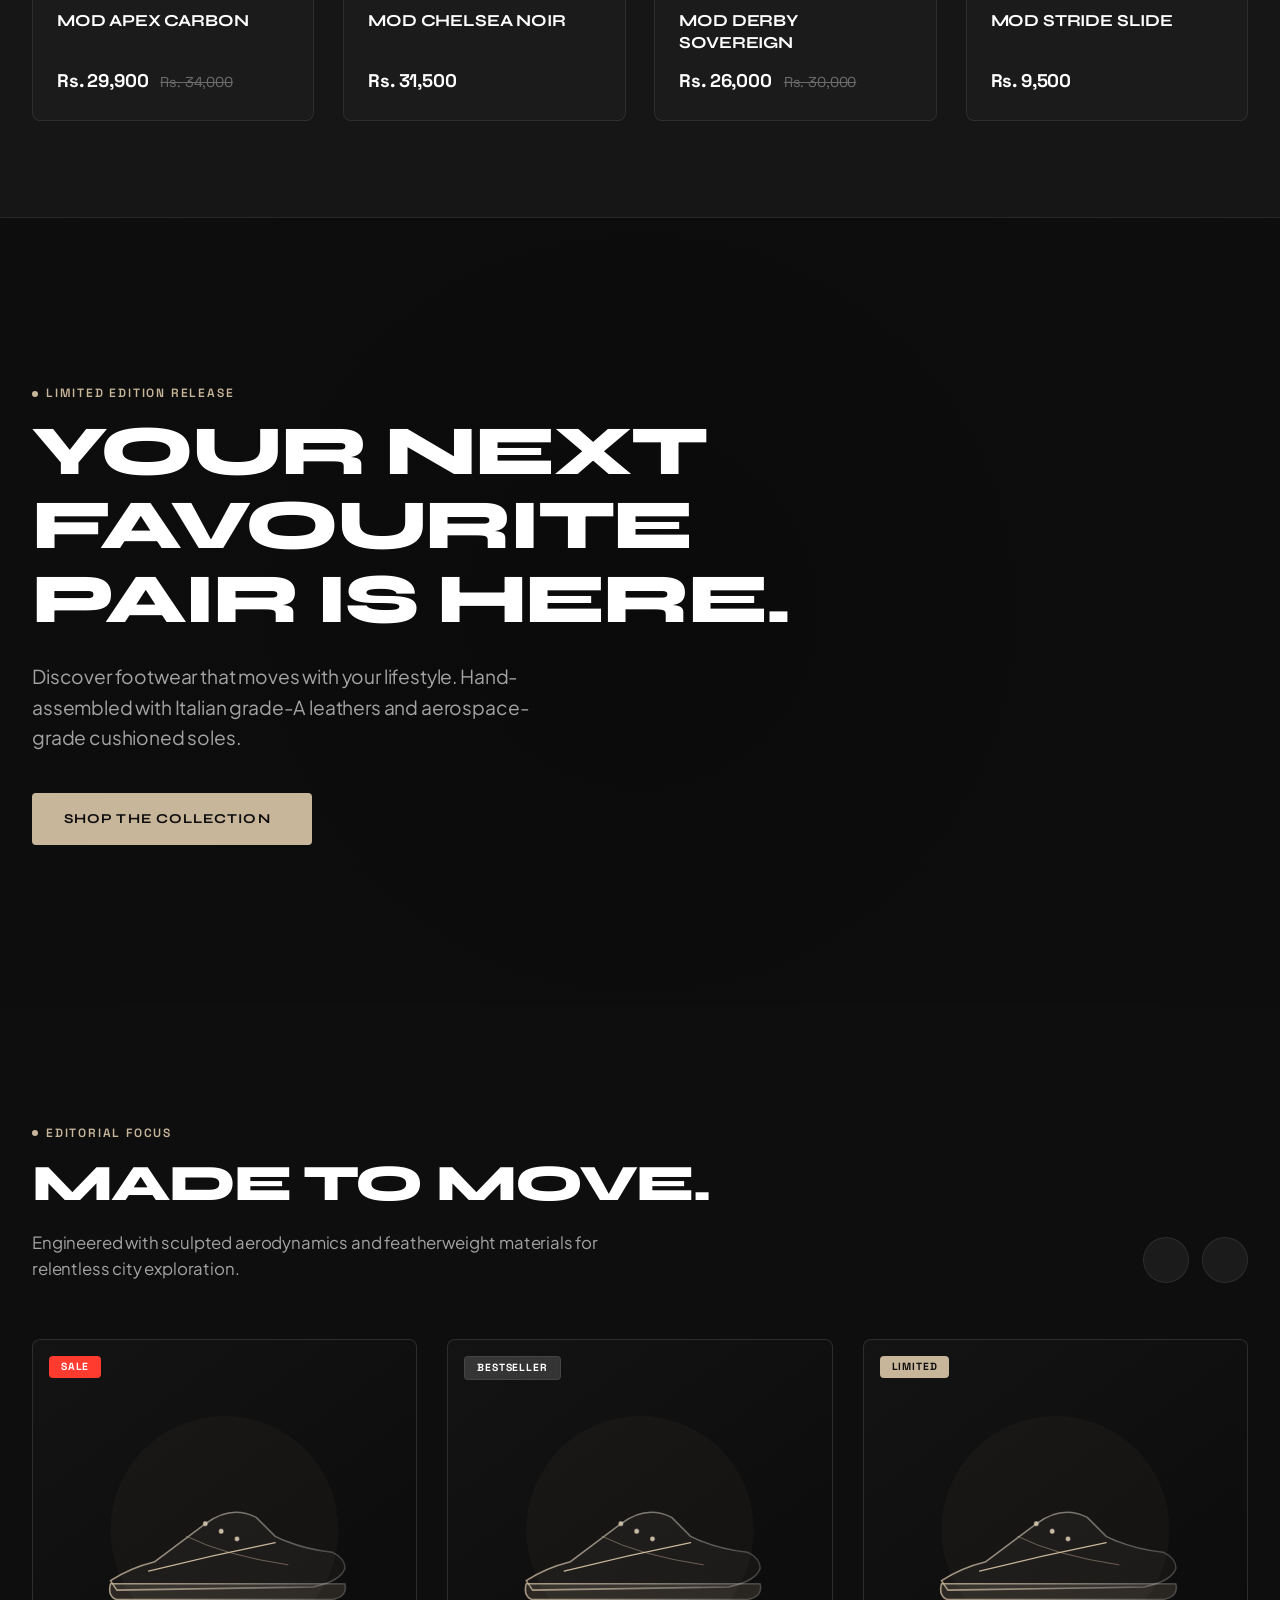
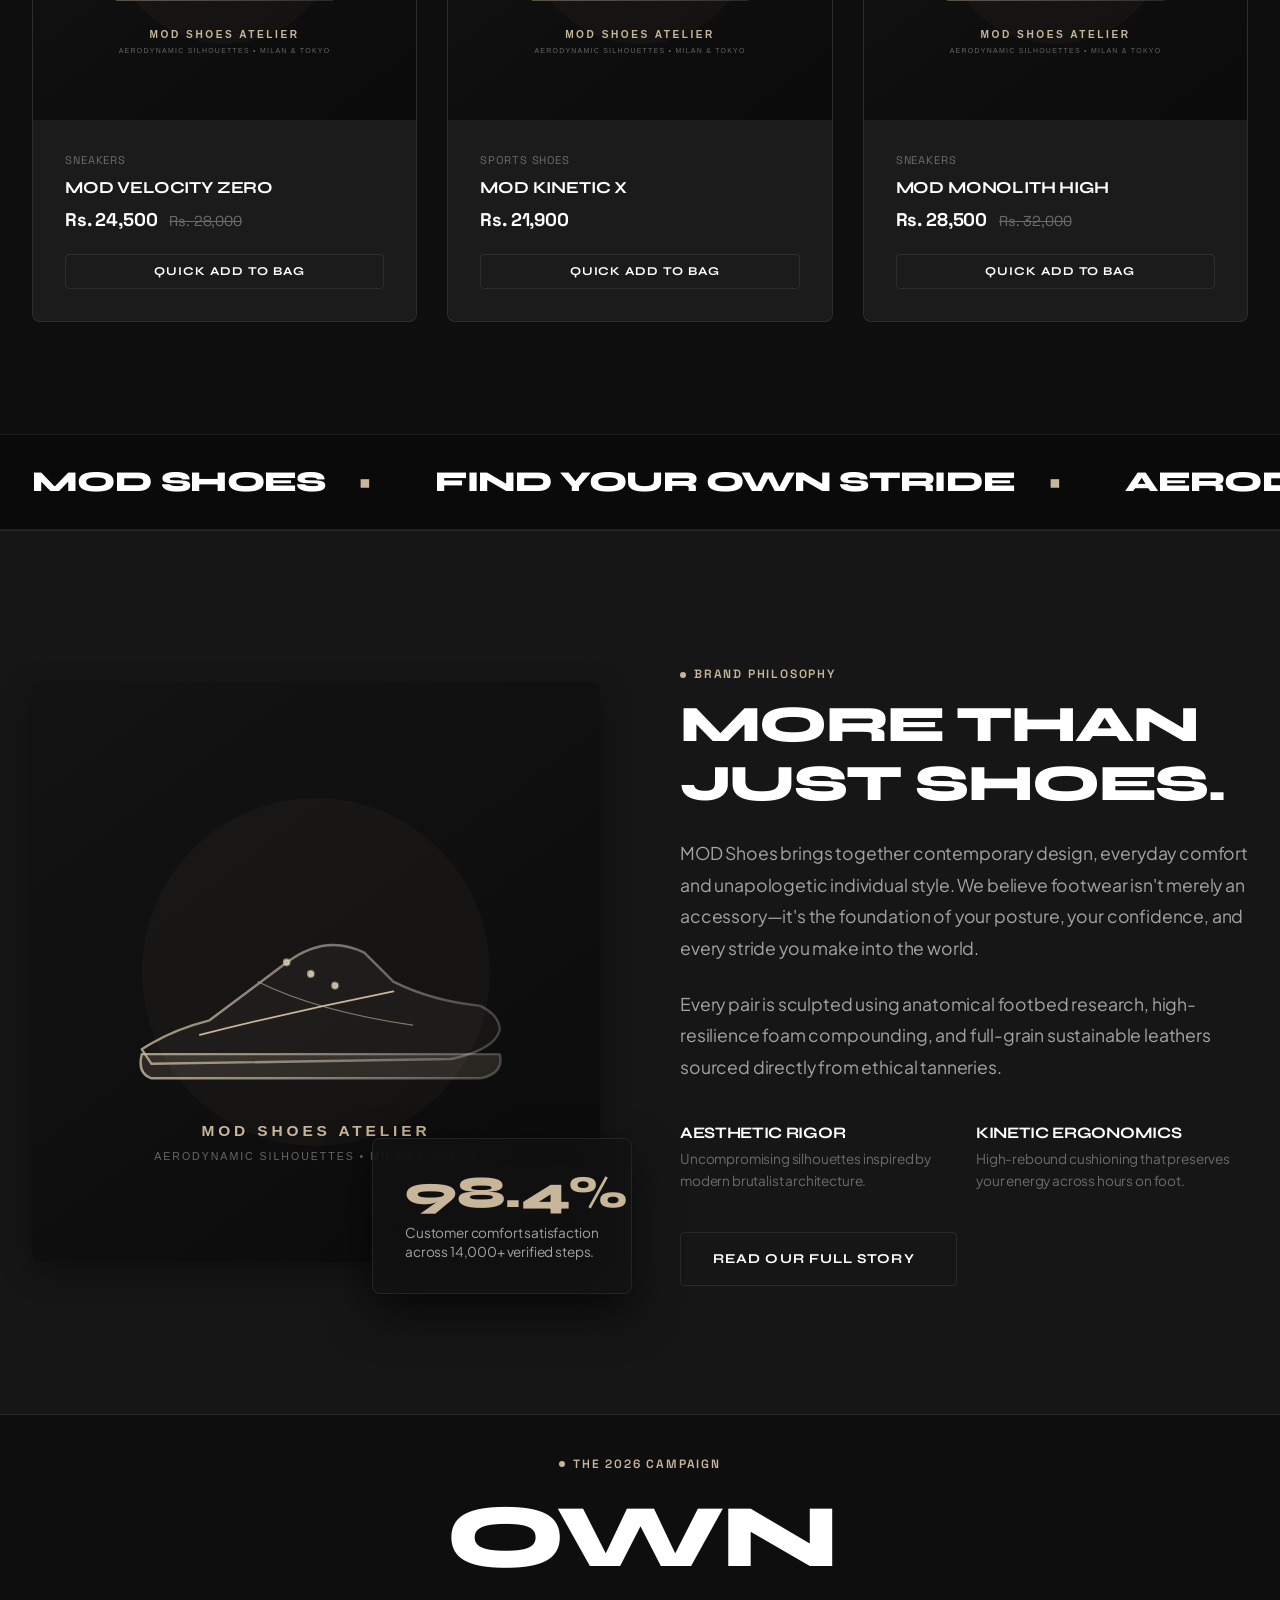
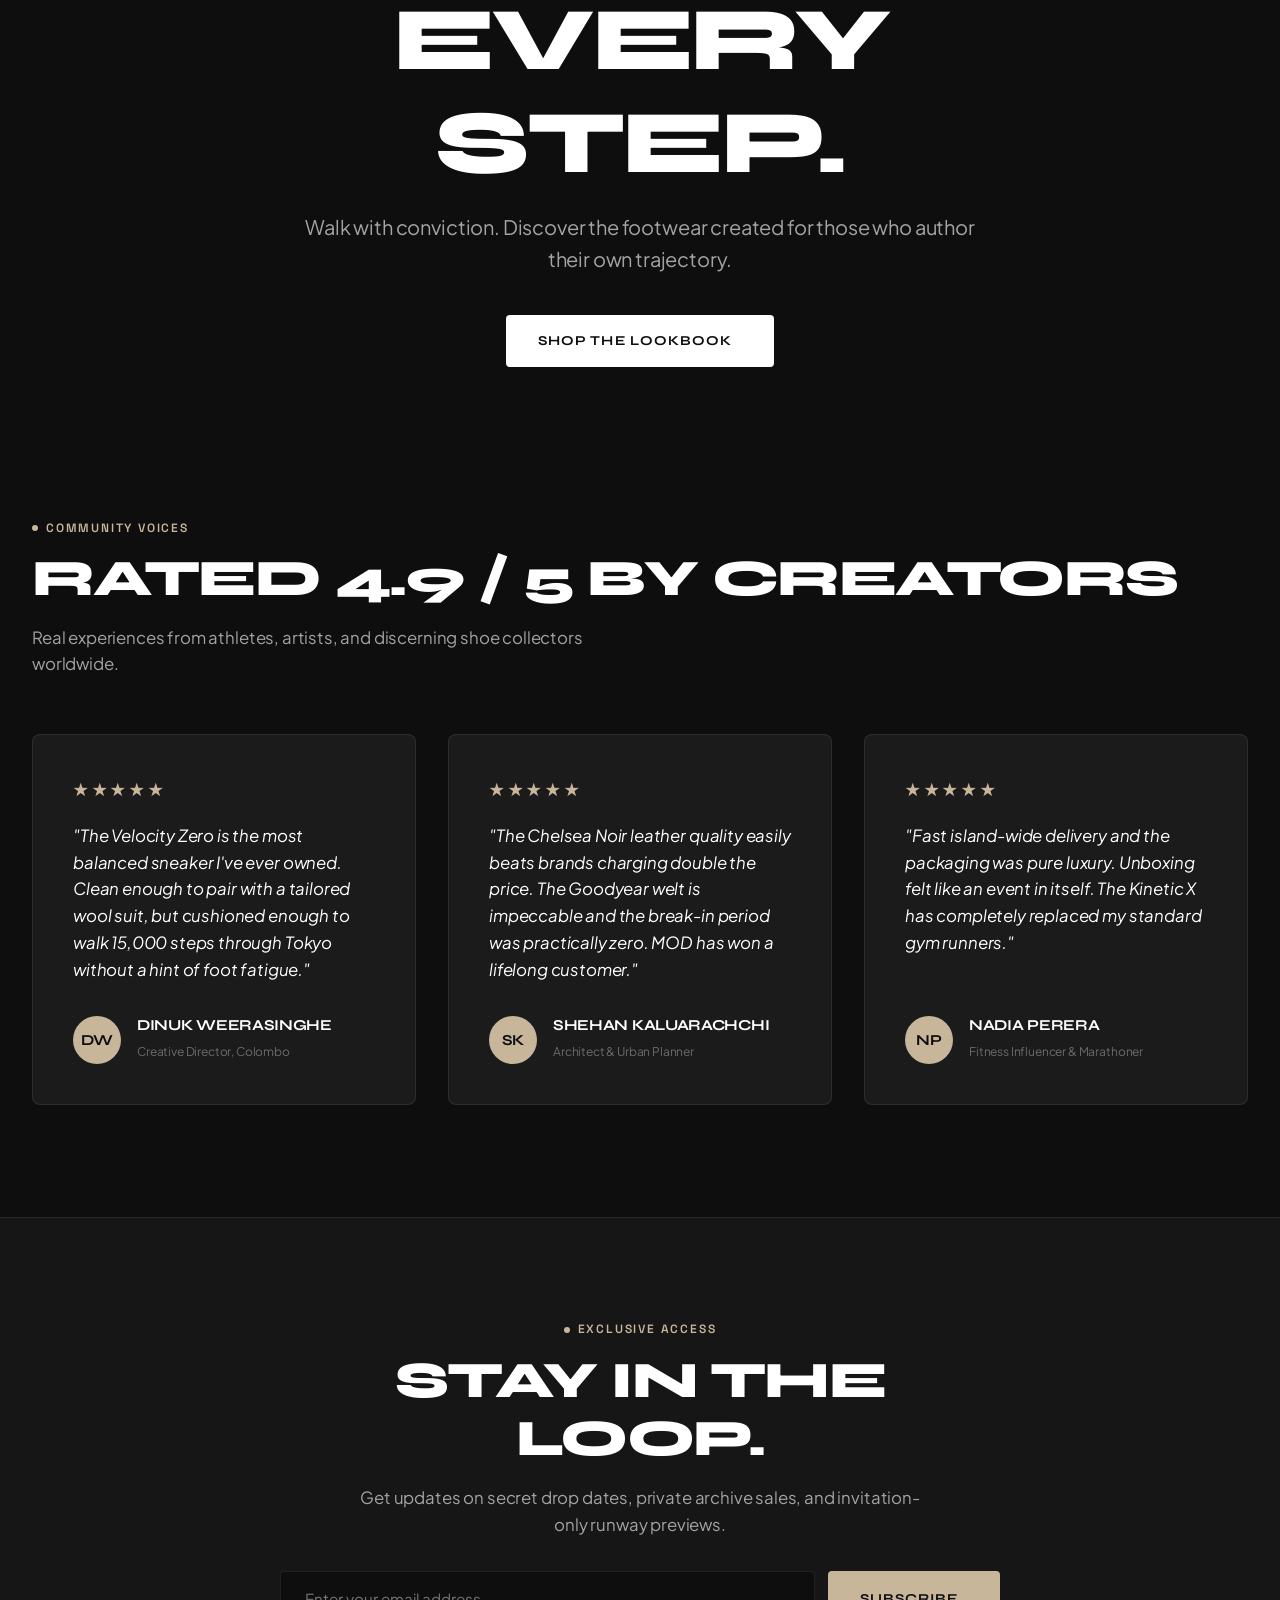
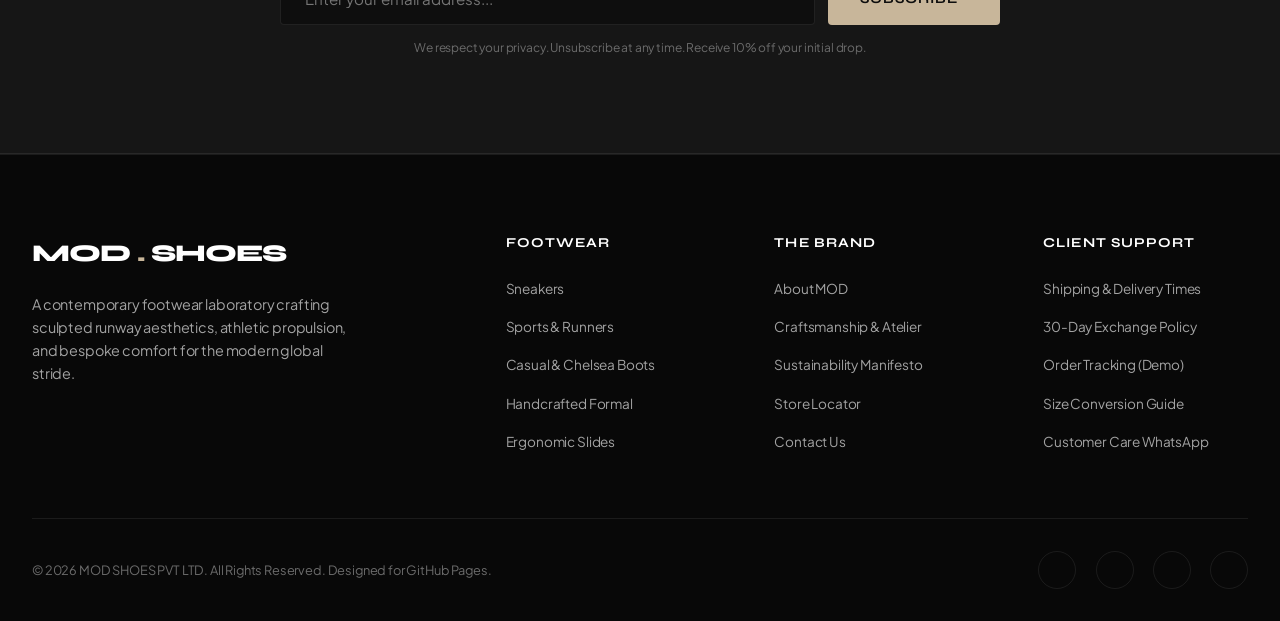
==== commit 71f32685: "fix(mobile): reorder hero section with image first, scale navbar for full visibility of hamburger me" ====
--- a/index.html
+++ b/index.html
@@ -71,8 +71,12 @@
                     <i data-lucide="shopping-bag"></i>
                     <span class="badge-count cart-count-badge" style="display: none;">0</span>
                 </button>
-                <button type="button" class="nav-icon-btn hamburger-btn" id="mobileMenuToggleBtn" aria-label="Open Mobile Menu">
-                    <i data-lucide="menu"></i>
+                <button type="button" class="nav-icon-btn hamburger-btn" id="mobileMenuToggleBtn" aria-label="Open Mobile Menu" title="Menu">
+                    <svg width="22" height="22" viewBox="0 0 24 24" fill="none" stroke="currentColor" stroke-width="2.2" stroke-linecap="round" stroke-linejoin="round">
+                        <line x1="3" y1="6" x2="21" y2="6"></line>
+                        <line x1="3" y1="12" x2="21" y2="12"></line>
+                        <line x1="3" y1="18" x2="21" y2="18"></line>
+                    </svg>
                 </button>
             </div>
         </div>
--- a/css/responsive.css
+++ b/css/responsive.css
@@ -29,15 +29,53 @@
         display: none; /* Collapsed to mobile hamburger */
     }
 
+    .nav-actions {
+        gap: 0.5rem;
+    }
+
+    .nav-icon-btn {
+        width: 38px;
+        height: 38px;
+    }
+
     .hamburger-btn {
-        display: inline-flex;
-    }
-
-    /* Hero Section */
+        display: inline-flex !important;
+        width: 38px;
+        height: 38px;
+        color: var(--color-text-primary);
+        z-index: 102;
+    }
+
+    /* Hero Section - Image comes FIRST, details come SECOND */
+    .hero-section {
+        padding: 3rem 0 4rem;
+        min-height: auto;
+    }
+
     .hero-grid {
-        grid-template-columns: 1fr;
+        display: flex;
+        flex-direction: column;
         text-align: center;
-        gap: 2.5rem;
+        gap: 2rem;
+    }
+
+    .hero-visual-stage {
+        order: 1; /* HERO SHOE IMAGE FIRST */
+        margin: 0 auto;
+        width: 100%;
+    }
+
+    .hero-shoe-centerpiece {
+        max-width: 340px;
+        margin: 0 auto;
+    }
+
+    .hero-text-content {
+        order: 2; /* HERO DETAILS AFTER IMAGE */
+        display: flex;
+        flex-direction: column;
+        align-items: center;
+        width: 100%;
     }
 
     .hero-badge {
@@ -50,10 +88,6 @@
 
     .hero-actions {
         justify-content: center;
-    }
-
-    .hero-visual-stage {
-        margin-top: 1rem;
     }
 
     .hero-floating-tag {
@@ -164,24 +198,121 @@
 /* Mobile Phones (max 767px) */
 @media (max-width: 767px) {
     .container {
-        padding: 0 1.2rem;
+        padding: 0 1rem;
+    }
+
+    /* Mobile Header Layout - Ensure all icons & hamburger are completely visible */
+    .brand-logo {
+        font-size: 1.22rem;
+        letter-spacing: -0.03em;
+        white-space: nowrap;
+    }
+
+    .nav-actions {
+        display: flex;
+        align-items: center;
+        gap: 0.25rem;
+        flex-shrink: 0;
+    }
+
+    .nav-icon-btn {
+        width: 35px;
+        height: 35px;
+        flex-shrink: 0;
+    }
+
+    .nav-icon-btn svg {
+        width: 18px;
+        height: 18px;
+    }
+
+    .hamburger-btn {
+        display: inline-flex !important;
+        align-items: center;
+        justify-content: center;
+        width: 36px;
+        height: 36px;
+        flex-shrink: 0;
+        color: var(--color-text-primary);
+        z-index: 105;
+        cursor: pointer;
+    }
+
+    .hamburger-btn svg {
+        width: 22px;
+        height: 22px;
+        stroke-width: 2.2;
     }
 
     .section-header-row {
         margin-bottom: 2rem;
     }
 
+    /* Hero Section - Shoe Image FIRST, Details SECOND */
     .hero-section {
-        padding: 3rem 0 4rem;
+        padding: 1.5rem 0 3.5rem;
         min-height: auto;
     }
 
+    .hero-grid {
+        display: flex;
+        flex-direction: column;
+        text-align: center;
+        gap: 1.5rem;
+    }
+
+    .hero-visual-stage {
+        order: 1 !important; /* HERO SHOE IMAGE DISPLAYED FIRST */
+        margin: 0 auto;
+        width: 100%;
+    }
+
+    .hero-shoe-centerpiece {
+        max-width: 290px;
+        margin: 0 auto;
+    }
+
+    .hero-shoe-centerpiece img {
+        max-height: 220px;
+        width: auto;
+        margin: 0 auto;
+        object-fit: contain;
+    }
+
+    .hero-text-content {
+        order: 2 !important; /* HERO DETAILS DISPLAYED AFTER IMAGE */
+        display: flex;
+        flex-direction: column;
+        align-items: center;
+        width: 100%;
+    }
+
+    .hero-badge {
+        margin-bottom: 0.8rem;
+        font-size: 0.68rem;
+        padding: 0.35rem 0.8rem;
+    }
+
     .hero-title {
-        font-size: 2.6rem;
-    }
-
-    .hero-shoe-centerpiece {
-        max-width: 380px;
+        font-size: clamp(2rem, 8.5vw, 2.7rem);
+        line-height: 1.05;
+        margin-bottom: 1rem;
+    }
+
+    .hero-subtitle {
+        font-size: 0.92rem;
+        max-width: 340px;
+        margin: 0 auto 1.6rem;
+        line-height: 1.5;
+    }
+
+    .hero-actions {
+        width: 100%;
+        gap: 0.8rem;
+    }
+
+    .hero-actions .btn {
+        width: 100%;
     }
 
     .categories-grid {
@@ -276,8 +407,35 @@
 
 /* Small Mobile (max 480px) */
 @media (max-width: 480px) {
+    .brand-logo {
+        font-size: 1.15rem;
+    }
+
+    .nav-actions {
+        gap: 0.15rem;
+    }
+
+    .nav-icon-btn {
+        width: 33px;
+        height: 33px;
+    }
+
+    .hamburger-btn {
+        width: 34px;
+        height: 34px;
+    }
+
     .hero-title {
-        font-size: 2.2rem;
+        font-size: 2.1rem;
+    }
+
+    .hero-shoe-centerpiece {
+        max-width: 250px;
+        margin: 0 auto;
+    }
+
+    .hero-shoe-centerpiece img {
+        max-height: 190px;
     }
 
     .btn {
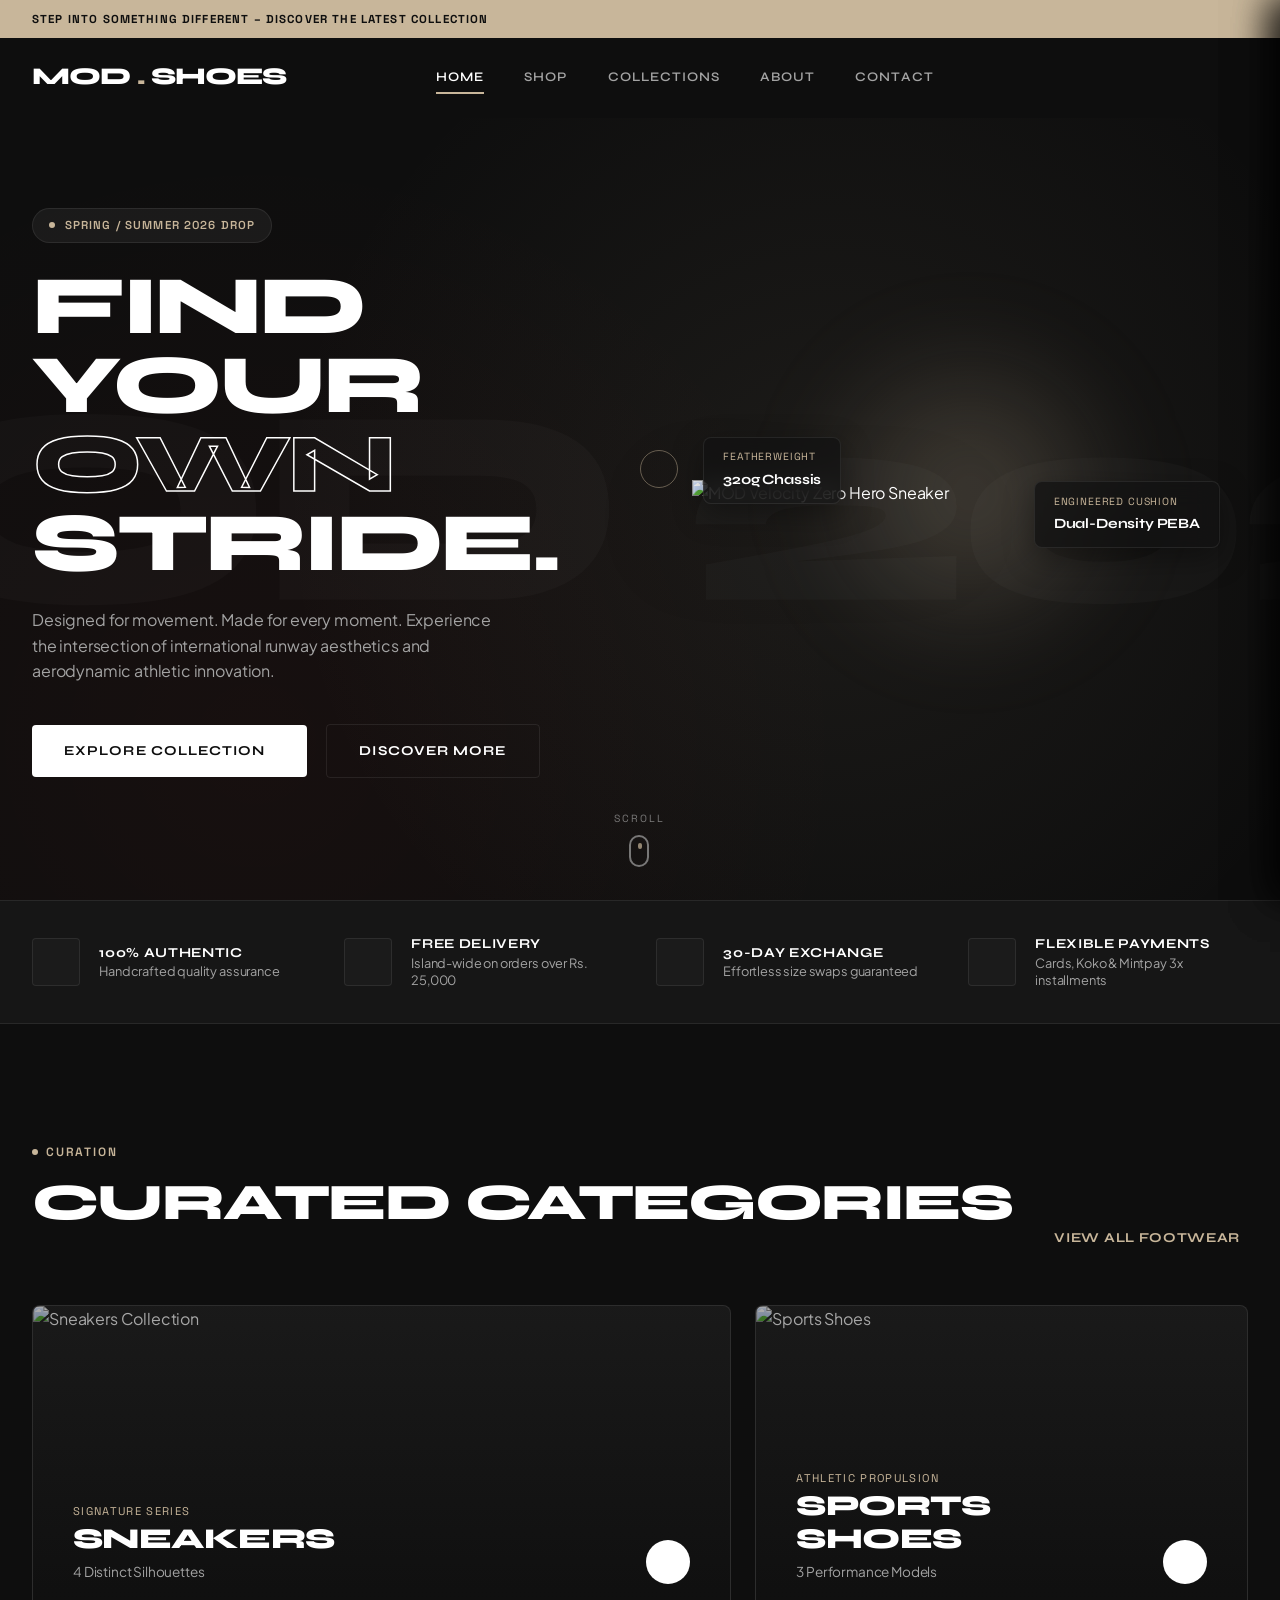
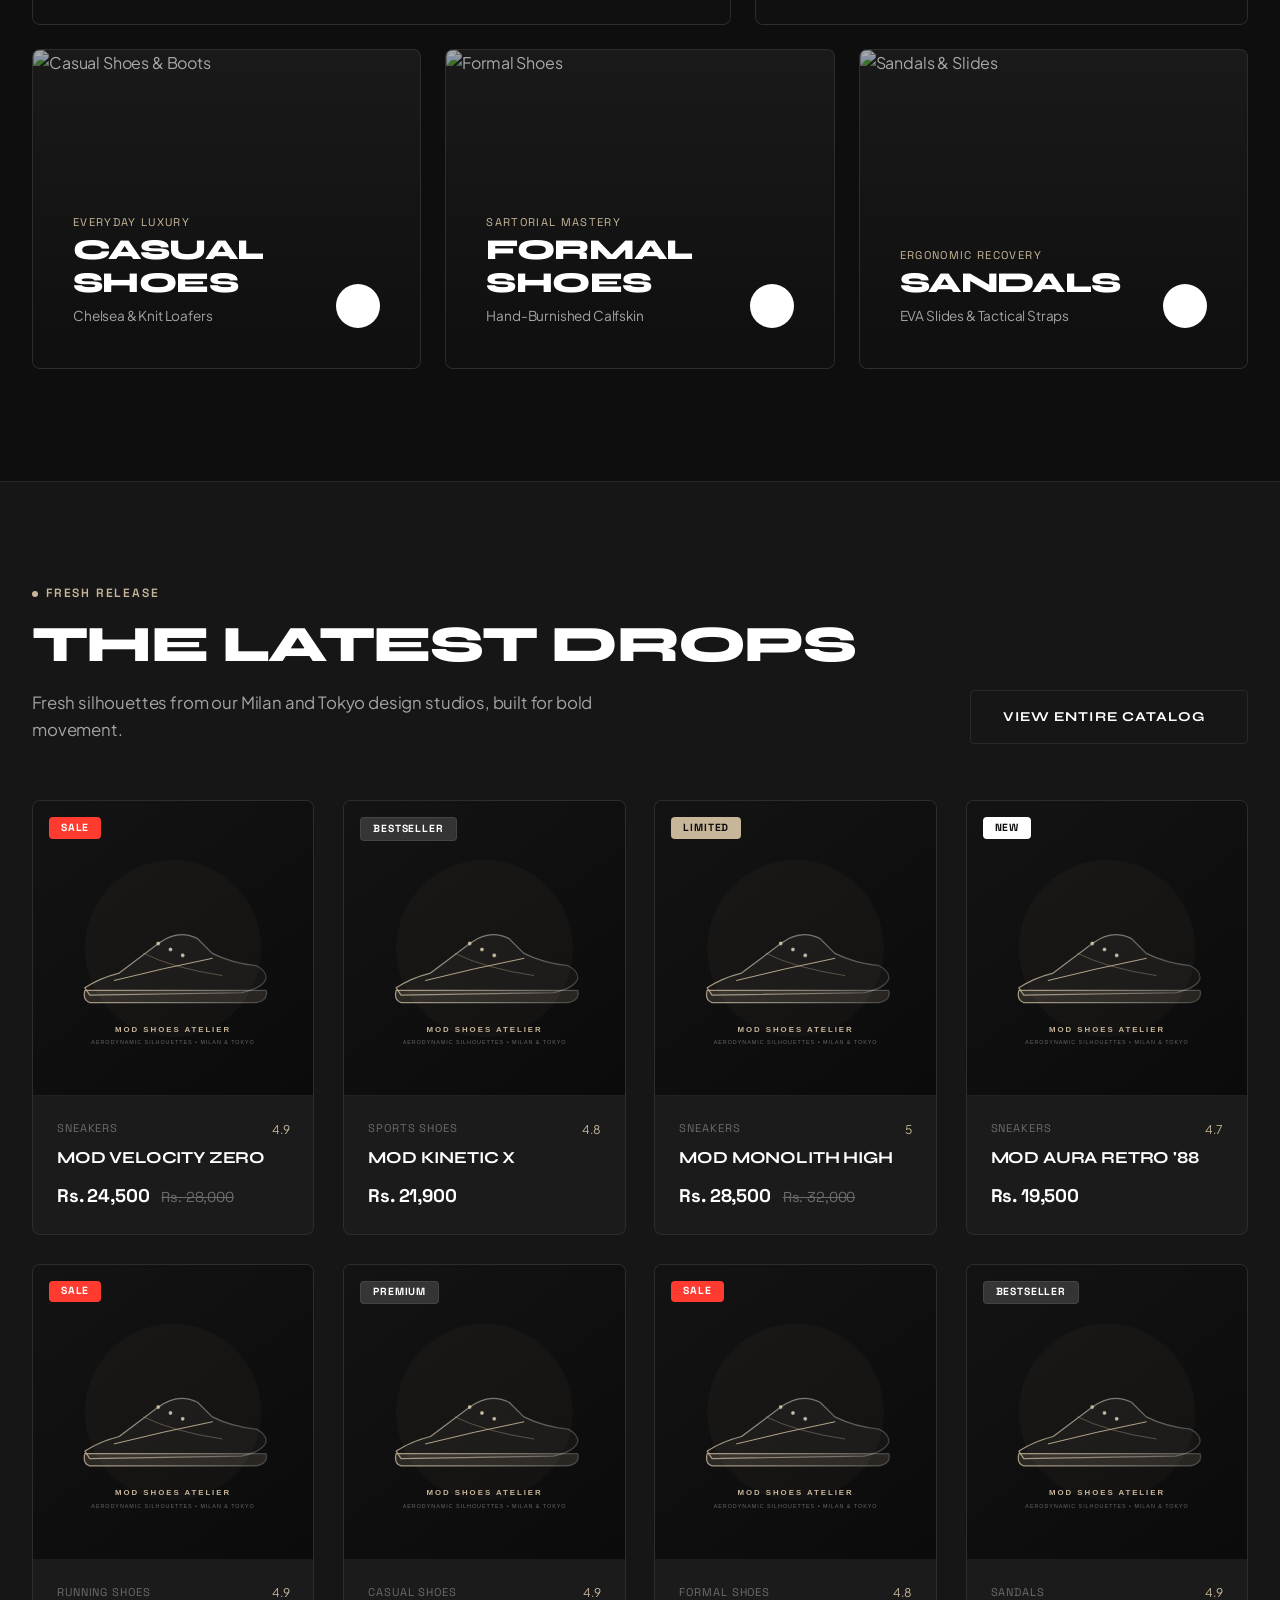
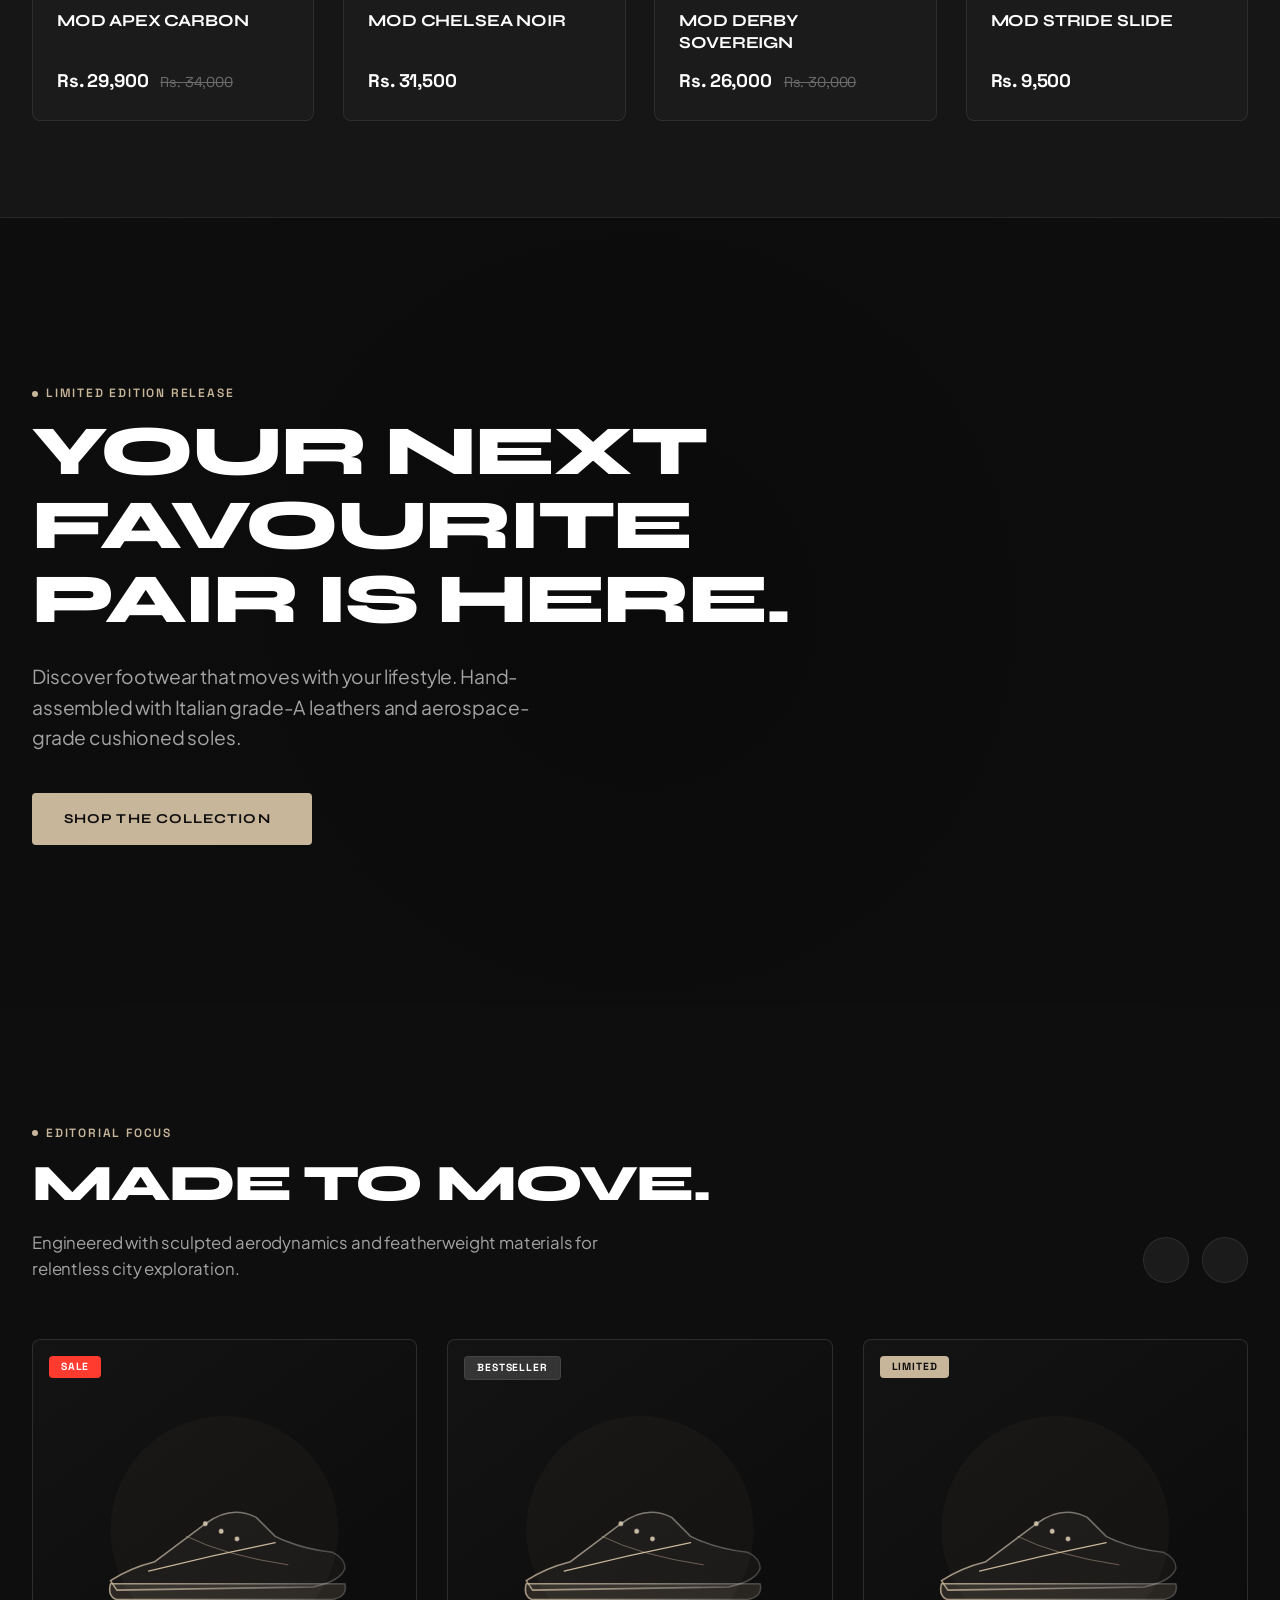
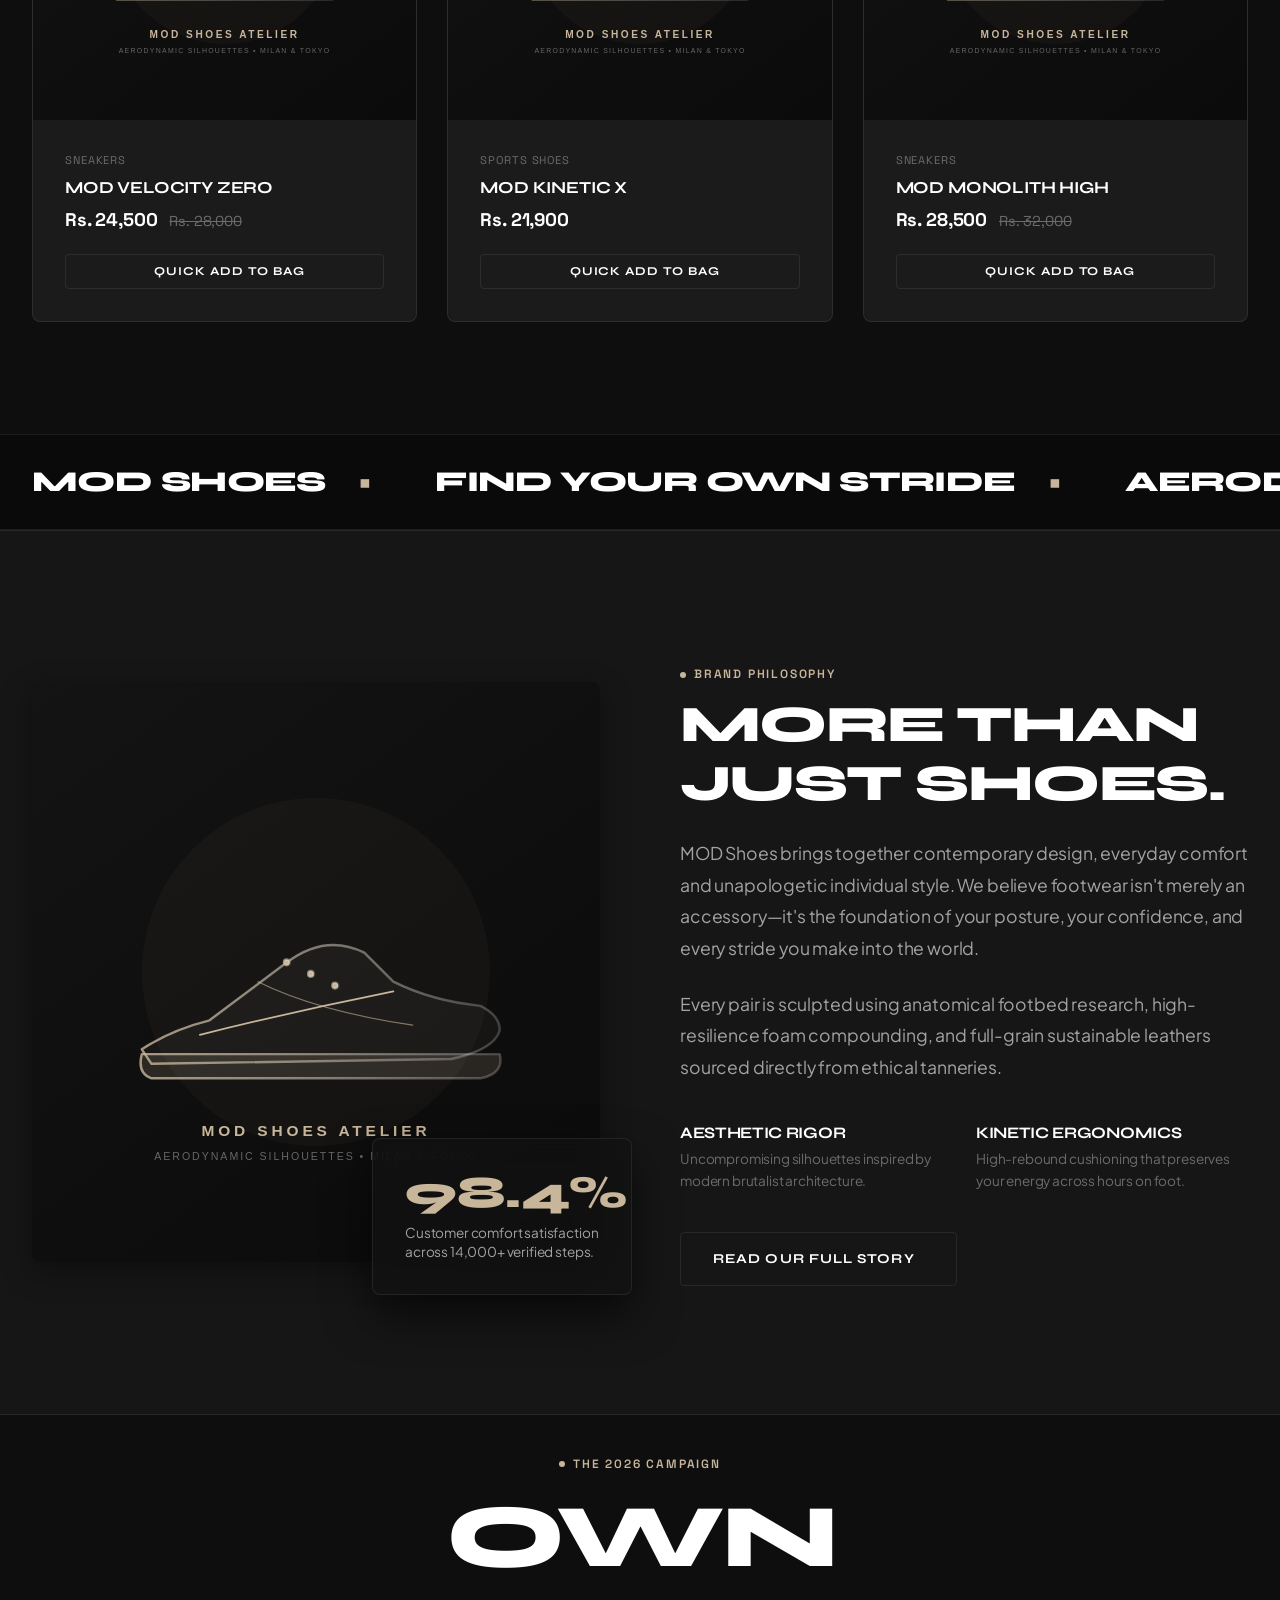
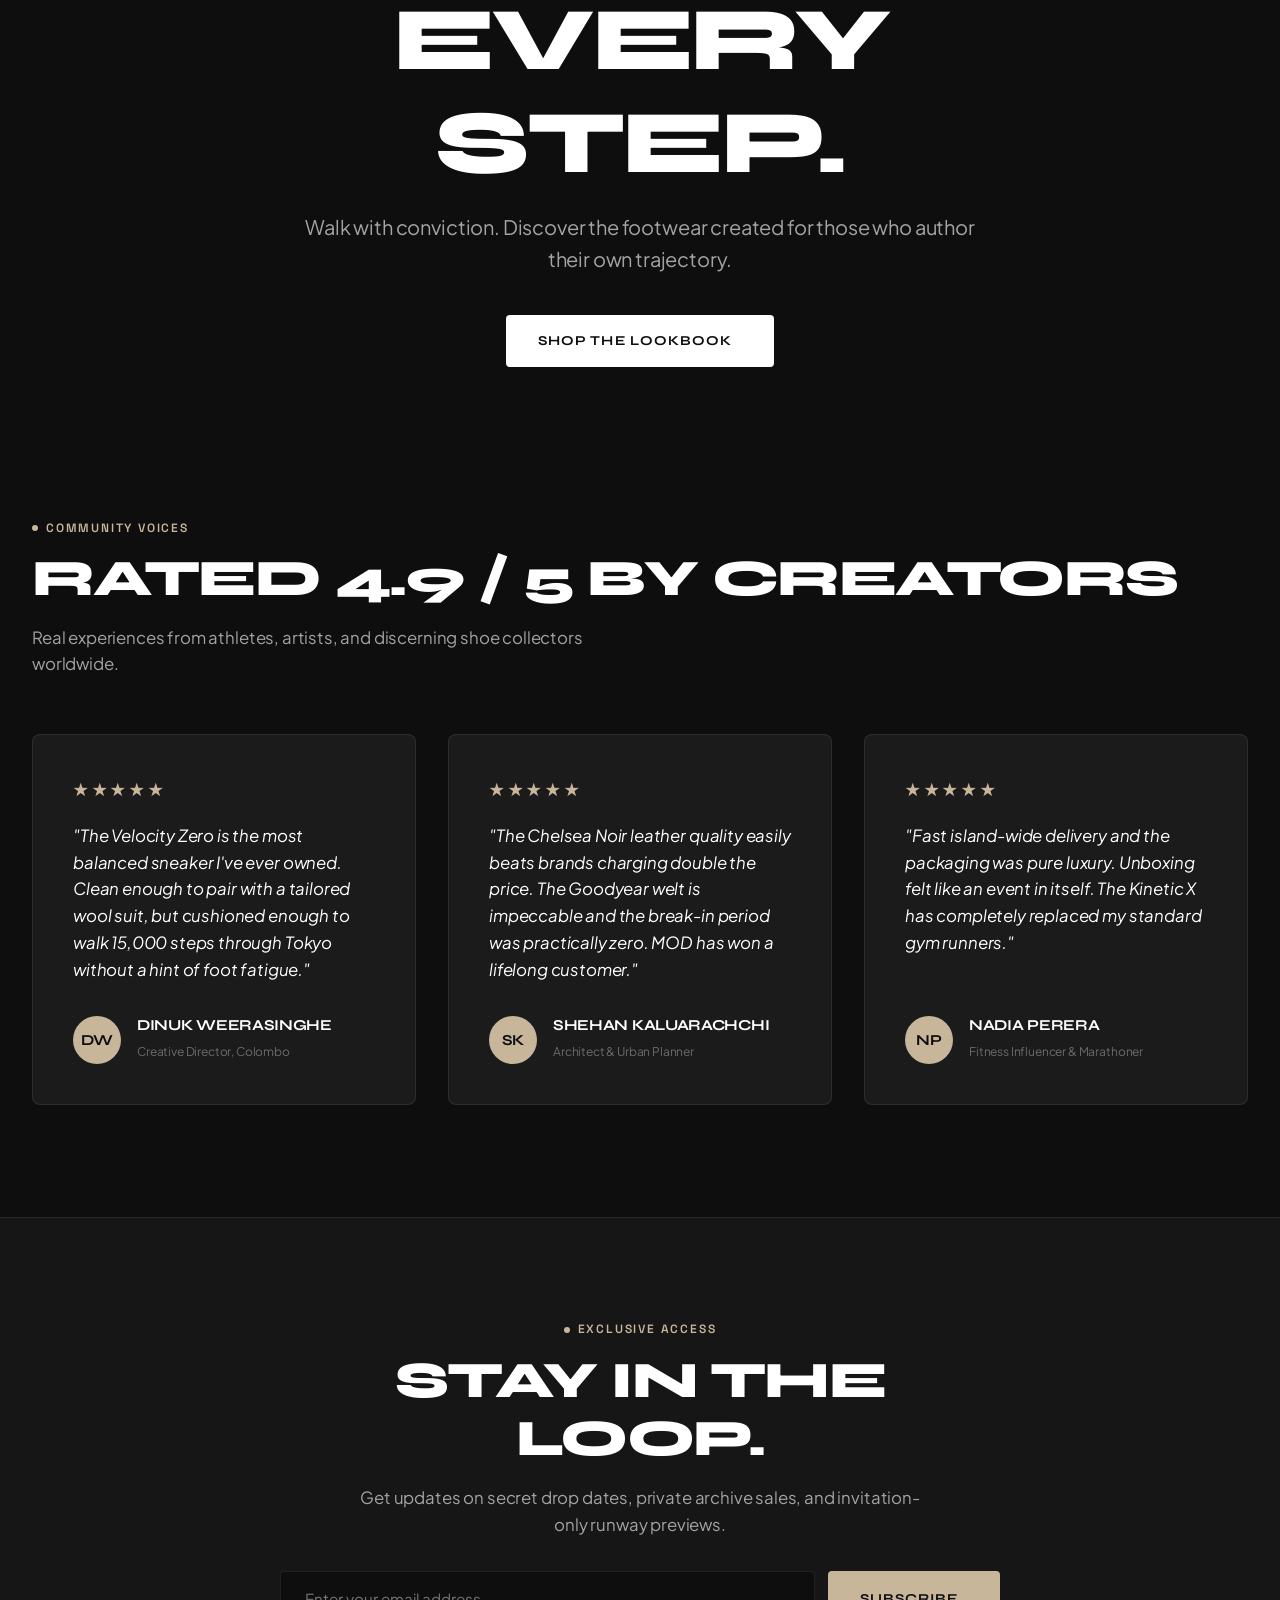
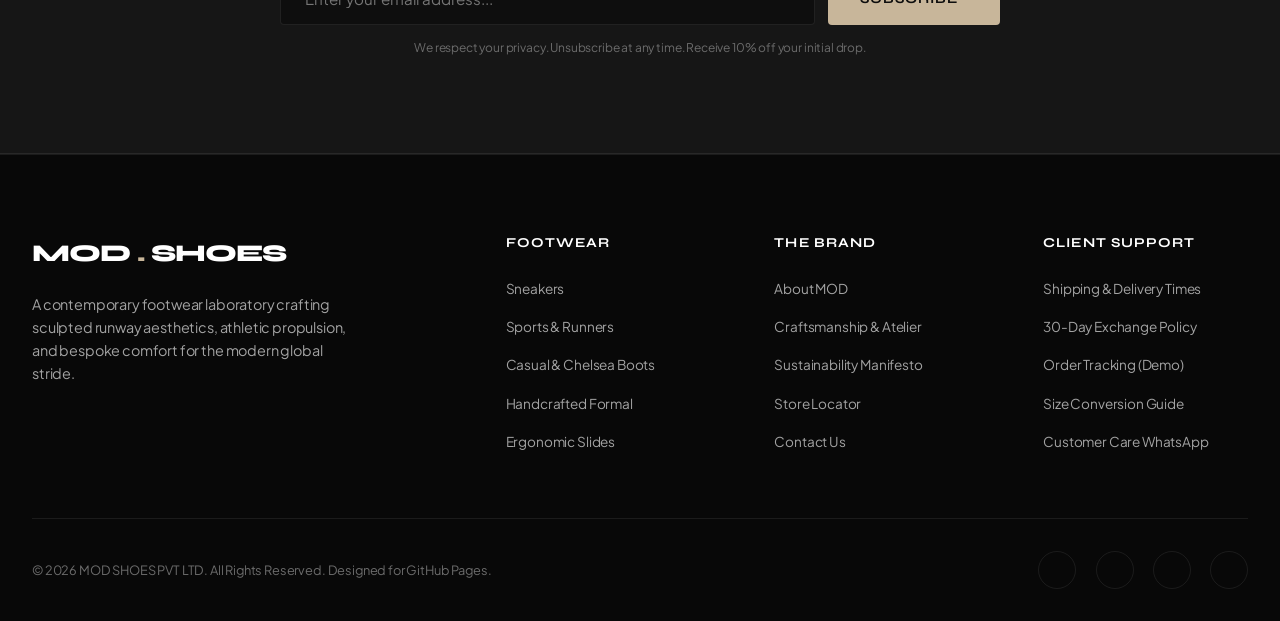
==== commit d587d2a1: "fix(mobile-nav): make mobile nav drawer fully responsive with editorial single-line links and quick " ====
--- a/index.html
+++ b/index.html
@@ -83,23 +83,71 @@
     </header>
 
     <!-- Mobile Navigation Drawer -->
-    <div class="mobile-nav-drawer" id="mobileNavDrawer">
+    <div class="mobile-nav-drawer" id="mobileNavDrawer" data-lenis-prevent>
         <div class="mobile-nav-header">
             <a href="index.html" class="brand-logo">MOD<span class="logo-accent">.</span>SHOES</a>
             <button type="button" class="drawer-close-btn" id="closeMobileNav" aria-label="Close menu">
-                <i data-lucide="x"></i>
+                <svg width="20" height="20" viewBox="0 0 24 24" fill="none" stroke="currentColor" stroke-width="2" stroke-linecap="round" stroke-linejoin="round">
+                    <line x1="18" y1="6" x2="6" y2="18"></line>
+                    <line x1="6" y1="6" x2="18" y2="18"></line>
+                </svg>
             </button>
         </div>
-        <ul class="mobile-nav-list">
-            <li class="mobile-nav-item"><a href="index.html" class="mobile-nav-link">Home</a></li>
-            <li class="mobile-nav-item"><a href="shop.html" class="mobile-nav-link">Shop Collection</a></li>
-            <li class="mobile-nav-item"><a href="shop.html?category=Sneakers" class="mobile-nav-link">Sneakers</a></li>
-            <li class="mobile-nav-item"><a href="shop.html?category=Sports%20Shoes" class="mobile-nav-link">Sports &amp; Runners</a></li>
-            <li class="mobile-nav-item"><a href="about.html" class="mobile-nav-link">Brand Story</a></li>
-            <li class="mobile-nav-item"><a href="contact.html" class="mobile-nav-link">Contact &amp; Flagship</a></li>
-        </ul>
+        <div class="mobile-nav-body">
+            <ul class="mobile-nav-list">
+                <li class="mobile-nav-item">
+                    <a href="index.html" class="mobile-nav-link">
+                        <span class="nav-link-text">Home</span>
+                        <span class="nav-link-num">01</span>
+                    </a>
+                </li>
+                <li class="mobile-nav-item">
+                    <a href="shop.html" class="mobile-nav-link">
+                        <span class="nav-link-text">Shop Collection</span>
+                        <span class="nav-link-num">02</span>
+                    </a>
+                </li>
+                <li class="mobile-nav-item">
+                    <a href="shop.html?category=Sneakers" class="mobile-nav-link">
+                        <span class="nav-link-text">Sneakers</span>
+                        <span class="nav-link-num">03</span>
+                    </a>
+                </li>
+                <li class="mobile-nav-item">
+                    <a href="shop.html?category=Sports%20Shoes" class="mobile-nav-link">
+                        <span class="nav-link-text">Sports &amp; Runners</span>
+                        <span class="nav-link-num">04</span>
+                    </a>
+                </li>
+                <li class="mobile-nav-item">
+                    <a href="about.html" class="mobile-nav-link">
+                        <span class="nav-link-text">Brand Story</span>
+                        <span class="nav-link-num">05</span>
+                    </a>
+                </li>
+                <li class="mobile-nav-item">
+                    <a href="contact.html" class="mobile-nav-link">
+                        <span class="nav-link-text">Contact &amp; Flagship</span>
+                        <span class="nav-link-num">06</span>
+                    </a>
+                </li>
+            </ul>
+
+            <div class="mobile-nav-quick-actions">
+                <button type="button" class="mobile-action-chip" onclick="window.modCart.openSearchModal(); document.getElementById('closeMobileNav').click();">
+                    <i data-lucide="search"></i> Search Shoes
+                </button>
+                <button type="button" class="mobile-action-chip" onclick="window.modCart.openCart(); document.getElementById('closeMobileNav').click();">
+                    <i data-lucide="shopping-bag"></i> Bag (<span class="cart-count-badge" style="display:inline;">0</span>)
+                </button>
+            </div>
+        </div>
+
         <div class="mobile-nav-footer">
-            <span class="copyright-text">MOD SHOES &copy; 2026</span>
+            <div>
+                <span class="mobile-footer-tag">MOD ATELIER • COLOMBO</span>
+                <span class="copyright-text" style="display:block; font-size: 0.72rem; color: var(--color-text-muted);">&copy; 2026 MOD SHOES</span>
+            </div>
             <div class="footer-social-links">
                 <a href="#" class="footer-social-btn" aria-label="Instagram"><i data-lucide="instagram"></i></a>
                 <a href="#" class="footer-social-btn" aria-label="Twitter"><i data-lucide="twitter"></i></a>
--- a/css/responsive.css
+++ b/css/responsive.css
@@ -473,20 +473,21 @@
     }
 }
 
-/* Mobile Nav Drawer Styles */
+/* Mobile Nav Drawer Styles - Responsive & Editorial */
 .mobile-nav-drawer {
     position: fixed;
     top: 0;
     left: 0;
     width: 100%;
-    height: 100%;
+    height: 100vh;
+    height: 100dvh;
     background-color: var(--color-bg-primary);
     z-index: 1005;
     display: flex;
     flex-direction: column;
-    padding: 2rem;
     transform: translateY(-100%);
     transition: transform var(--transition-normal);
+    overflow: hidden;
 }
 
 .mobile-nav-drawer.open {
@@ -497,34 +498,133 @@
     display: flex;
     justify-content: space-between;
     align-items: center;
-    margin-bottom: 3rem;
+    padding: 1.2rem 1.5rem;
+    border-bottom: 1px solid var(--color-border);
+    background-color: var(--color-bg-primary);
+    flex-shrink: 0;
+}
+
+.mobile-nav-header .brand-logo {
+    font-size: 1.25rem;
+}
+
+.mobile-nav-header .drawer-close-btn {
+    width: 38px;
+    height: 38px;
+    display: flex;
+    align-items: center;
+    justify-content: center;
+    border-radius: 50%;
+    background-color: var(--color-bg-card);
+    border: 1px solid var(--color-border);
+    color: var(--color-text-primary);
+    transition: all var(--transition-fast);
+}
+
+.mobile-nav-header .drawer-close-btn:hover {
+    background-color: var(--color-accent);
+    color: var(--color-bg-primary);
+}
+
+.mobile-nav-body {
+    flex-grow: 1;
+    overflow-y: auto;
+    -webkit-overflow-scrolling: touch;
+    padding: 1.2rem 1.5rem;
+    display: flex;
+    flex-direction: column;
 }
 
 .mobile-nav-list {
     display: flex;
     flex-direction: column;
-    gap: 1.5rem;
+    gap: 0;
+}
+
+.mobile-nav-item {
+    border-bottom: 1px solid rgba(255, 255, 255, 0.06);
 }
 
 .mobile-nav-link {
+    display: flex;
+    justify-content: space-between;
+    align-items: center;
+    padding: 0.85rem 0;
     font-family: var(--font-heading);
-    font-size: 2rem;
-    font-weight: 800;
+    font-size: clamp(1.15rem, 4.2vw, 1.4rem);
+    font-weight: 700;
     text-transform: uppercase;
     color: var(--color-text-primary);
-    letter-spacing: -0.02em;
-}
-
-.mobile-nav-link:hover {
+    letter-spacing: -0.01em;
+    transition: color var(--transition-fast), transform var(--transition-fast);
+}
+
+.mobile-nav-link .nav-link-text {
+    white-space: nowrap;
+}
+
+.mobile-nav-link .nav-link-num {
+    font-family: var(--font-mono);
+    font-size: 0.72rem;
+    font-weight: 600;
     color: var(--color-accent);
+    opacity: 0.8;
+}
+
+.mobile-nav-link:hover,
+.mobile-nav-link:active {
+    color: var(--color-accent);
+    transform: translateX(4px);
+}
+
+/* Quick action pills inside mobile menu */
+.mobile-nav-quick-actions {
+    display: grid;
+    grid-template-columns: 1fr 1fr;
+    gap: 0.8rem;
+    margin-top: 1.5rem;
+    margin-bottom: 1rem;
+}
+
+.mobile-action-chip {
+    display: flex;
+    align-items: center;
+    justify-content: center;
+    gap: 0.5rem;
+    padding: 0.75rem 0.5rem;
+    border-radius: var(--radius-sm);
+    background-color: var(--color-bg-card);
+    border: 1px solid var(--color-border);
+    color: var(--color-text-secondary);
+    font-size: 0.78rem;
+    font-family: var(--font-mono);
+    text-transform: uppercase;
+    font-weight: 600;
+    transition: all var(--transition-fast);
+}
+
+.mobile-action-chip:hover {
+    border-color: var(--color-accent);
+    color: var(--color-accent);
 }
 
 .mobile-nav-footer {
-    margin-top: auto;
-    padding-top: 2rem;
+    padding: 1rem 1.5rem;
     border-top: 1px solid var(--color-border);
+    background-color: var(--color-bg-secondary);
     display: flex;
     justify-content: space-between;
     align-items: center;
-}
-
+    flex-shrink: 0;
+}
+
+.mobile-footer-tag {
+    font-family: var(--font-mono);
+    font-size: 0.68rem;
+    color: var(--color-accent);
+    text-transform: uppercase;
+    letter-spacing: 0.08em;
+    display: block;
+    margin-bottom: 0.15rem;
+}
+
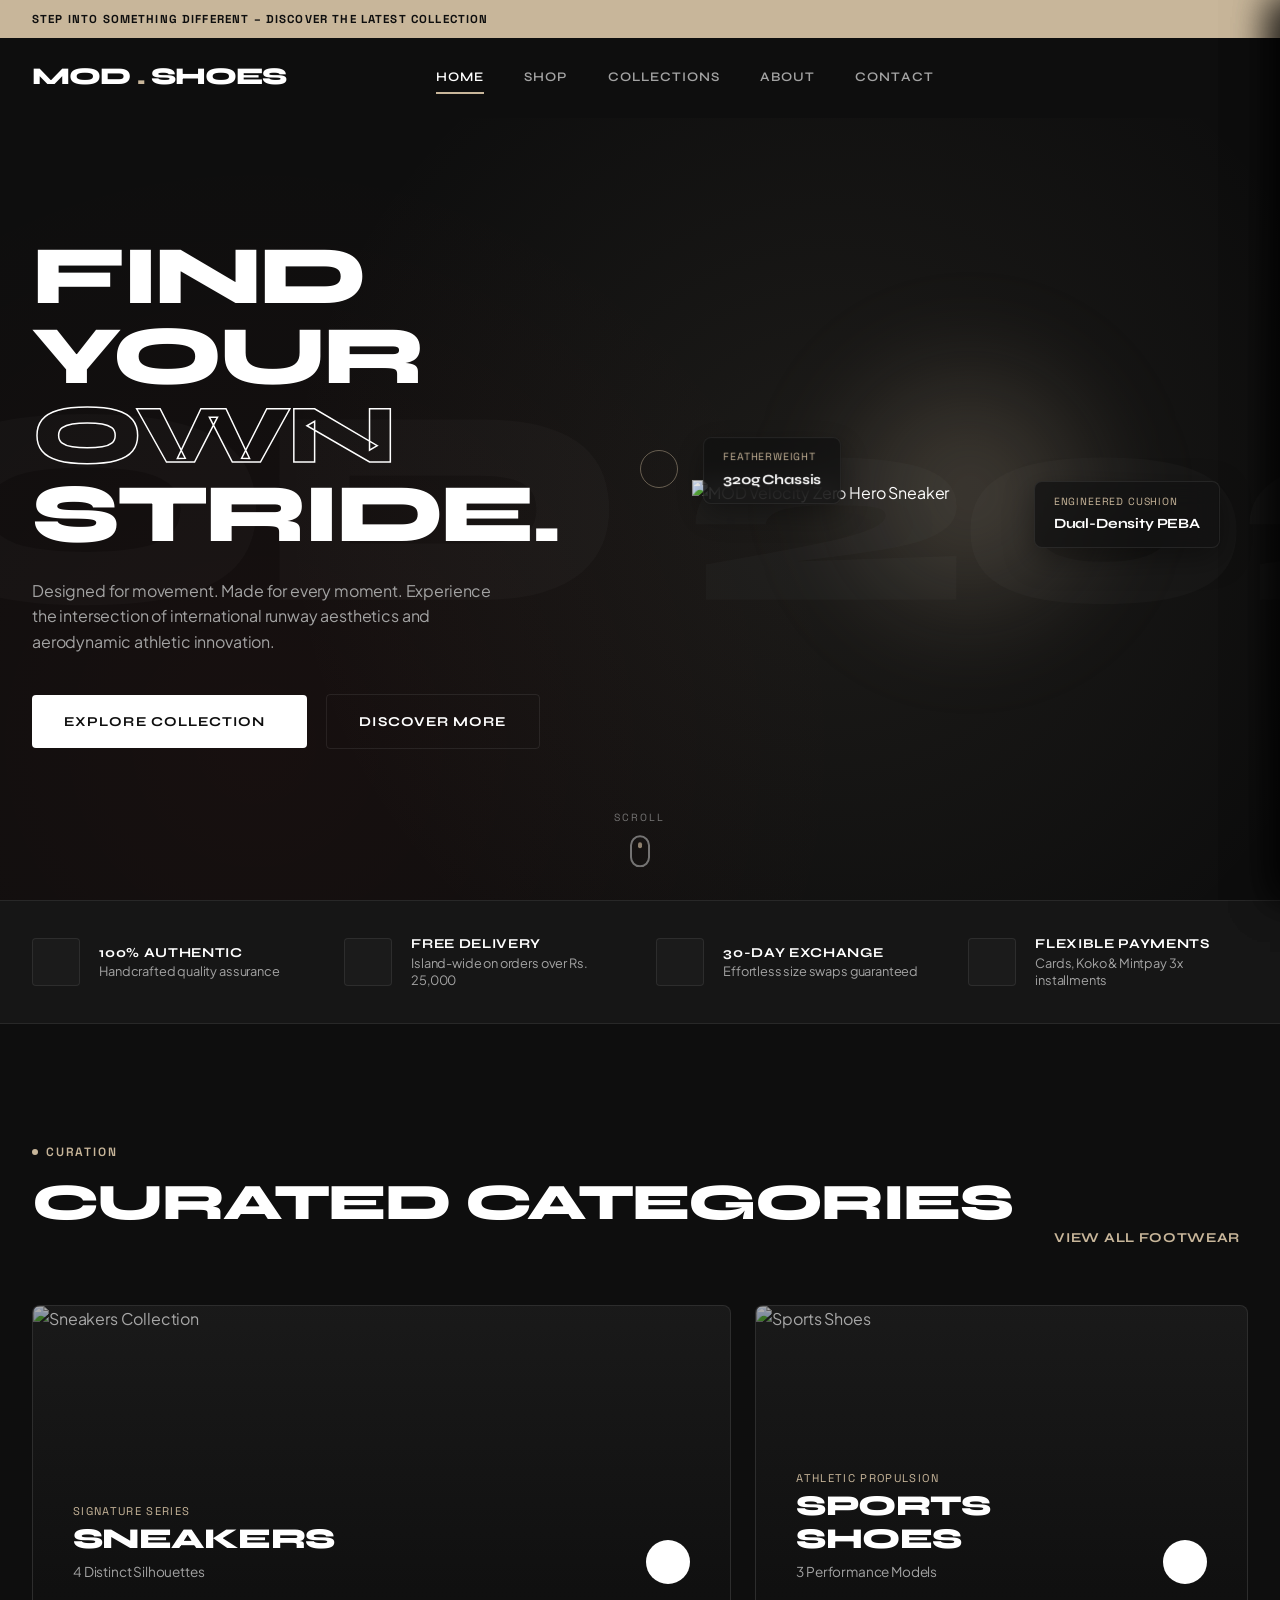
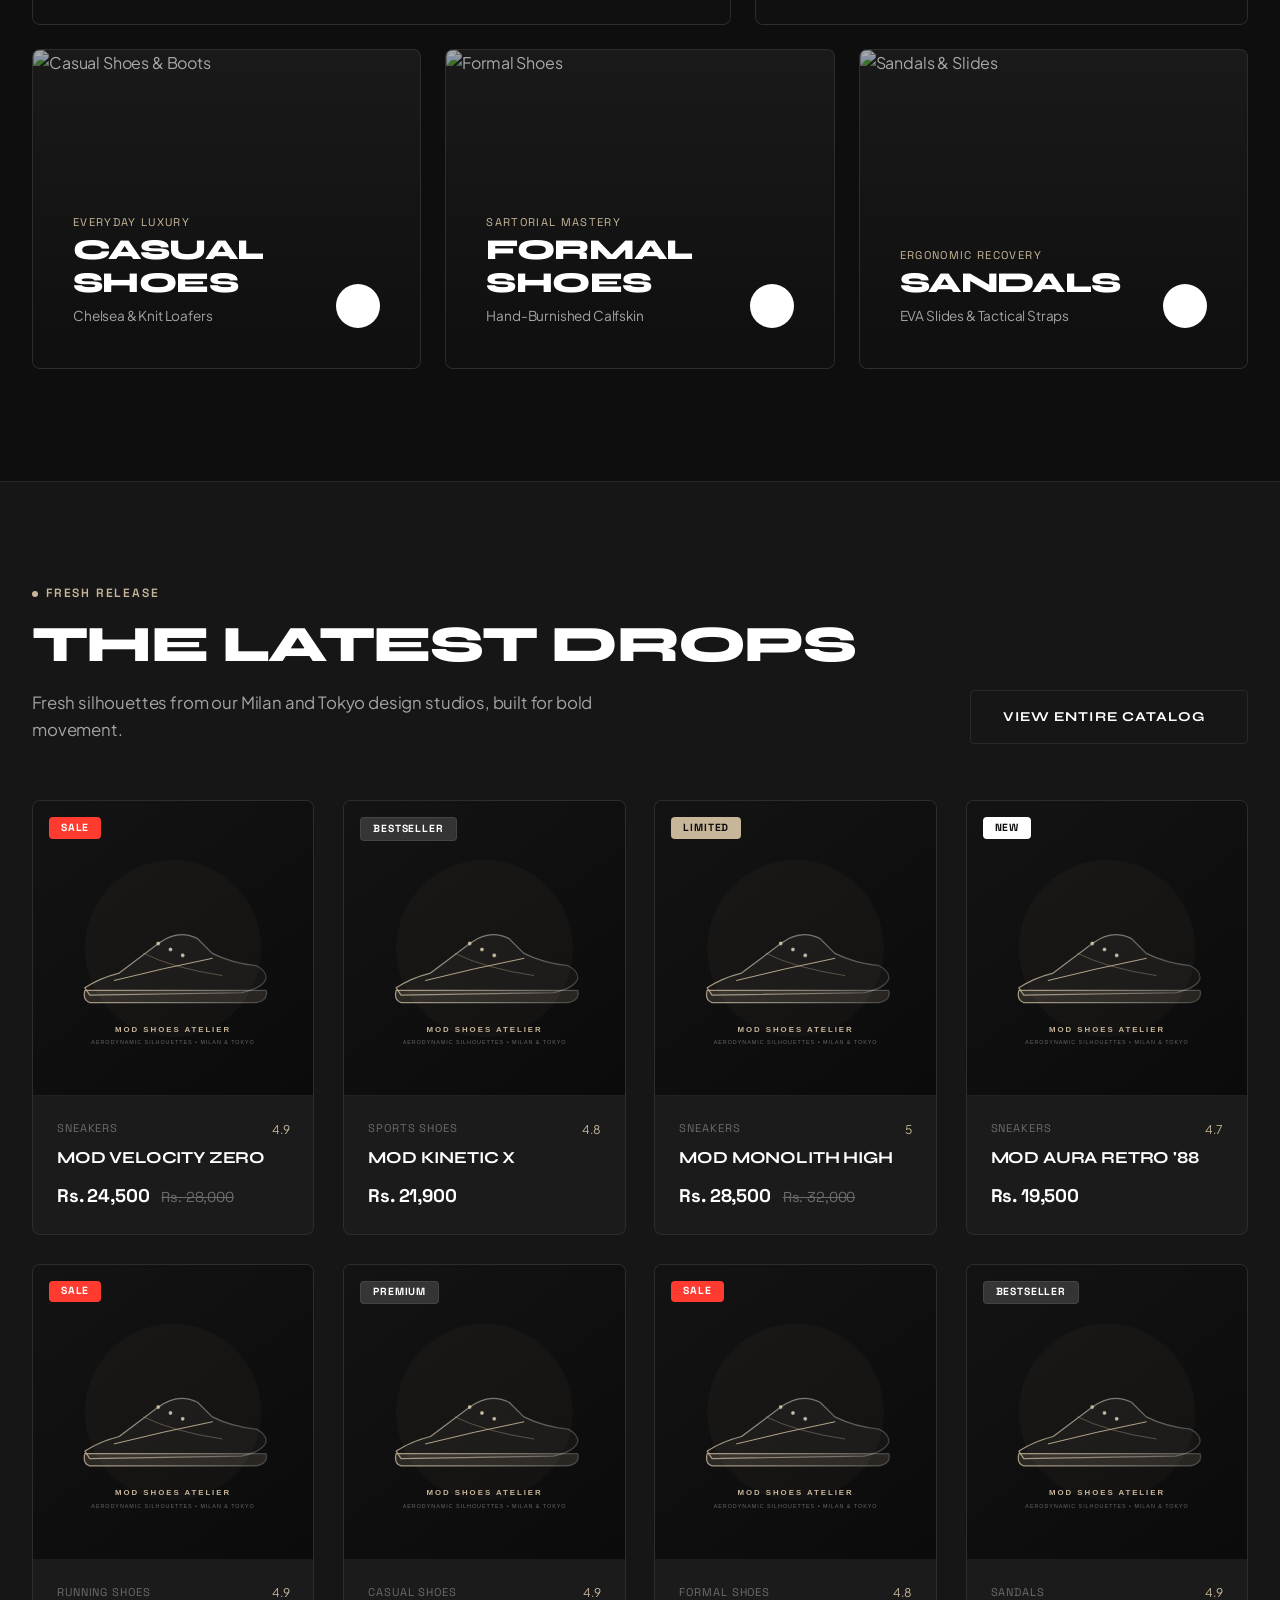
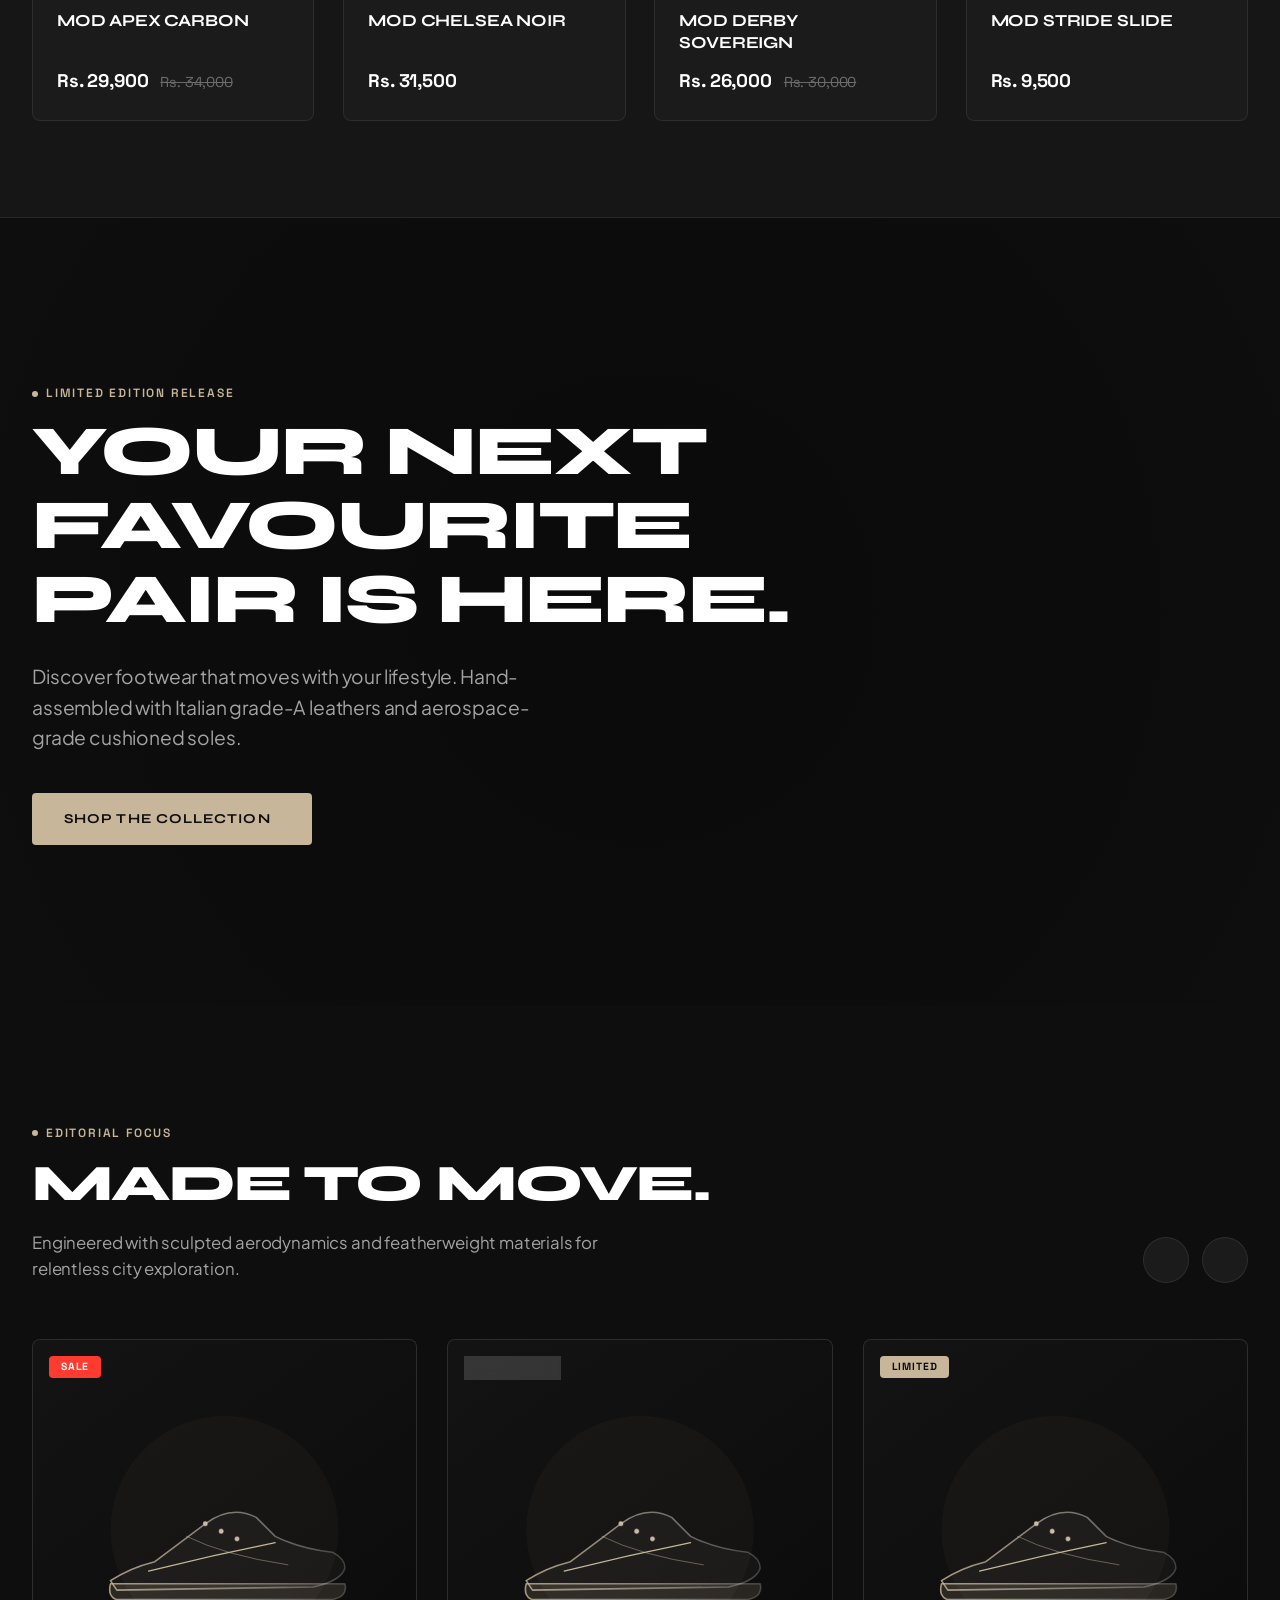
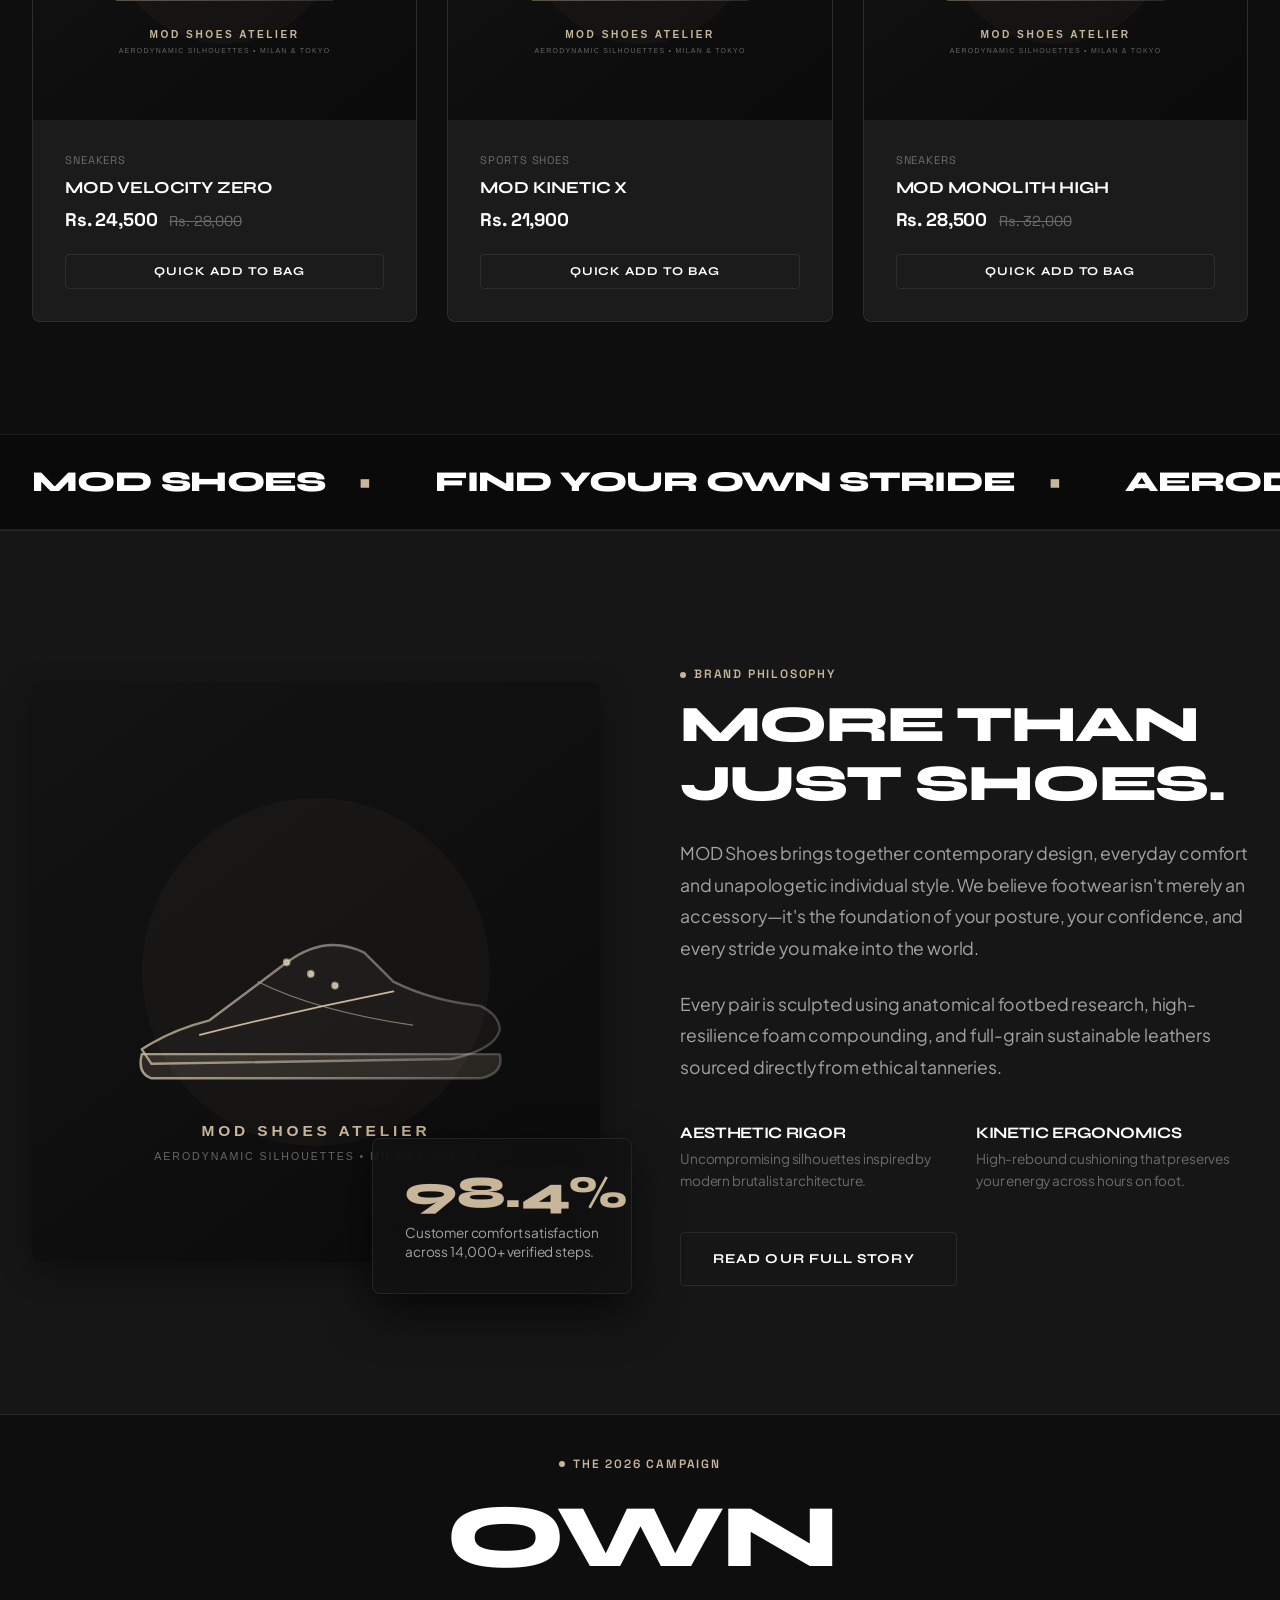
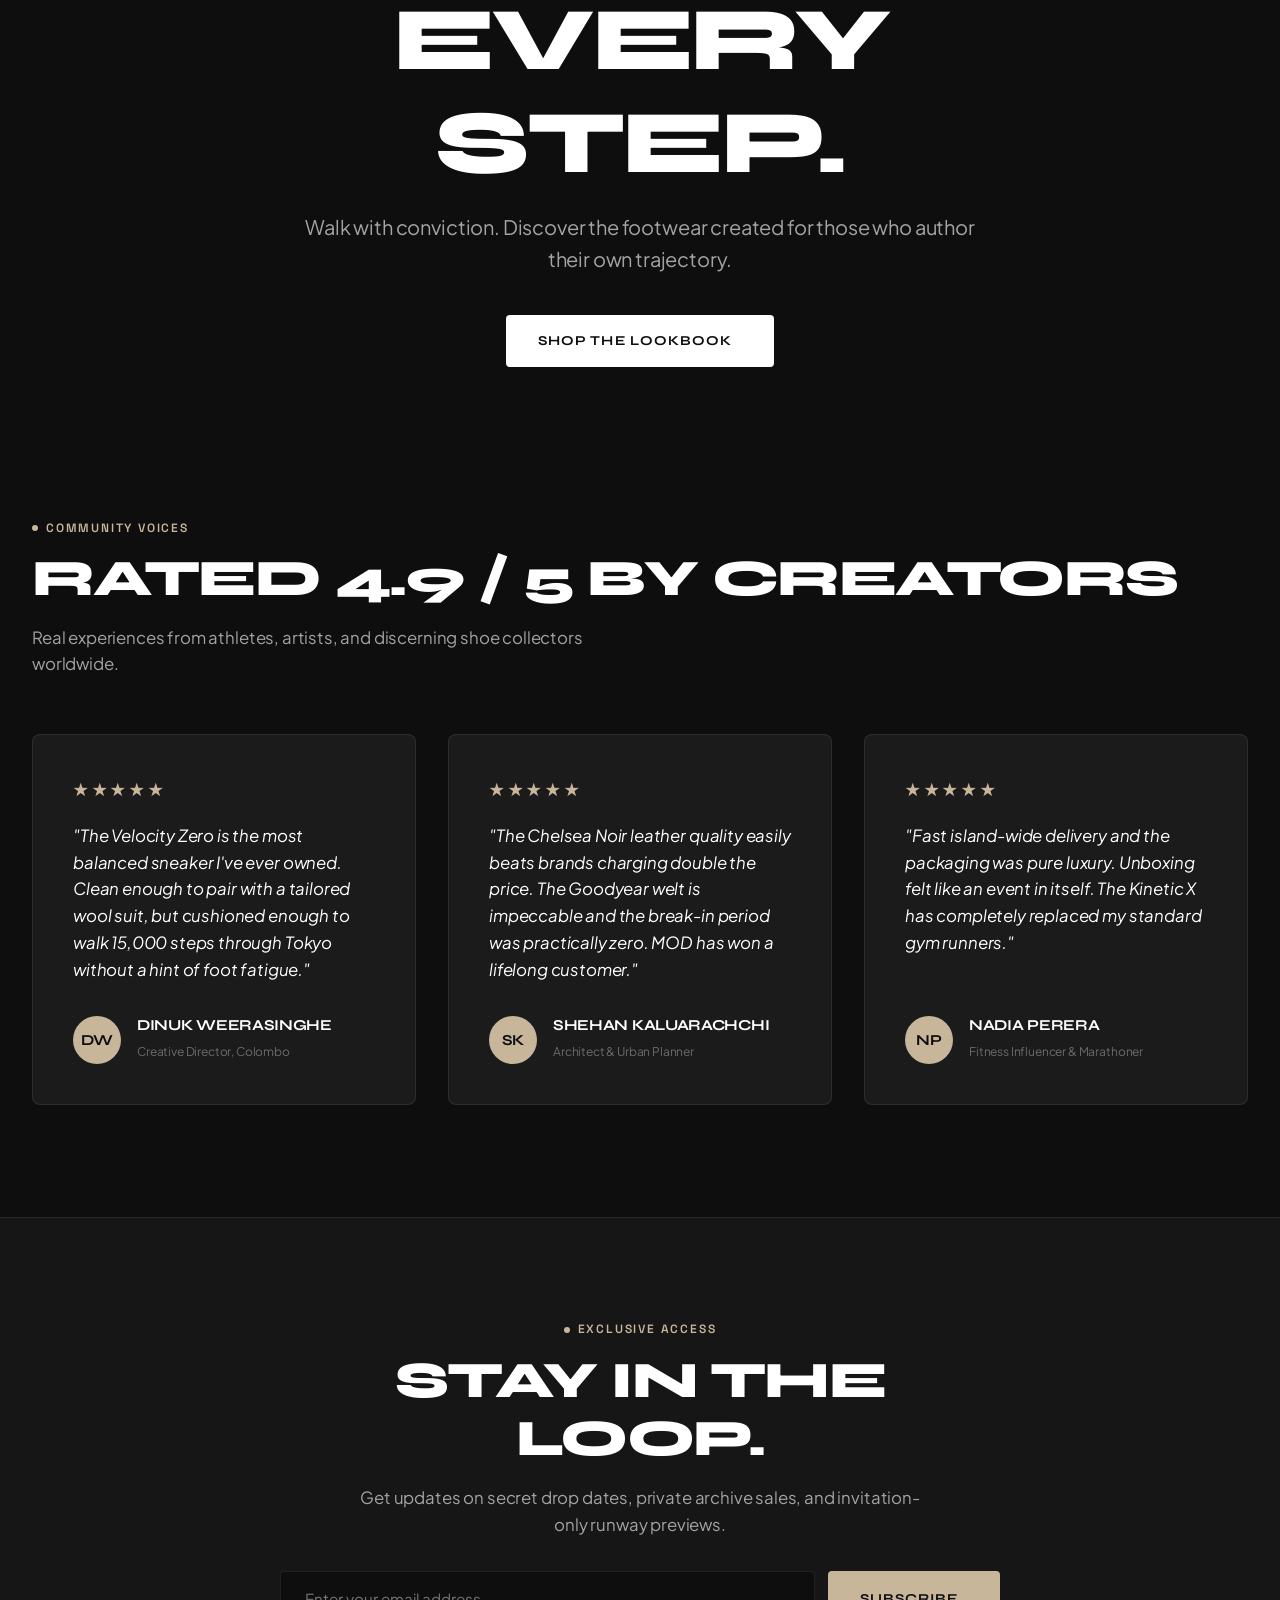
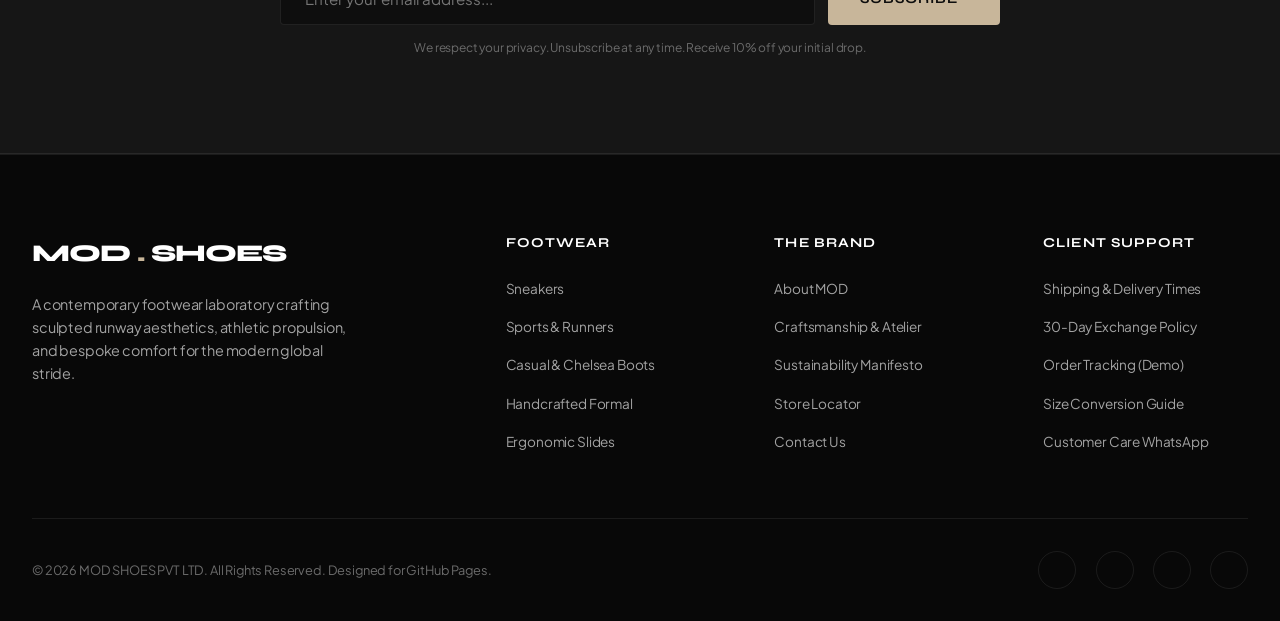
==== commit 5cfd53b3: "fix(mobile): responsive shop filter bar, responsive search modal with zero button collision, and rem" ====
--- a/index.html
+++ b/index.html
@@ -162,11 +162,6 @@
             <div class="hero-giant-bg-text">MOD 2026</div>
             <div class="container hero-grid">
                 <div class="hero-text-content">
-                    <div class="hero-badge">
-                        <span class="hero-badge-dot"></span>
-                        <span>Spring / Summer 2026 Drop</span>
-                    </div>
-
                     <h1 class="hero-title">
                         <span class="word">FIND</span> <span class="word">YOUR</span><br>
                         <span class="word text-outline">OWN</span> <span class="word">STRIDE.</span>
@@ -724,11 +719,14 @@
     <!-- 4. Global Search Modal -->
     <div class="modal-overlay" id="searchModal" aria-label="Search Modal">
         <div class="modal-container search-modal-container" data-lenis-prevent>
-            <button type="button" class="modal-close-btn" id="closeSearchModal" aria-label="Close search">
-                <i data-lucide="x"></i>
-            </button>
+            <div class="search-modal-header">
+                <span class="search-modal-title">Search MOD Shoes</span>
+                <button type="button" class="search-modal-close-btn" id="closeSearchModal" aria-label="Close search">
+                    <svg width="20" height="20" viewBox="0 0 24 24" fill="none" stroke="currentColor" stroke-width="2" stroke-linecap="round" stroke-linejoin="round"><line x1="18" y1="6" x2="6" y2="18"></line><line x1="6" y1="6" x2="18" y2="18"></line></svg>
+                </button>
+            </div>
             <div class="search-input-wrap">
-                <i data-lucide="search" class="search-input-icon"></i>
+                <svg class="search-input-icon" width="20" height="20" viewBox="0 0 24 24" fill="none" stroke="currentColor" stroke-width="2" stroke-linecap="round" stroke-linejoin="round"><circle cx="11" cy="11" r="8"></circle><line x1="21" y1="21" x2="16.65" y2="16.65"></line></svg>
                 <input type="text" class="site-search-input" id="siteSearchInput" placeholder="Search sneakers, formal shoes, runners..." autofocus>
             </div>
             <div id="searchResultsList" class="search-results-list"></div>
--- a/css/style.css
+++ b/css/style.css
@@ -2272,39 +2272,86 @@
    SEARCH MODAL
    ========================================================================== */
 .search-modal-container {
-    max-width: 680px;
+    max-width: 640px;
+    width: 92%;
     background-color: var(--color-bg-secondary);
     border: 1px solid var(--color-border);
     border-radius: var(--radius-md);
-    padding: 2rem;
+    padding: 1.6rem 1.8rem;
+    position: relative;
+    box-shadow: 0 25px 60px rgba(0, 0, 0, 0.75);
+}
+
+.search-modal-header {
+    display: flex;
+    align-items: center;
+    justify-content: space-between;
+    padding-bottom: 0.9rem;
+    margin-bottom: 1.25rem;
+    border-bottom: 1px solid var(--color-border);
+}
+
+.search-modal-title {
+    font-family: var(--font-heading);
+    font-size: 0.85rem;
+    font-weight: 700;
+    letter-spacing: 0.12em;
+    text-transform: uppercase;
+    color: var(--color-accent);
+}
+
+.search-modal-close-btn {
+    position: static;
+    width: 36px;
+    height: 36px;
+    border-radius: 50%;
+    background-color: var(--color-bg-card);
+    border: 1px solid var(--color-border);
+    display: inline-flex;
+    align-items: center;
+    justify-content: center;
+    color: var(--color-text-secondary);
+    cursor: pointer;
+    transition: all var(--transition-fast);
+    flex-shrink: 0;
+}
+
+.search-modal-close-btn:hover {
+    background-color: var(--color-accent);
+    color: var(--color-bg-primary);
+    border-color: var(--color-accent);
 }
 
 .search-input-wrap {
     position: relative;
-    margin-bottom: 1.5rem;
+    width: 100%;
+    margin-bottom: 1.25rem;
 }
 
 .search-input-icon {
     position: absolute;
-    left: 1.2rem;
+    left: 1.15rem;
     top: 50%;
     transform: translateY(-50%);
     color: var(--color-text-muted);
+    pointer-events: none;
 }
 
 .site-search-input {
     width: 100%;
-    height: 54px;
+    height: 52px;
     padding: 0 1.2rem 0 3.2rem;
     background-color: var(--color-bg-primary);
     border: 1px solid var(--color-border);
     border-radius: var(--radius-sm);
-    font-size: 1.1rem;
+    font-size: 1rem;
     color: var(--color-text-primary);
+    transition: border-color var(--transition-fast);
 }
 
 .site-search-input:focus {
     border-color: var(--color-accent);
+    outline: none;
 }
 
 .search-results-list {
@@ -2781,14 +2828,51 @@
     justify-content: space-between;
     align-items: center;
     margin-bottom: 2rem;
-    flex-wrap: wrap;
-    gap: 1rem;
+    gap: 1.2rem;
+}
+
+.shop-actions-bar {
+    display: flex;
+    align-items: center;
+    gap: 0.8rem;
+}
+
+.shop-filter-btn {
+    display: none; /* Hidden on desktop; displayed on mobile */
+    align-items: center;
+    justify-content: center;
+    gap: 0.5rem;
+    height: 42px;
+    padding: 0 1.2rem;
+    background-color: var(--color-bg-card);
+    border: 1px solid var(--color-border);
+    border-radius: var(--radius-sm);
+    color: var(--color-text-primary);
+    font-family: var(--font-body);
+    font-size: 0.82rem;
+    font-weight: 700;
+    letter-spacing: 0.08em;
+    text-transform: uppercase;
+    cursor: pointer;
+    transition: all var(--transition-fast);
+}
+
+.shop-filter-btn:hover {
+    border-color: var(--color-accent);
+    color: var(--color-accent);
+    background-color: rgba(200, 182, 154, 0.08);
 }
 
 .shop-sort-wrap {
     display: flex;
     align-items: center;
-    gap: 0.8rem;
+    gap: 0.6rem;
+}
+
+.shop-sort-wrap .sort-label {
+    font-size: 0.82rem;
+    color: var(--color-text-muted);
+    white-space: nowrap;
 }
 
 .sort-select {
@@ -2798,6 +2882,26 @@
     border: 1px solid var(--color-border);
     border-radius: var(--radius-sm);
     color: var(--color-text-primary);
+    font-family: var(--font-body);
+    font-size: 0.85rem;
+    cursor: pointer;
+    transition: border-color var(--transition-fast);
+}
+
+.sort-select:focus {
+    border-color: var(--color-accent);
+    outline: none;
+}
+
+.shop-meta-bar {
+    display: flex;
+    align-items: center;
+    gap: 1.5rem;
+}
+
+.product-results-count {
+    font-size: 0.88rem;
+    color: var(--color-text-secondary);
 }
 
 .grid-view-toggles {
@@ -2815,12 +2919,39 @@
     align-items: center;
     justify-content: center;
     color: var(--color-text-muted);
+    cursor: pointer;
+    transition: all var(--transition-fast);
 }
 
 .grid-layout-btn.active,
 .grid-layout-btn:hover {
     color: var(--color-accent);
     border-color: var(--color-accent);
+    background-color: rgba(200, 182, 154, 0.08);
+}
+
+/* Filter Backdrop Overlay */
+.filter-backdrop-overlay {
+    position: fixed;
+    top: 0;
+    left: 0;
+    width: 100%;
+    height: 100%;
+    background-color: rgba(0, 0, 0, 0.65);
+    backdrop-filter: blur(4px);
+    z-index: 1001;
+    opacity: 0;
+    visibility: hidden;
+    transition: all var(--transition-normal);
+}
+
+.filter-backdrop-overlay.active {
+    opacity: 1;
+    visibility: visible;
+}
+
+.mobile-apply-filters-btn {
+    display: none;
 }
 
 /* Active Chips */
--- a/css/responsive.css
+++ b/css/responsive.css
@@ -66,8 +66,16 @@
     }
 
     .hero-shoe-centerpiece {
-        max-width: 340px;
+        max-width: 480px;
+        width: 88%;
         margin: 0 auto;
+    }
+
+    .hero-shoe-centerpiece img {
+        width: 100%;
+        max-height: 360px;
+        height: auto;
+        object-fit: contain;
     }
 
     .hero-text-content {
@@ -147,20 +155,70 @@
         position: fixed;
         top: 0;
         left: 0;
-        width: 320px;
+        width: min(340px, 86vw);
         height: 100%;
+        background-color: var(--color-bg-secondary);
+        border-right: 1px solid var(--color-border);
         z-index: 1002;
         transform: translateX(-100%);
         transition: transform var(--transition-normal);
         overflow-y: auto;
         border-radius: 0;
+        padding: 1.5rem 1.25rem 2.5rem;
+        box-shadow: 15px 0 40px rgba(0, 0, 0, 0.85);
     }
 
     .shop-filter-sidebar.open {
         transform: translateX(0);
     }
 
-    .mobile-filter-btn-wrap {
+    .shop-controls-bar {
+        flex-direction: column;
+        align-items: stretch;
+        gap: 0.85rem;
+        margin-bottom: 1.8rem;
+    }
+
+    .shop-actions-bar {
+        display: grid;
+        grid-template-columns: 1fr 1fr;
+        gap: 0.75rem;
+        width: 100%;
+    }
+
+    .shop-filter-btn {
+        display: inline-flex !important;
+        width: 100%;
+        height: 44px;
+        padding: 0 0.8rem;
+        font-size: 0.82rem;
+    }
+
+    .shop-sort-wrap {
+        width: 100%;
+        height: 44px;
+    }
+
+    .shop-sort-wrap .sort-label {
+        display: none;
+    }
+
+    .sort-select {
+        width: 100%;
+        height: 44px;
+        font-size: 0.82rem;
+        font-weight: 600;
+        padding: 0 0.75rem;
+    }
+
+    .shop-meta-bar {
+        display: flex;
+        justify-content: space-between;
+        align-items: center;
+        width: 100%;
+    }
+
+    .mobile-apply-filters-btn {
         display: block !important;
     }
 
@@ -263,20 +321,31 @@
 
     .hero-visual-stage {
         order: 1 !important; /* HERO SHOE IMAGE DISPLAYED FIRST */
+        margin: 0 auto 0.8rem;
+        width: 100%;
+        display: flex;
+        justify-content: center;
+        align-items: center;
+    }
+
+    .hero-shoe-centerpiece {
+        max-width: 380px;
+        width: 94%;
         margin: 0 auto;
-        width: 100%;
-    }
-
-    .hero-shoe-centerpiece {
-        max-width: 290px;
-        margin: 0 auto;
+        filter: drop-shadow(0 25px 45px rgba(0, 0, 0, 0.9));
     }
 
     .hero-shoe-centerpiece img {
-        max-height: 220px;
-        width: auto;
+        max-height: 310px;
+        width: 100%;
+        height: auto;
         margin: 0 auto;
         object-fit: contain;
+    }
+
+    .hero-glow-orb {
+        width: 260px;
+        height: 260px;
     }
 
     .hero-text-content {
@@ -376,6 +445,88 @@
         padding: 1.5rem;
     }
 
+    /* Responsive Search Modal */
+    .search-modal-container {
+        width: 100%;
+        max-width: 520px;
+        padding: 1.25rem 1rem;
+        margin: 2.5rem auto auto auto;
+        border-radius: var(--radius-sm);
+    }
+
+    .search-modal-header {
+        margin-bottom: 0.85rem;
+        padding-bottom: 0.65rem;
+    }
+
+    .search-modal-title {
+        font-size: 0.78rem;
+    }
+
+    .search-modal-close-btn {
+        width: 32px;
+        height: 32px;
+    }
+
+    .search-modal-close-btn svg {
+        width: 16px;
+        height: 16px;
+    }
+
+    .site-search-input {
+        height: 48px;
+        font-size: 0.92rem;
+        padding: 0 1rem 0 2.8rem;
+    }
+
+    .search-input-icon {
+        left: 0.9rem;
+        width: 18px;
+        height: 18px;
+    }
+
+    /* Shop Controls Fine-tuning for Mobile */
+    .shop-controls-bar {
+        gap: 0.65rem;
+        margin-bottom: 1.5rem;
+    }
+
+    .shop-actions-bar {
+        grid-template-columns: 1fr 1fr;
+        gap: 0.5rem;
+    }
+
+    .shop-filter-btn {
+        height: 42px;
+        font-size: 0.78rem;
+        padding: 0 0.5rem;
+    }
+
+    .shop-filter-btn svg {
+        width: 16px;
+        height: 16px;
+    }
+
+    .sort-select {
+        height: 42px;
+        font-size: 0.78rem;
+        padding: 0 0.5rem;
+    }
+
+    .product-results-count {
+        font-size: 0.78rem;
+    }
+
+    .grid-layout-btn {
+        width: 34px;
+        height: 34px;
+    }
+
+    .grid-layout-btn svg {
+        width: 15px;
+        height: 15px;
+    }
+
     .payment-methods-grid {
         grid-template-columns: 1fr;
     }
@@ -430,12 +581,15 @@
     }
 
     .hero-shoe-centerpiece {
-        max-width: 250px;
+        max-width: 340px;
+        width: 95%;
         margin: 0 auto;
     }
 
     .hero-shoe-centerpiece img {
-        max-height: 190px;
+        max-height: 280px;
+        width: 100%;
+        height: auto;
     }
 
     .btn {
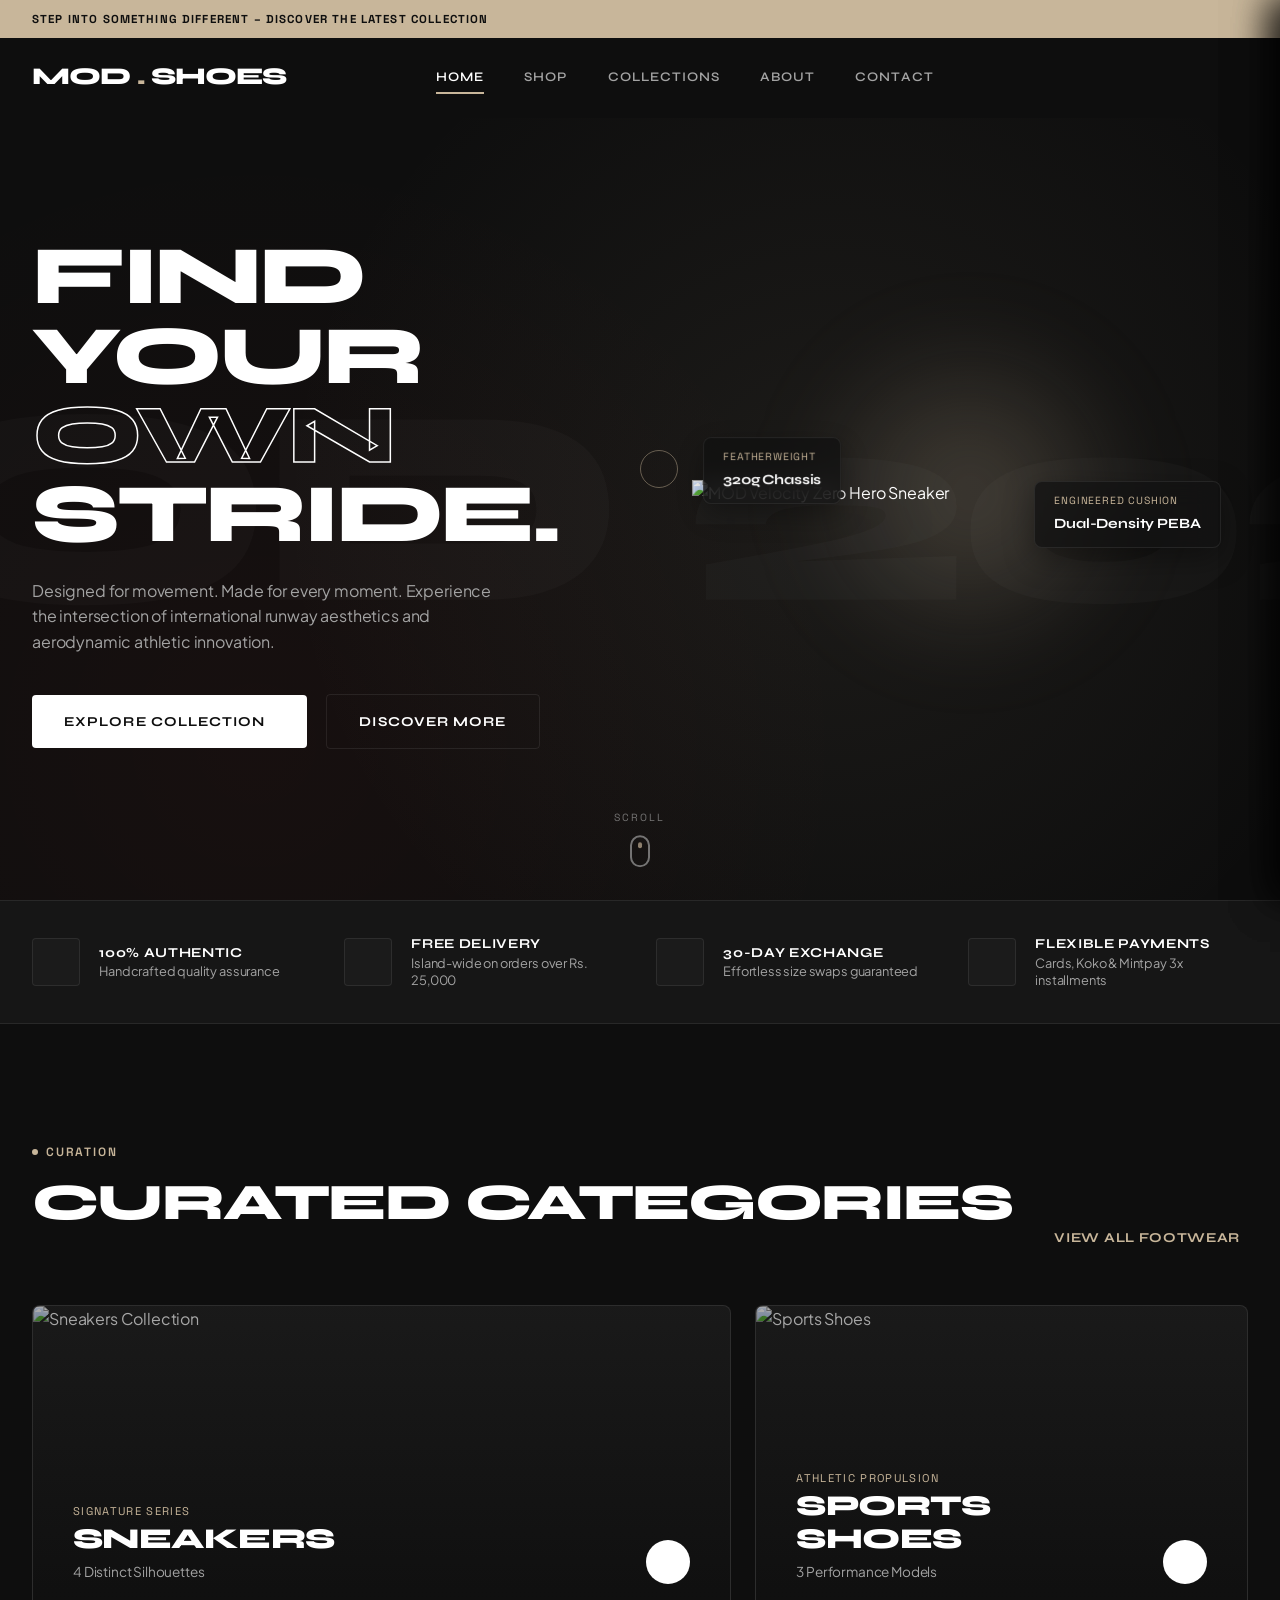
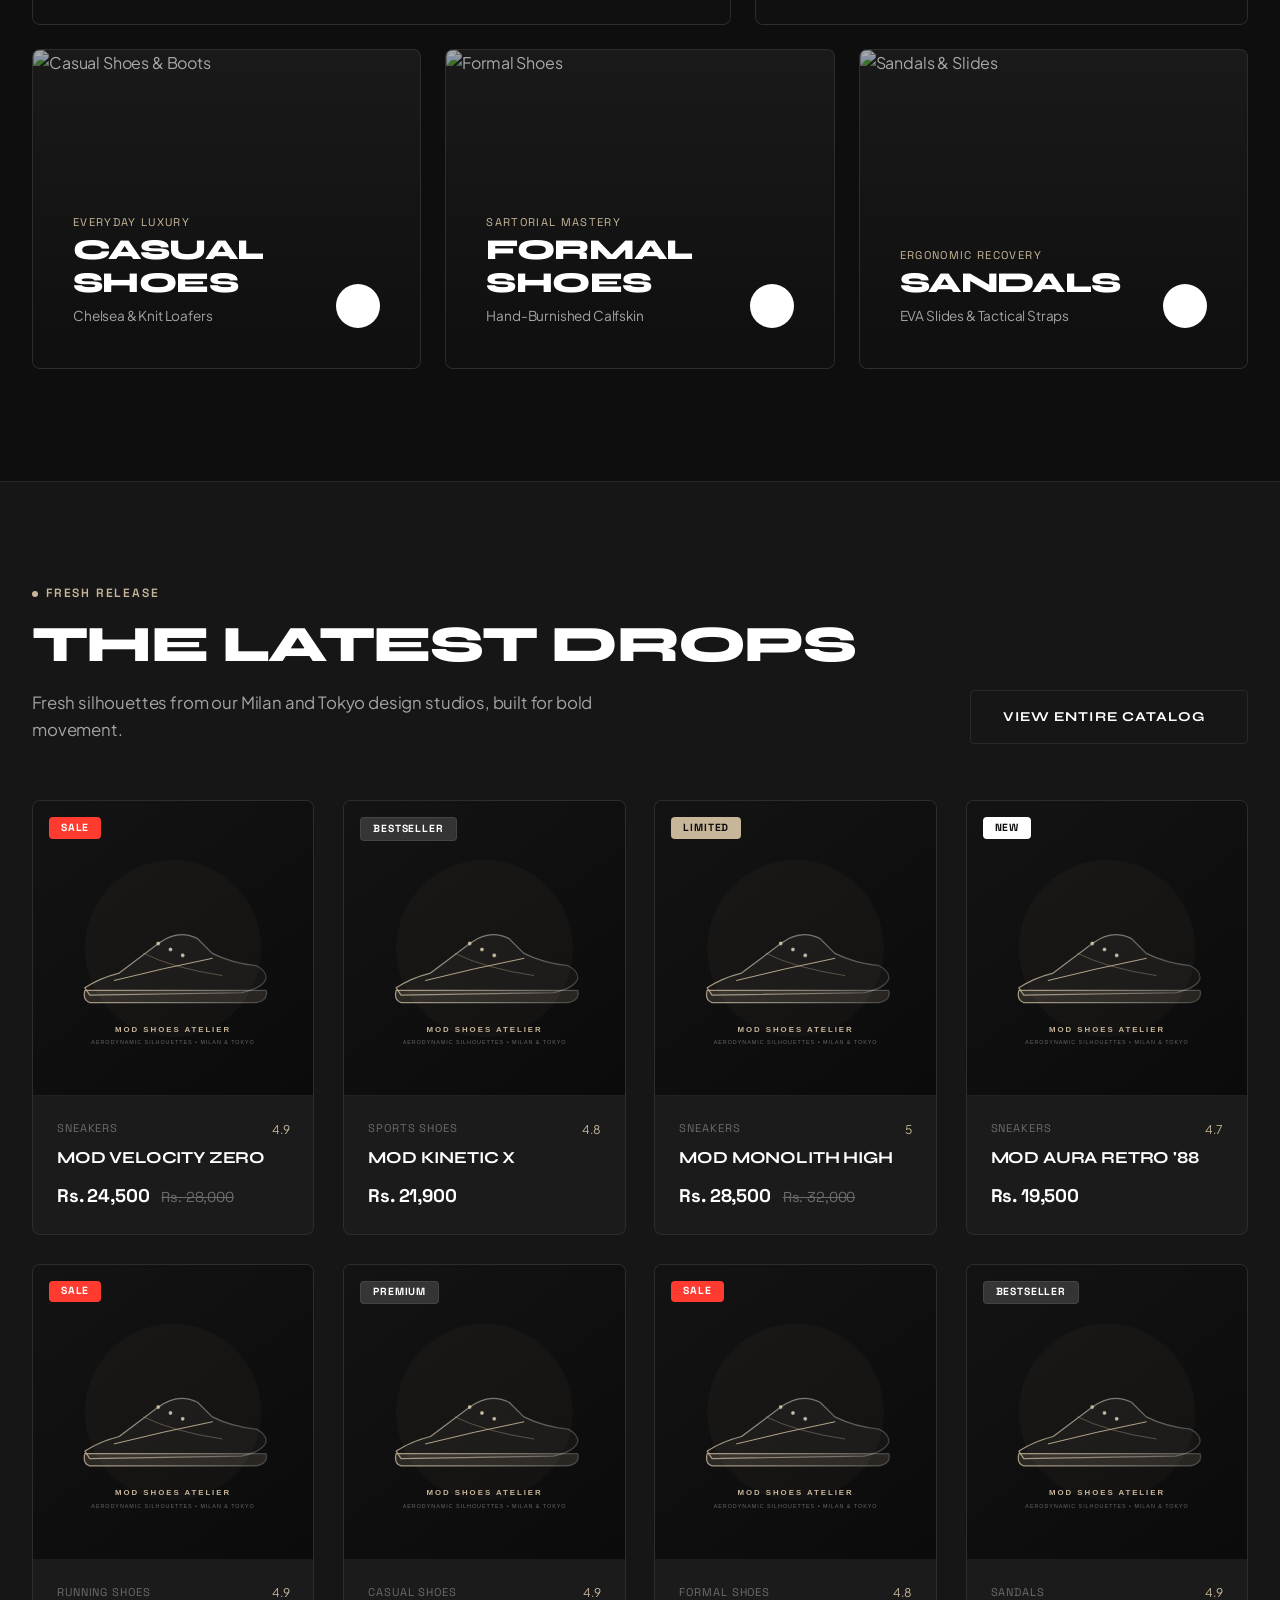
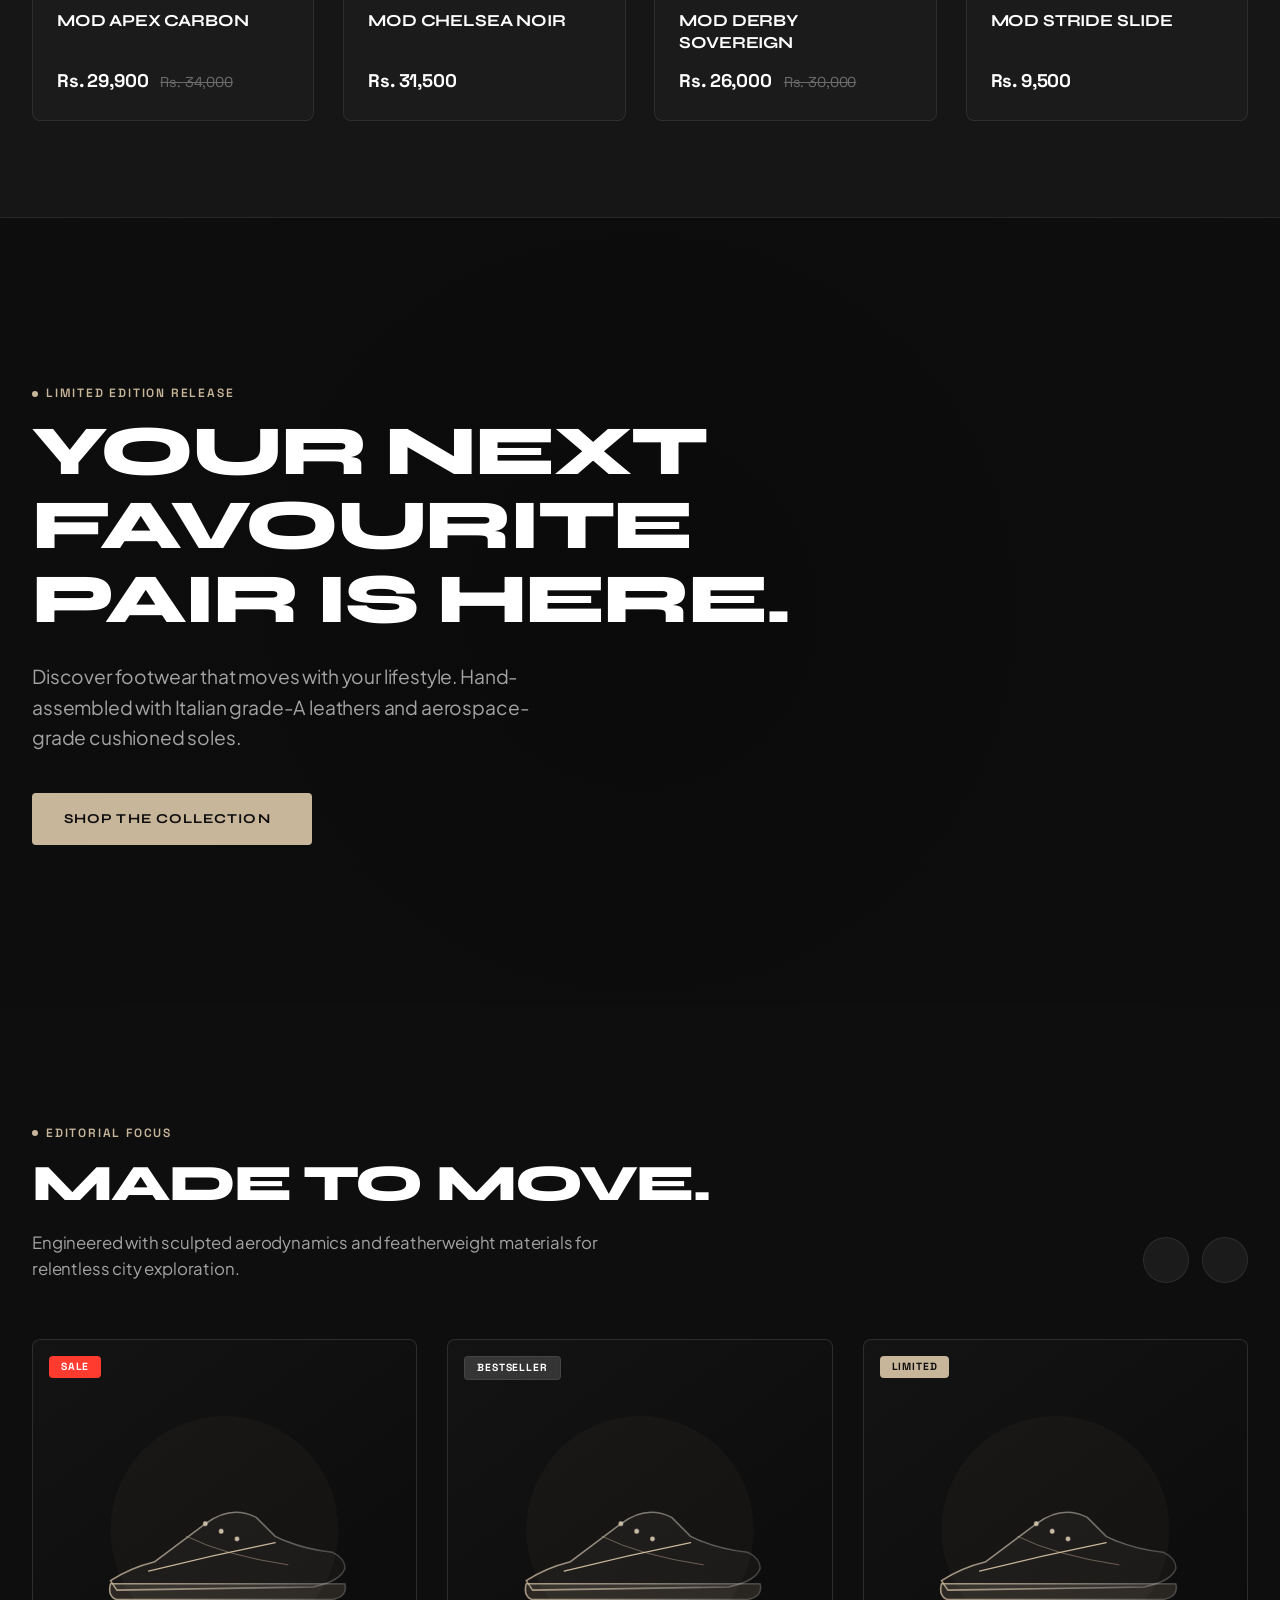
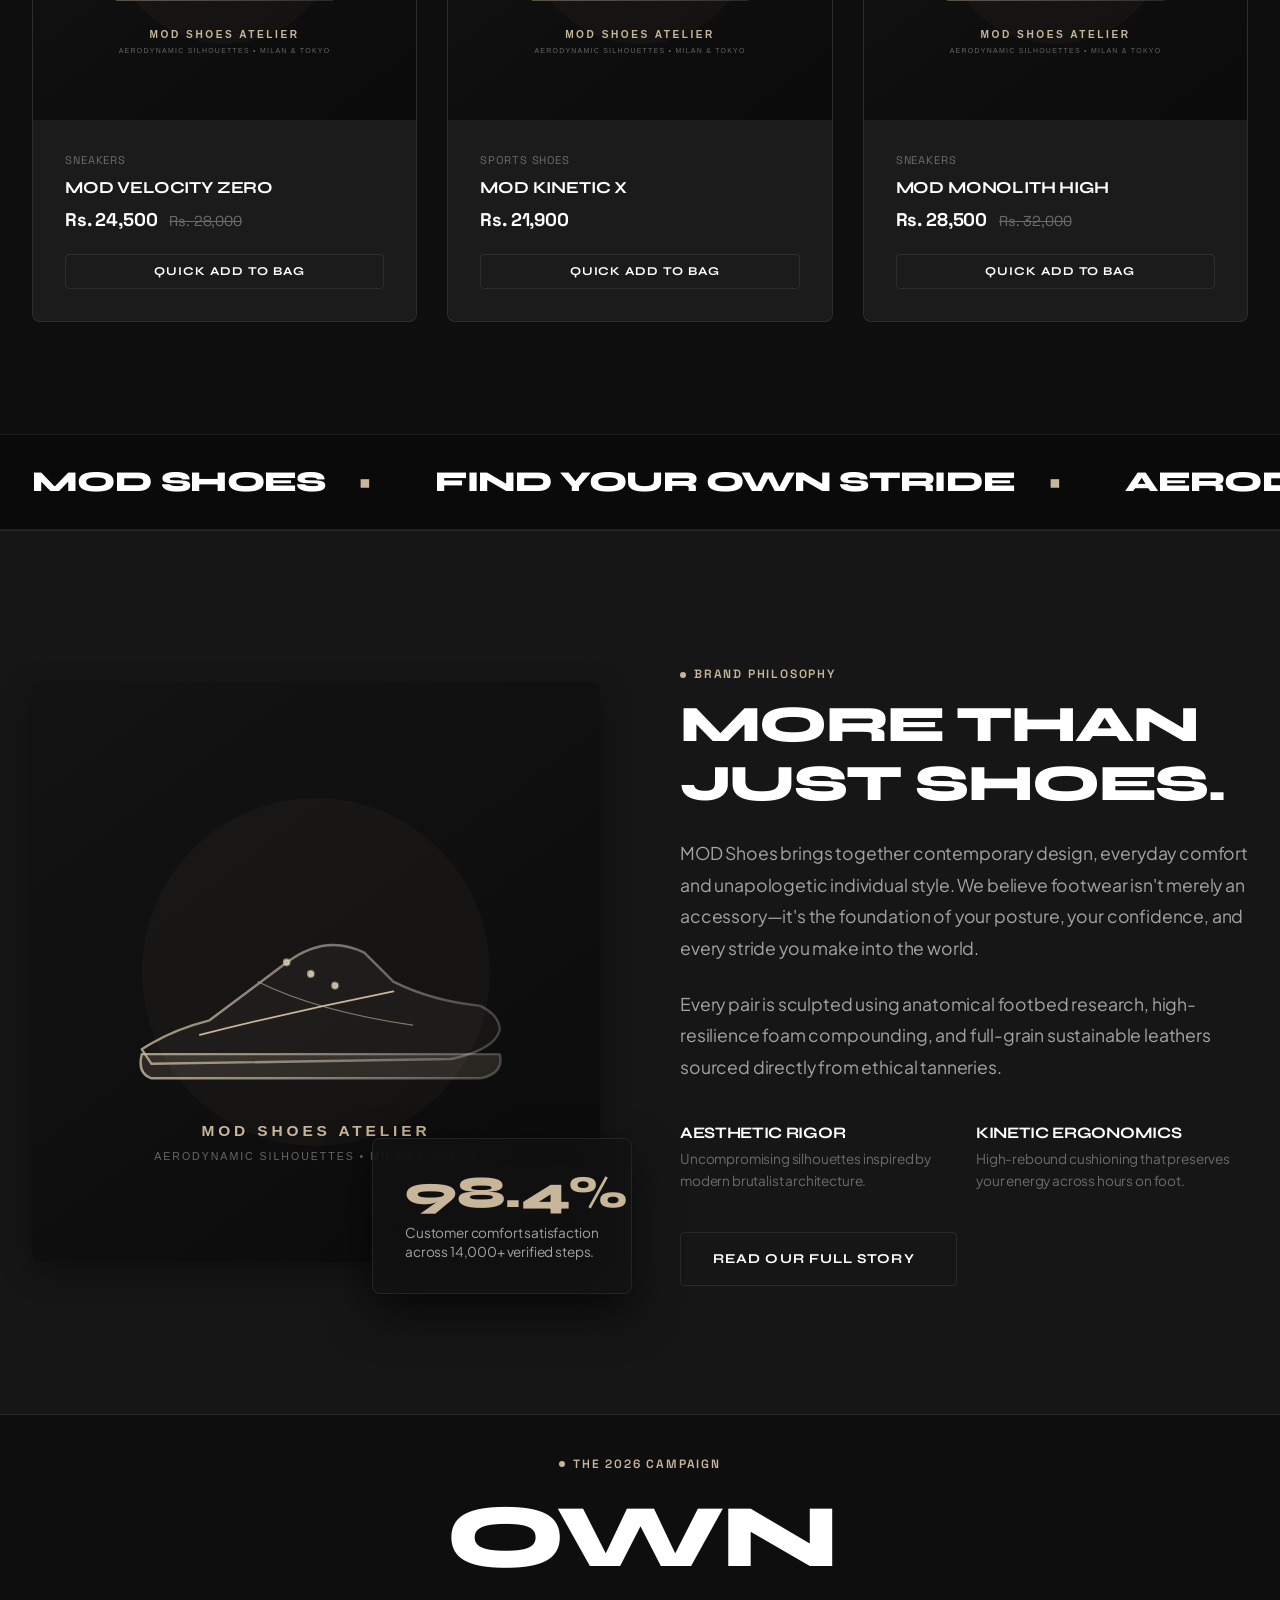
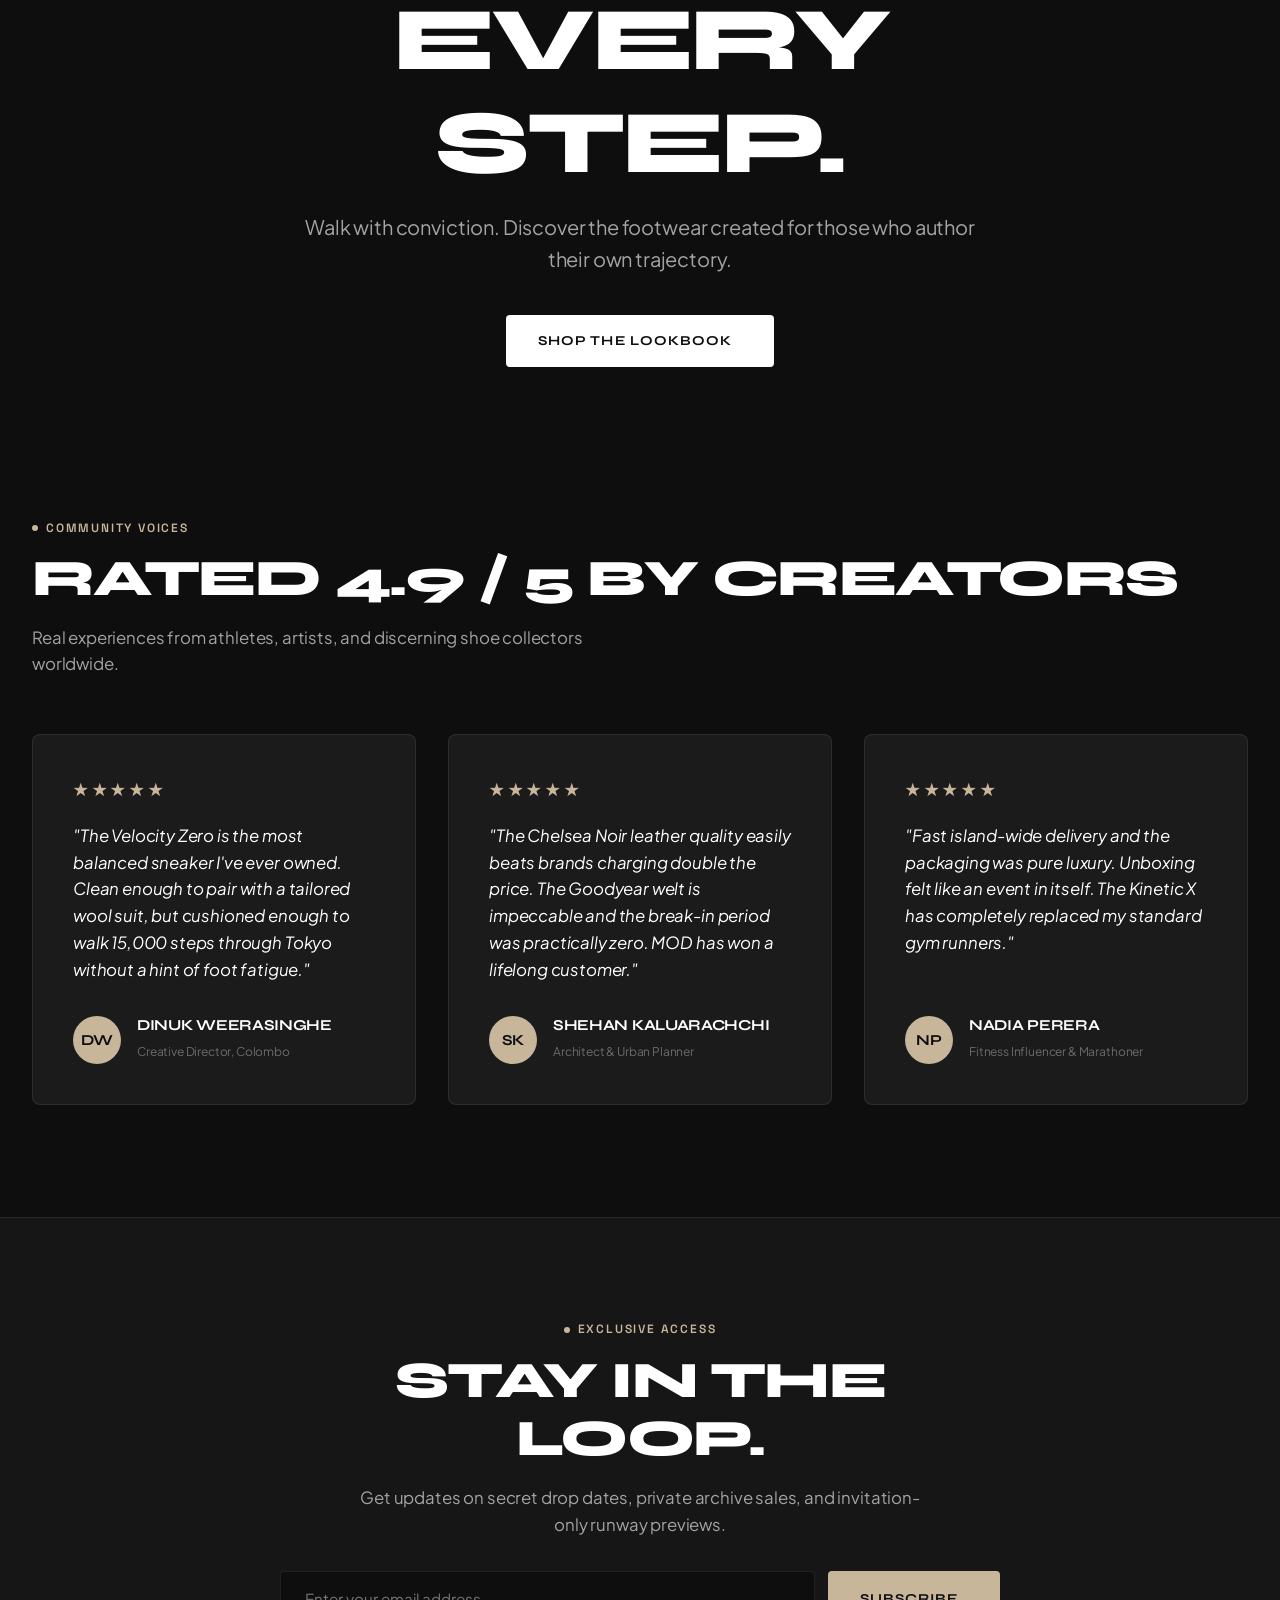
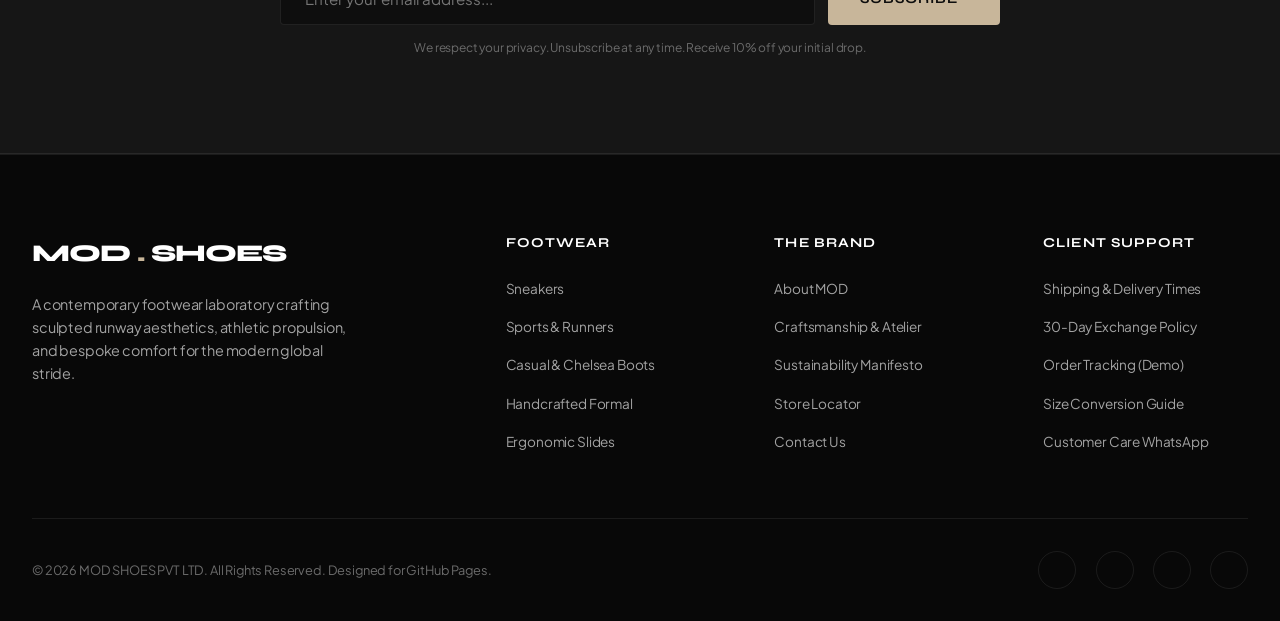
==== commit 032b1706: "fix(footer): responsive luxury 2-column mobile footer grid with touch-friendly links and centered so" ====
--- a/index.html
+++ b/index.html
@@ -572,7 +572,7 @@
                 </div>
 
                 <!-- Col 1: Shop -->
-                <div>
+                <div class="footer-col footer-col-shop">
                     <h4 class="footer-col-title">Footwear</h4>
                     <ul class="footer-links-list">
                         <li><a href="shop.html?category=Sneakers">Sneakers</a></li>
@@ -584,7 +584,7 @@
                 </div>
 
                 <!-- Col 2: Brand -->
-                <div>
+                <div class="footer-col footer-col-brand">
                     <h4 class="footer-col-title">The Brand</h4>
                     <ul class="footer-links-list">
                         <li><a href="about.html">About MOD</a></li>
@@ -596,7 +596,7 @@
                 </div>
 
                 <!-- Col 3: Customer Care -->
-                <div>
+                <div class="footer-col footer-col-support">
                     <h4 class="footer-col-title">Client Support</h4>
                     <ul class="footer-links-list">
                         <li><a href="contact.html#faq">Shipping &amp; Delivery Times</a></li>
--- a/css/style.css
+++ b/css/style.css
@@ -3107,11 +3107,96 @@
     color: var(--color-accent);
 }
 
+/* Product Description Container with Show More / Show Less Toggle */
+.pd-description-container {
+    margin: 1.2rem 0 1.5rem;
+    position: relative;
+}
+
+.pd-description-body {
+    position: relative;
+    max-height: 90px;
+    overflow: hidden;
+    transition: max-height 0.4s cubic-bezier(0.16, 1, 0.3, 1);
+}
+
+.pd-description-container:not(.expanded) .pd-description-body::after {
+    content: '';
+    position: absolute;
+    bottom: 0;
+    left: 0;
+    right: 0;
+    height: 48px;
+    background: linear-gradient(to bottom, rgba(14, 14, 14, 0) 0%, rgba(14, 14, 14, 0.95) 100%);
+    pointer-events: none;
+    transition: opacity var(--transition-fast);
+}
+
+.pd-description-container.expanded .pd-description-body {
+    max-height: 800px;
+}
+
+.pd-desc-toggle-btn {
+    display: inline-flex;
+    align-items: center;
+    gap: 0.4rem;
+    margin-top: 0.6rem;
+    padding: 0.35rem 0.85rem;
+    background-color: rgba(200, 182, 154, 0.08);
+    border: 1px solid rgba(200, 182, 154, 0.25);
+    border-radius: var(--radius-full);
+    color: var(--color-accent);
+    font-family: var(--font-body);
+    font-size: 0.78rem;
+    font-weight: 700;
+    letter-spacing: 0.06em;
+    text-transform: uppercase;
+    cursor: pointer;
+    transition: all var(--transition-fast);
+}
+
+.pd-desc-toggle-btn:hover {
+    background-color: var(--color-accent);
+    color: var(--color-bg-primary);
+    border-color: var(--color-accent);
+}
+
+.desc-toggle-icon {
+    transition: transform var(--transition-normal);
+}
+
+.pd-description-container.expanded .desc-toggle-icon {
+    transform: rotate(180deg);
+}
+
 .pd-actions-group {
     display: flex;
     gap: 1rem;
     margin: 2rem 0;
     align-items: center;
+}
+
+.pd-actions-group .quantity-stepper {
+    height: 52px;
+}
+
+.pd-actions-group .pd-add-btn {
+    flex-grow: 1;
+    height: 52px;
+}
+
+.pd-actions-group .pd-wish-btn {
+    width: 52px;
+    height: 52px;
+    flex-shrink: 0;
+    display: inline-flex;
+    align-items: center;
+    justify-content: center;
+}
+
+.pd-actions-group .pd-buy-btn {
+    height: 52px;
+    min-width: 140px;
 }
 
 .pd-specs-table {
@@ -3188,3 +3273,84 @@
 .accordion-item.open .accordion-icon {
     transform: rotate(180deg);
 }
+
+/* ==========================================================================
+   ABOUT & CONTACT PAGE LAYOUT UTILITIES
+   ========================================================================== */
+.about-pillars-grid {
+    display: grid;
+    grid-template-columns: repeat(4, 1fr);
+    gap: 2rem;
+}
+
+.about-pillar-card {
+    padding: 2rem;
+}
+
+.about-lookbook-grid {
+    display: grid;
+    grid-template-columns: repeat(3, 1fr);
+    gap: 1.5rem;
+}
+
+.about-lookbook-grid .lookbook-item {
+    border-radius: var(--radius-md);
+    overflow: hidden;
+    height: 420px;
+}
+
+.about-lookbook-grid .lookbook-item img {
+    width: 100%;
+    height: 100%;
+    object-fit: cover;
+    transition: transform var(--transition-slow);
+}
+
+.about-lookbook-grid .lookbook-item:hover img {
+    transform: scale(1.05);
+}
+
+.contact-channels-grid {
+    display: grid;
+    grid-template-columns: 1fr 1fr;
+    gap: 1rem;
+    margin-bottom: 2rem;
+}
+
+.contact-channel-card {
+    background-color: var(--color-bg-card);
+    border: 1px solid var(--color-border);
+    border-radius: var(--radius-sm);
+    padding: 1.2rem;
+}
+
+.contact-hours-row {
+    display: flex;
+    justify-content: space-between;
+    align-items: center;
+}
+
+.contact-form-card {
+    background-color: var(--color-bg-card);
+    border: 1px solid var(--color-border);
+    border-radius: var(--radius-md);
+    padding: 2.5rem;
+}
+
+.pd-trust-box {
+    display: grid;
+    grid-template-columns: 1fr 1fr;
+    gap: 1rem;
+    padding: 1.2rem;
+    background-color: var(--color-bg-card);
+    border: 1px solid var(--color-border);
+    border-radius: var(--radius-sm);
+    margin: 2rem 0;
+}
+
+.pd-trust-item {
+    display: flex;
+    align-items: center;
+    gap: 0.8rem;
+    font-size: 0.82rem;
+}
--- a/css/responsive.css
+++ b/css/responsive.css
@@ -106,6 +106,21 @@
     .trust-grid {
         grid-template-columns: repeat(2, 1fr);
         gap: 1.5rem;
+    }
+
+    /* About Page Grids on Tablets */
+    .about-pillars-grid {
+        grid-template-columns: repeat(2, 1fr);
+        gap: 1.5rem;
+    }
+
+    .about-lookbook-grid {
+        grid-template-columns: repeat(2, 1fr);
+        gap: 1.2rem;
+    }
+
+    .about-lookbook-grid .lookbook-item {
+        height: 340px;
     }
 
     /* Categories Grid */
@@ -246,10 +261,16 @@
         height: 280px;
     }
 
-    /* Footer */
+    /* Footer Tablet Layout */
     .footer-top-grid {
-        grid-template-columns: 1fr 1fr;
-        gap: 2.5rem;
+        grid-template-columns: repeat(3, 1fr);
+        gap: 3rem 2rem;
+    }
+
+    .footer-brand-col {
+        grid-column: 1 / -1;
+        max-width: 520px;
+        margin-bottom: 0.5rem;
     }
 }
 
@@ -540,19 +561,355 @@
         flex-direction: column;
     }
 
+    /* Footer Mobile Layout - High-Fashion 2-Column Grid */
+    .site-footer {
+        padding: 3.5rem 0 2rem;
+    }
+
     .footer-top-grid {
-        grid-template-columns: 1fr;
-        gap: 2rem;
+        grid-template-columns: repeat(2, 1fr);
+        gap: 2rem 1.25rem;
+        margin-bottom: 2.5rem;
+    }
+
+    .footer-brand-col {
+        grid-column: 1 / -1;
+        margin-bottom: 0.5rem;
+    }
+
+    .footer-brand-col .brand-logo {
+        font-size: 1.35rem;
+    }
+
+    .footer-brand-col p {
+        max-width: 100%;
+        font-size: 0.88rem;
+        line-height: 1.6;
+        color: var(--color-text-secondary);
+        margin-top: 0.75rem;
+    }
+
+    .footer-col-title {
+        font-size: 0.82rem;
+        letter-spacing: 0.08em;
+        color: var(--color-accent);
+        margin-bottom: 0.85rem;
+    }
+
+    .footer-links-list {
+        gap: 0.45rem;
+    }
+
+    .footer-links-list a {
+        display: inline-block;
+        padding: 0.35rem 0;
+        font-size: 0.86rem;
+        color: var(--color-text-secondary);
+        transition: color var(--transition-fast), transform var(--transition-fast);
+    }
+
+    .footer-links-list a:hover,
+    .footer-links-list a:active {
+        color: var(--color-accent);
+        transform: translateX(2px);
+    }
+
+    .footer-col-support {
+        grid-column: 1 / -1;
+        padding-top: 1.2rem;
+        border-top: 1px solid rgba(255, 255, 255, 0.06);
+    }
+
+    .footer-col-support .footer-links-list {
+        display: grid;
+        grid-template-columns: repeat(2, 1fr);
+        gap: 0.5rem 1.25rem;
     }
 
     .footer-bottom-row {
+        flex-direction: column-reverse;
+        align-items: center;
+        text-align: center;
+        gap: 1.4rem;
+        padding-top: 1.8rem;
+    }
+
+    .footer-social-links {
+        display: flex;
+        justify-content: center;
+        align-items: center;
+        gap: 0.85rem;
+        width: 100%;
+    }
+
+    .footer-social-btn {
+        width: 44px;
+        height: 44px;
+        min-width: 44px;
+        min-height: 44px;
+        display: inline-flex;
+        align-items: center;
+        justify-content: center;
+        border-radius: 50%;
+        background-color: var(--color-bg-card);
+    }
+
+    .copyright-text {
+        font-size: 0.78rem;
+        line-height: 1.5;
+        max-width: 340px;
+        margin: 0 auto;
+        color: var(--color-text-muted);
+    }
+
+    .trust-grid {
+        grid-template-columns: 1fr;
+    }
+
+    /* Announcement Bar Mobile */
+    .announcement-bar {
+        height: auto;
+        min-height: 32px;
+        padding: 0.35rem 0.75rem;
+        font-size: 0.65rem;
+        letter-spacing: 0.05em;
+        line-height: 1.35;
+    }
+
+    /* Category Cards Mobile */
+    .category-card {
+        padding: 1.5rem 1.25rem;
+        height: 240px;
+    }
+
+    /* Promotional Parallax Banner Mobile */
+    .parallax-banner-section {
+        padding: 4.5rem 0 5rem;
+    }
+
+    .banner-lead-title {
+        font-size: clamp(1.8rem, 7.5vw, 2.4rem);
+        line-height: 1.1;
+        margin-bottom: 1rem;
+    }
+
+    /* Editorial Full-width Campaign Banner Mobile */
+    .editorial-fullwidth-section {
+        background-attachment: scroll; /* Smooth scrolling without iOS stutter */
+        height: auto;
+        min-height: 380px;
+        padding: 4.5rem 1rem;
+    }
+
+    .editorial-title {
+        font-size: clamp(1.9rem, 8vw, 2.8rem);
+        line-height: 1.1;
+    }
+
+    /* Brand Story Floating Stat Card Mobile */
+    .story-floating-stat-card {
+        position: static;
+        margin-top: 1rem;
+        max-width: 100%;
+        padding: 1.25rem;
+    }
+
+    .stat-number {
+        font-size: 2.2rem;
+    }
+
+    /* Testimonials Mobile */
+    .testimonial-card {
+        padding: 1.5rem 1.25rem;
+    }
+
+    .testimonial-quote {
+        font-size: 0.92rem;
+        line-height: 1.55;
+        margin-bottom: 1.25rem;
+    }
+
+    /* Marquee Mobile */
+    .marquee-container {
+        padding: 1rem 0;
+    }
+
+    .marquee-item {
+        font-size: 1.25rem;
+        gap: 1.2rem;
+        padding: 0 1.2rem;
+    }
+
+    /* Product Details Page (PDP) Mobile Layout */
+    .pd-description-body {
+        max-height: 75px; /* Clean 2-3 line clamp on mobile screens */
+    }
+
+    .pd-actions-group {
+        display: grid;
+        grid-template-columns: auto 1fr 48px;
+        gap: 0.6rem;
+        width: 100%;
+        margin: 1.5rem 0;
+        align-items: center;
+    }
+
+    .pd-actions-group .quantity-stepper {
+        grid-column: 1;
+        grid-row: 1;
+        height: 48px !important;
+    }
+
+    .pd-actions-group .quantity-stepper .stepper-btn {
+        width: 32px;
+    }
+
+    .pd-actions-group .quantity-stepper .stepper-value {
+        width: 34px;
+        font-size: 0.9rem;
+    }
+
+    .pd-actions-group #pdAddToCartBtn {
+        grid-column: 2;
+        grid-row: 1;
+        width: 100%;
+        height: 48px !important;
+        font-size: 0.82rem;
+        font-weight: 700;
+        letter-spacing: 0.05em;
+        padding: 0 0.6rem;
+        white-space: nowrap;
+    }
+
+    .pd-actions-group #pdAddToCartBtn i,
+    .pd-actions-group #pdAddToCartBtn svg {
+        width: 16px;
+        height: 16px;
+        margin-right: 4px;
+    }
+
+    .pd-actions-group #pdWishlistBtn {
+        grid-column: 3;
+        grid-row: 1;
+        width: 48px !important;
+        height: 48px !important;
+        display: inline-flex !important;
+        align-items: center;
+        justify-content: center;
+        margin: 0 !important;
+        border-radius: var(--radius-sm);
+    }
+
+    .pd-actions-group #pdWishlistBtn svg {
+        width: 20px;
+        height: 20px;
+    }
+
+    .pd-actions-group #pdBuyNowBtn {
+        grid-column: 1 / -1;
+        grid-row: 2;
+        width: 100%;
+        height: 48px !important;
+        font-size: 0.85rem;
+        font-weight: 700;
+        letter-spacing: 0.05em;
+        margin: 0 !important;
+    }
+
+    .pd-trust-box {
+        grid-template-columns: 1fr;
+        gap: 0.8rem;
+        padding: 1rem;
+    }
+
+    .pd-title {
+        font-size: clamp(1.6rem, 6vw, 2.2rem);
+    }
+
+    .pd-price {
+        font-size: 1.6rem;
+    }
+
+    /* About Page Mobile Layout */
+    .about-pillars-grid {
+        grid-template-columns: 1fr;
+        gap: 1.2rem;
+    }
+
+    .about-pillar-card {
+        padding: 1.5rem 1.25rem;
+    }
+
+    .about-lookbook-grid {
+        grid-template-columns: 1fr;
+        gap: 1.2rem;
+    }
+
+    .about-lookbook-grid .lookbook-item {
+        height: 280px;
+    }
+
+    /* Contact Page Mobile Layout */
+    .contact-channels-grid {
+        grid-template-columns: 1fr;
+        gap: 0.8rem;
+    }
+
+    .contact-hours-row {
+        flex-wrap: wrap;
+        gap: 0.2rem;
+    }
+
+    .contact-form-card {
+        padding: 1.5rem 1.2rem;
+    }
+
+    /* Quick View & Checkout Drawers Mobile */
+    .qv-actions-row {
         flex-direction: column;
-        text-align: center;
-        gap: 1rem;
-    }
-
-    .trust-grid {
-        grid-template-columns: 1fr;
+        gap: 0.6rem;
+        width: 100%;
+    }
+
+    .qv-actions-row .btn {
+        width: 100%;
+    }
+
+    .qv-main-img-wrap {
+        height: 240px;
+    }
+
+    .checkout-steps-bar {
+        margin-bottom: 1.8rem;
+    }
+
+    .step-progress-item {
+        padding: 0 0.35rem;
+        font-size: 0.72rem;
+        gap: 0.35rem;
+    }
+
+    .step-num {
+        width: 24px;
+        height: 24px;
+        font-size: 0.72rem;
+    }
+
+    .drawer-header {
+        padding: 1.2rem 1.25rem;
+    }
+
+    .drawer-footer {
+        padding: 1.2rem 1.25rem;
+    }
+
+    /* Prevent iOS Safari Input Auto-Zoom */
+    input, select, textarea,
+    .form-control,
+    .site-search-input,
+    .promo-input,
+    .newsletter-input {
+        font-size: 16px !important;
     }
 }
 
@@ -605,15 +962,6 @@
         width: 100%;
     }
 
-    .pd-actions-group {
-        flex-direction: column;
-        width: 100%;
-    }
-
-    .pd-actions-group .btn {
-        width: 100%;
-    }
-
     .pd-main-img-box {
         height: 320px;
     }
@@ -624,6 +972,20 @@
 
     .pd-thumb-btn {
         height: 70px;
+    }
+
+    /* Footer Extra Small Devices */
+    .footer-top-grid {
+        gap: 1.8rem 1rem;
+    }
+
+    .footer-col-support .footer-links-list {
+        grid-template-columns: 1fr;
+        gap: 0.45rem;
+    }
+
+    .footer-links-list a {
+        font-size: 0.83rem;
     }
 }
 
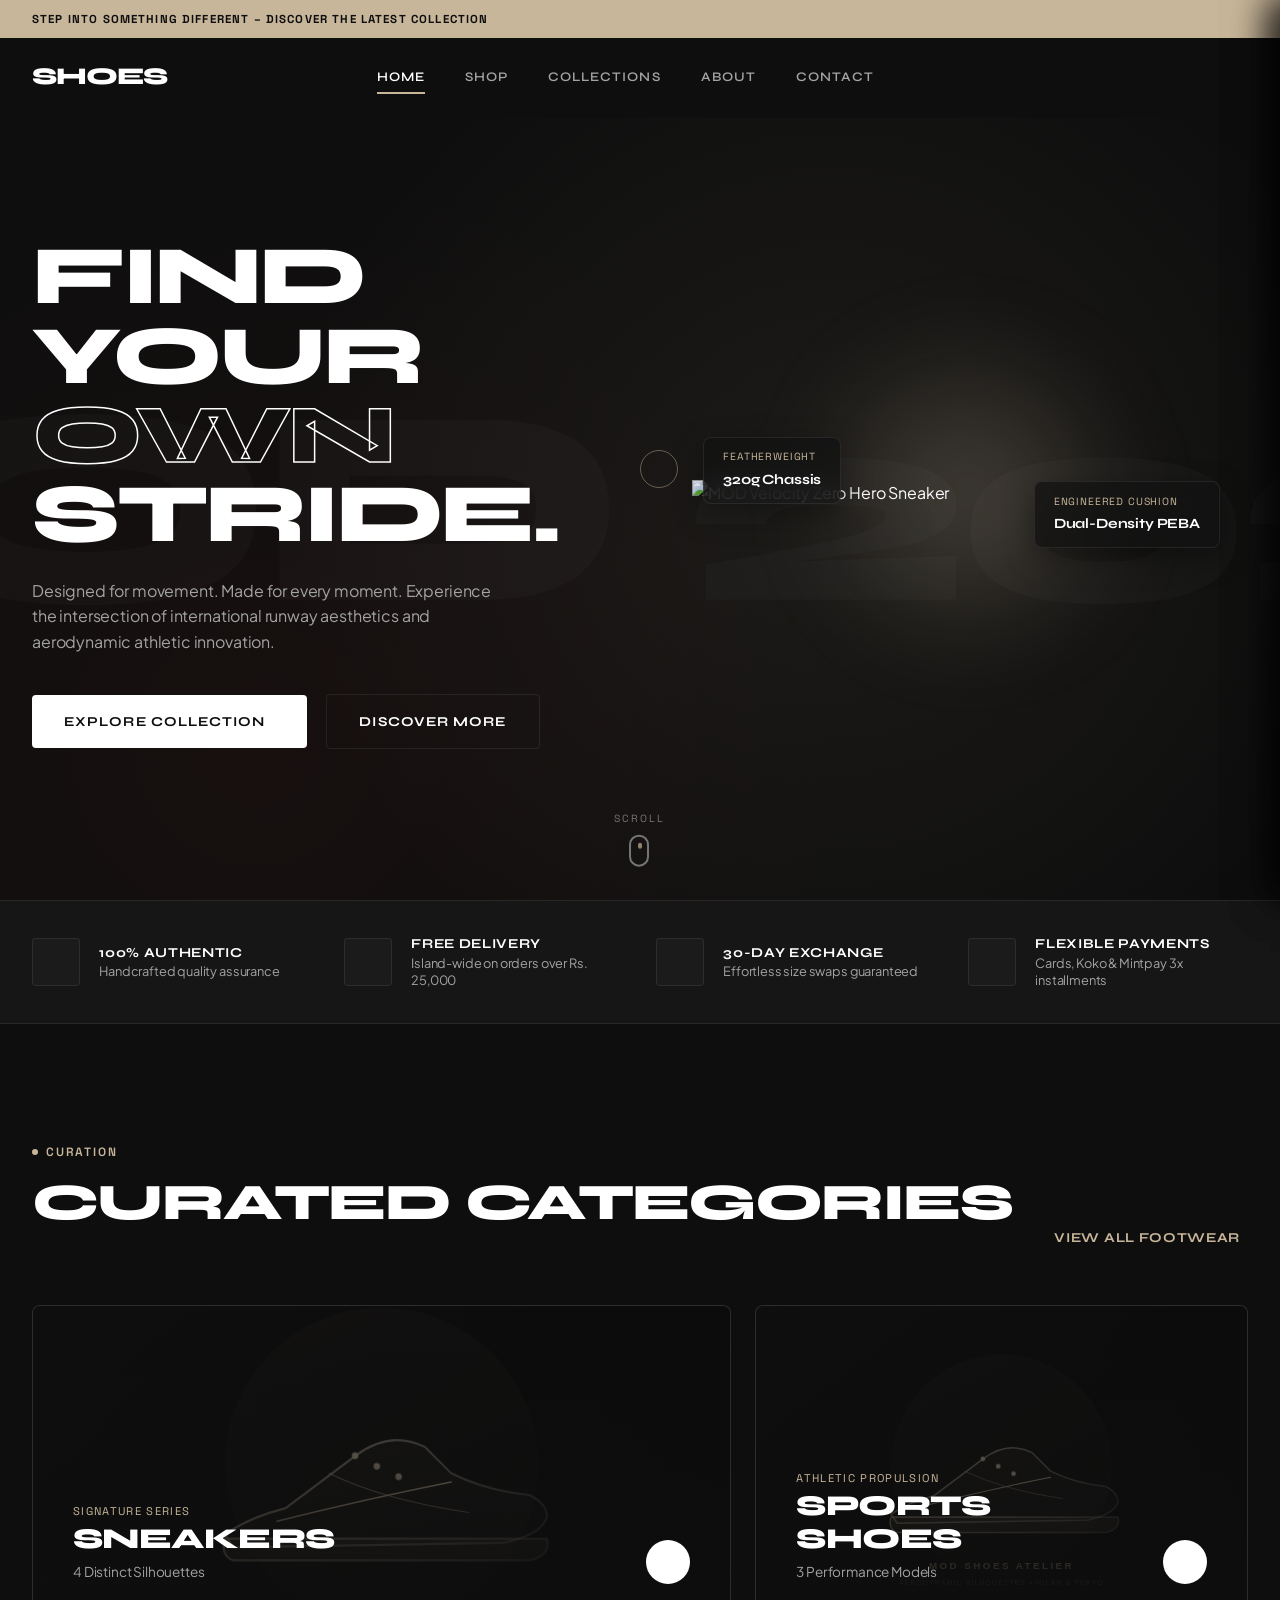
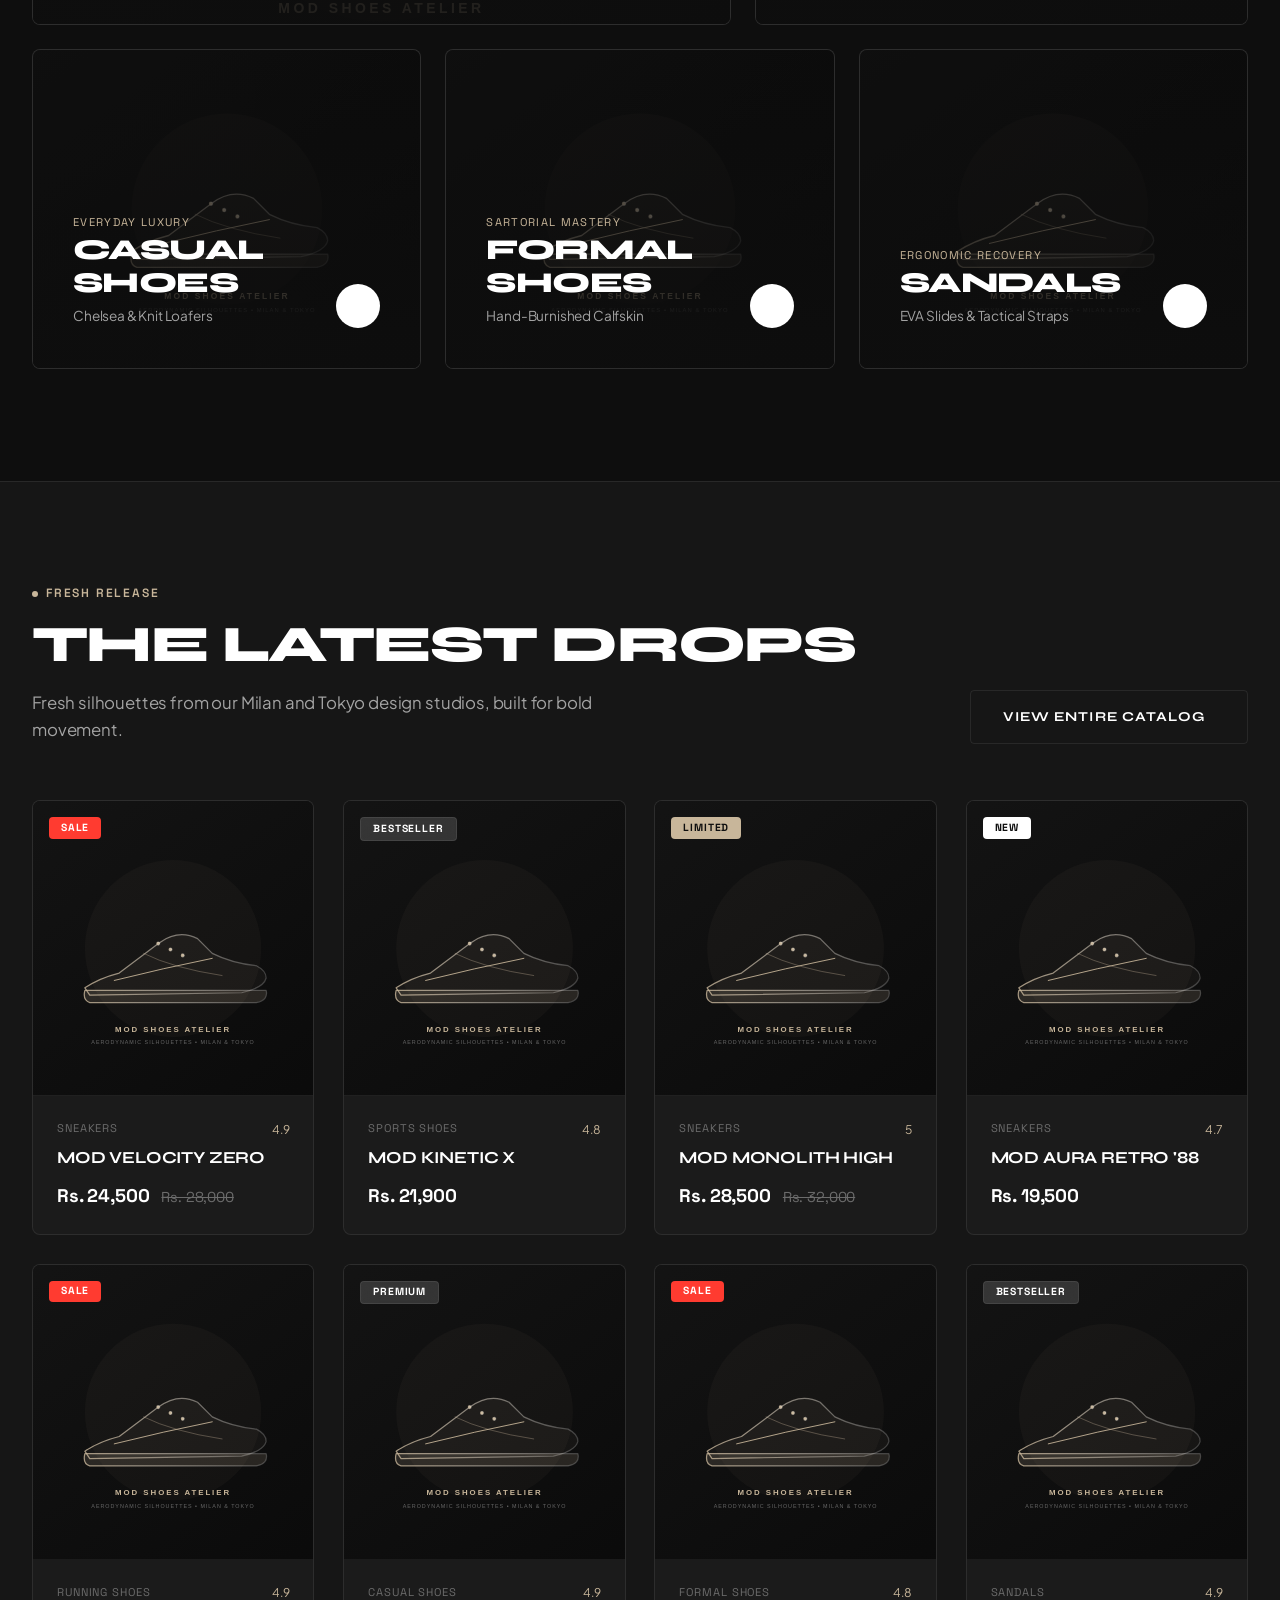
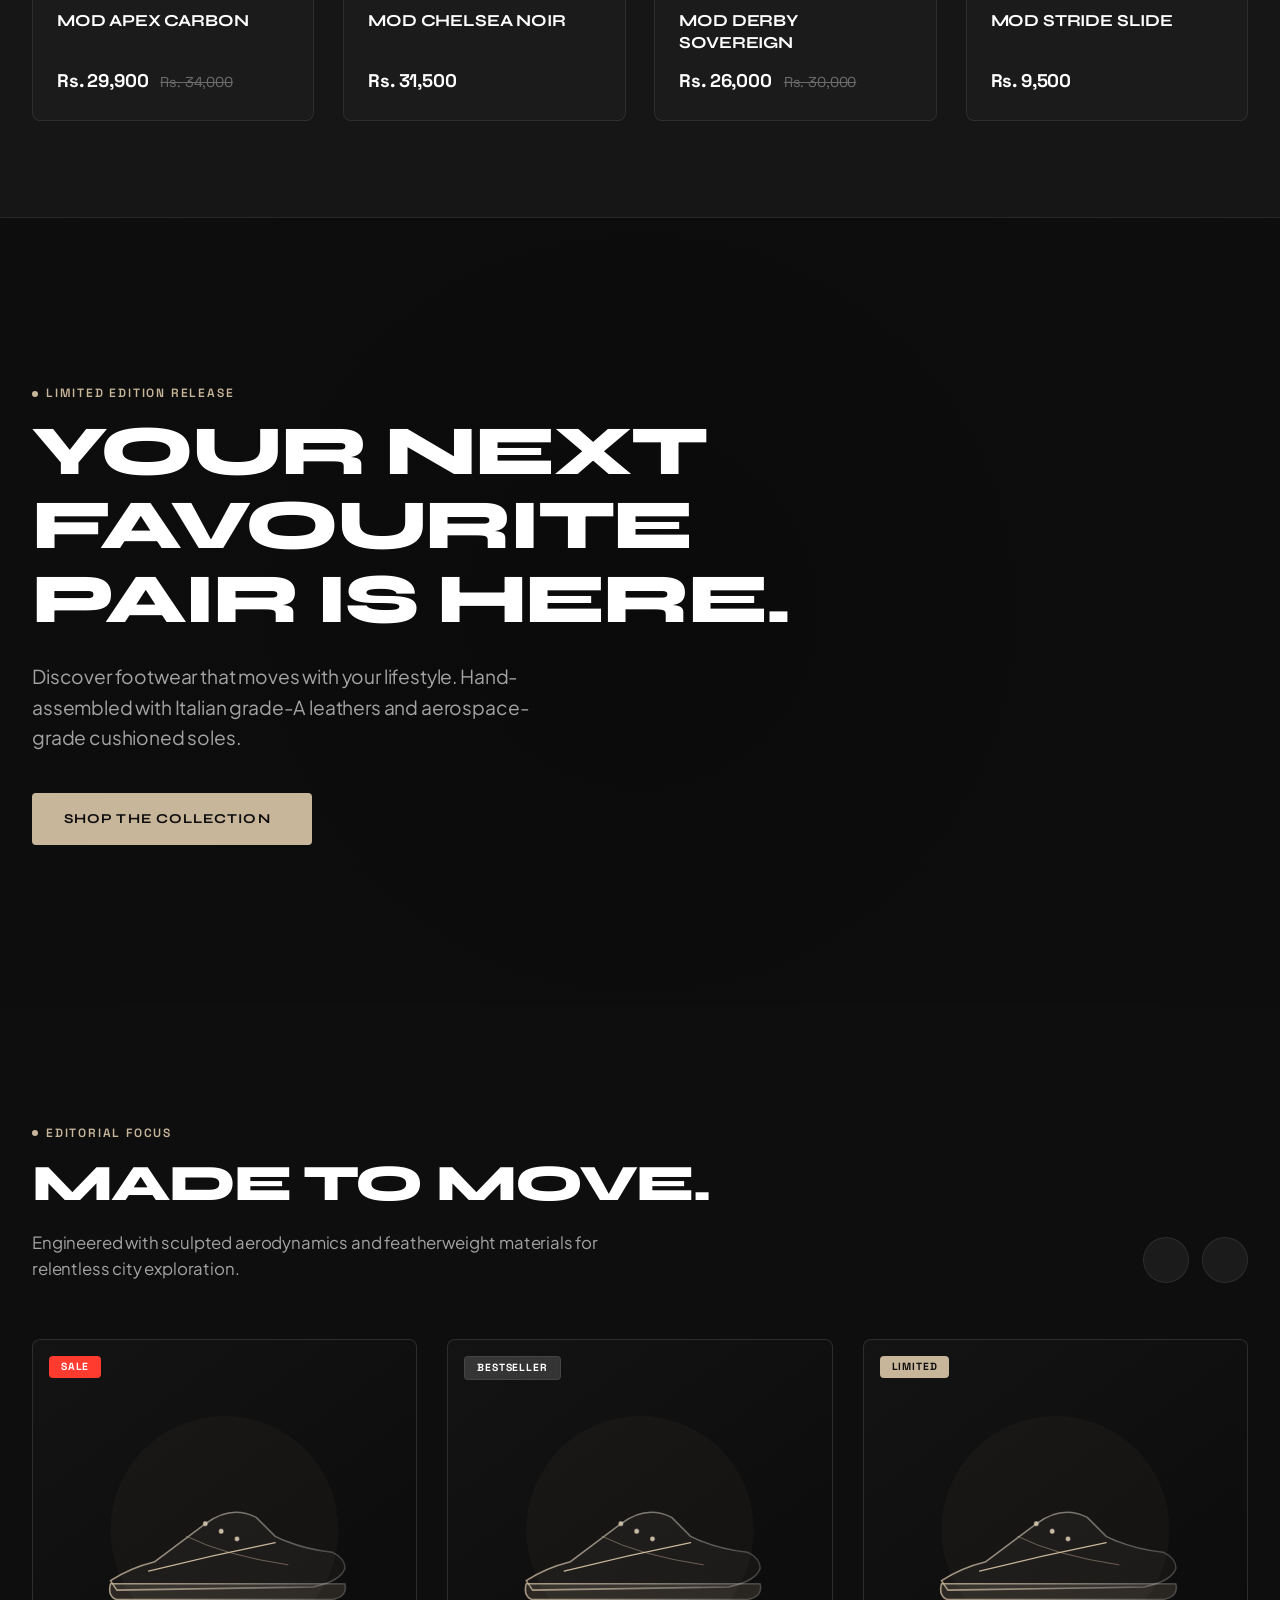
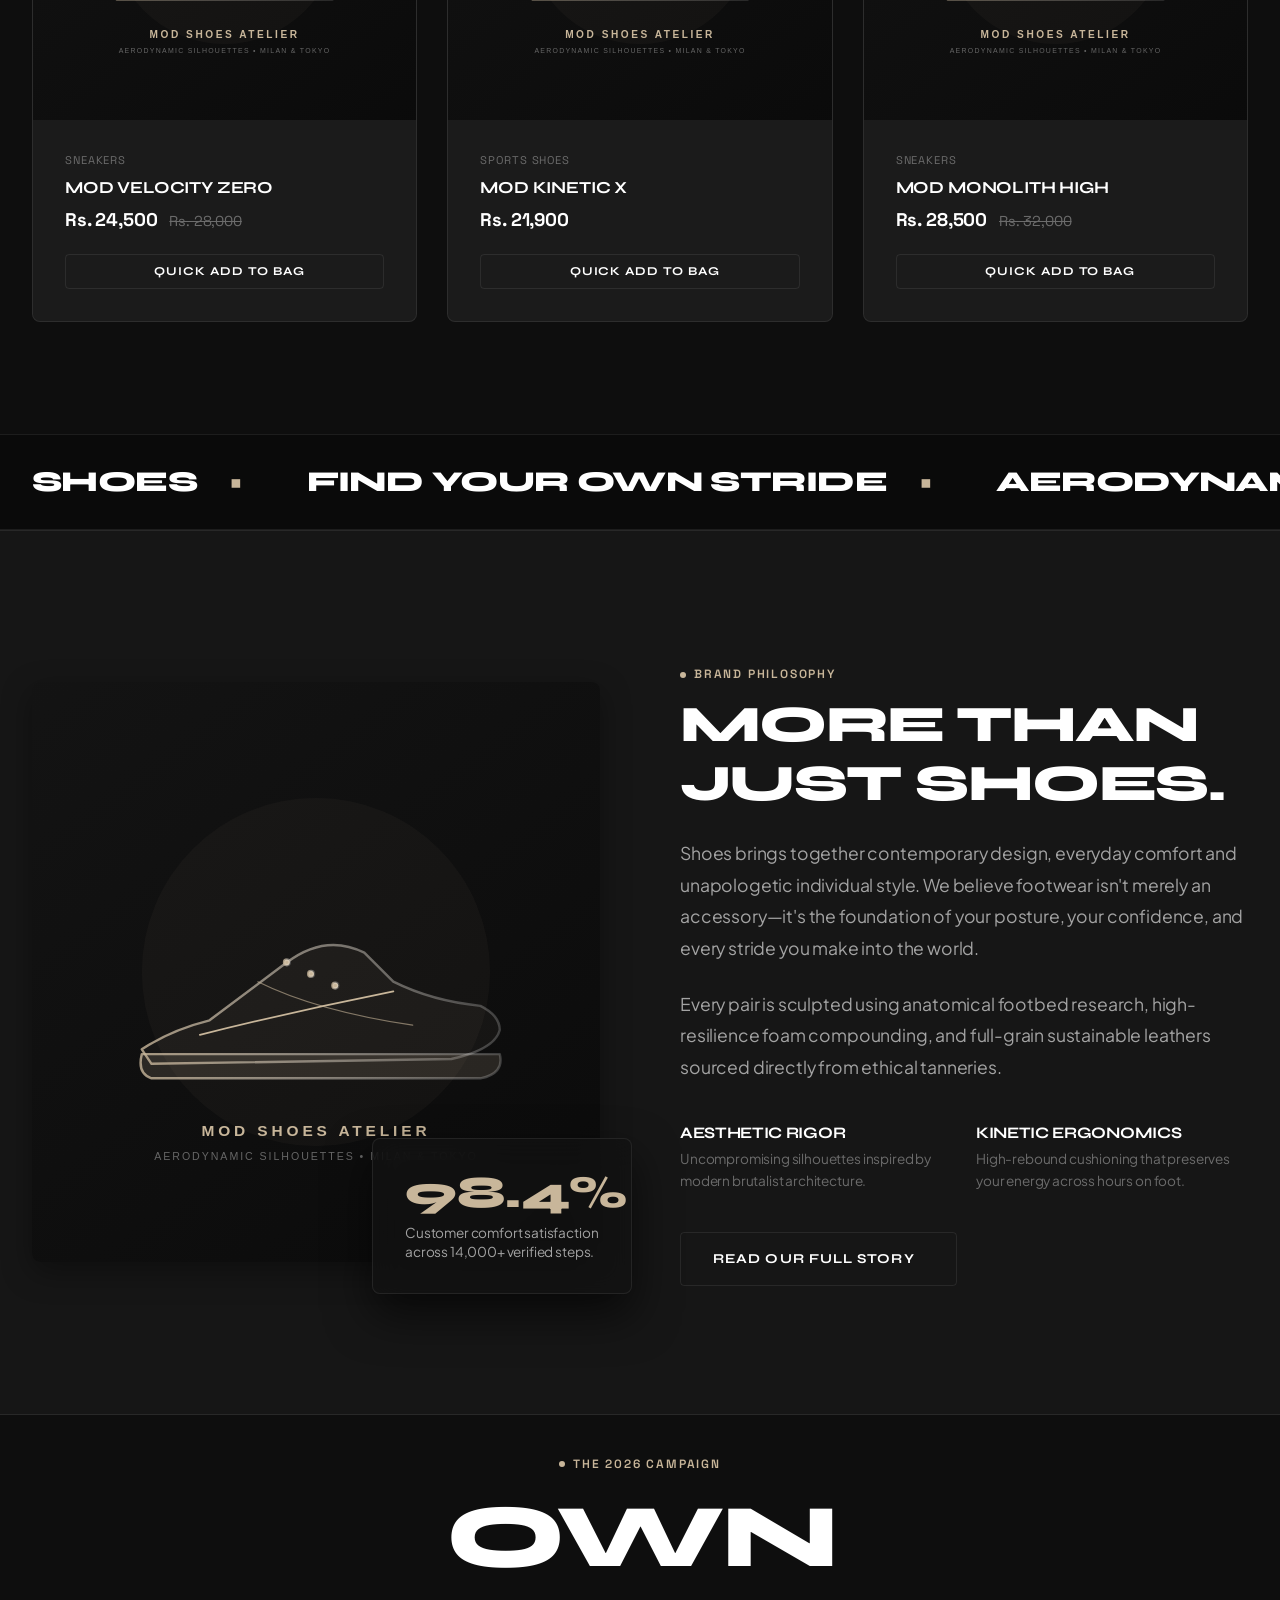
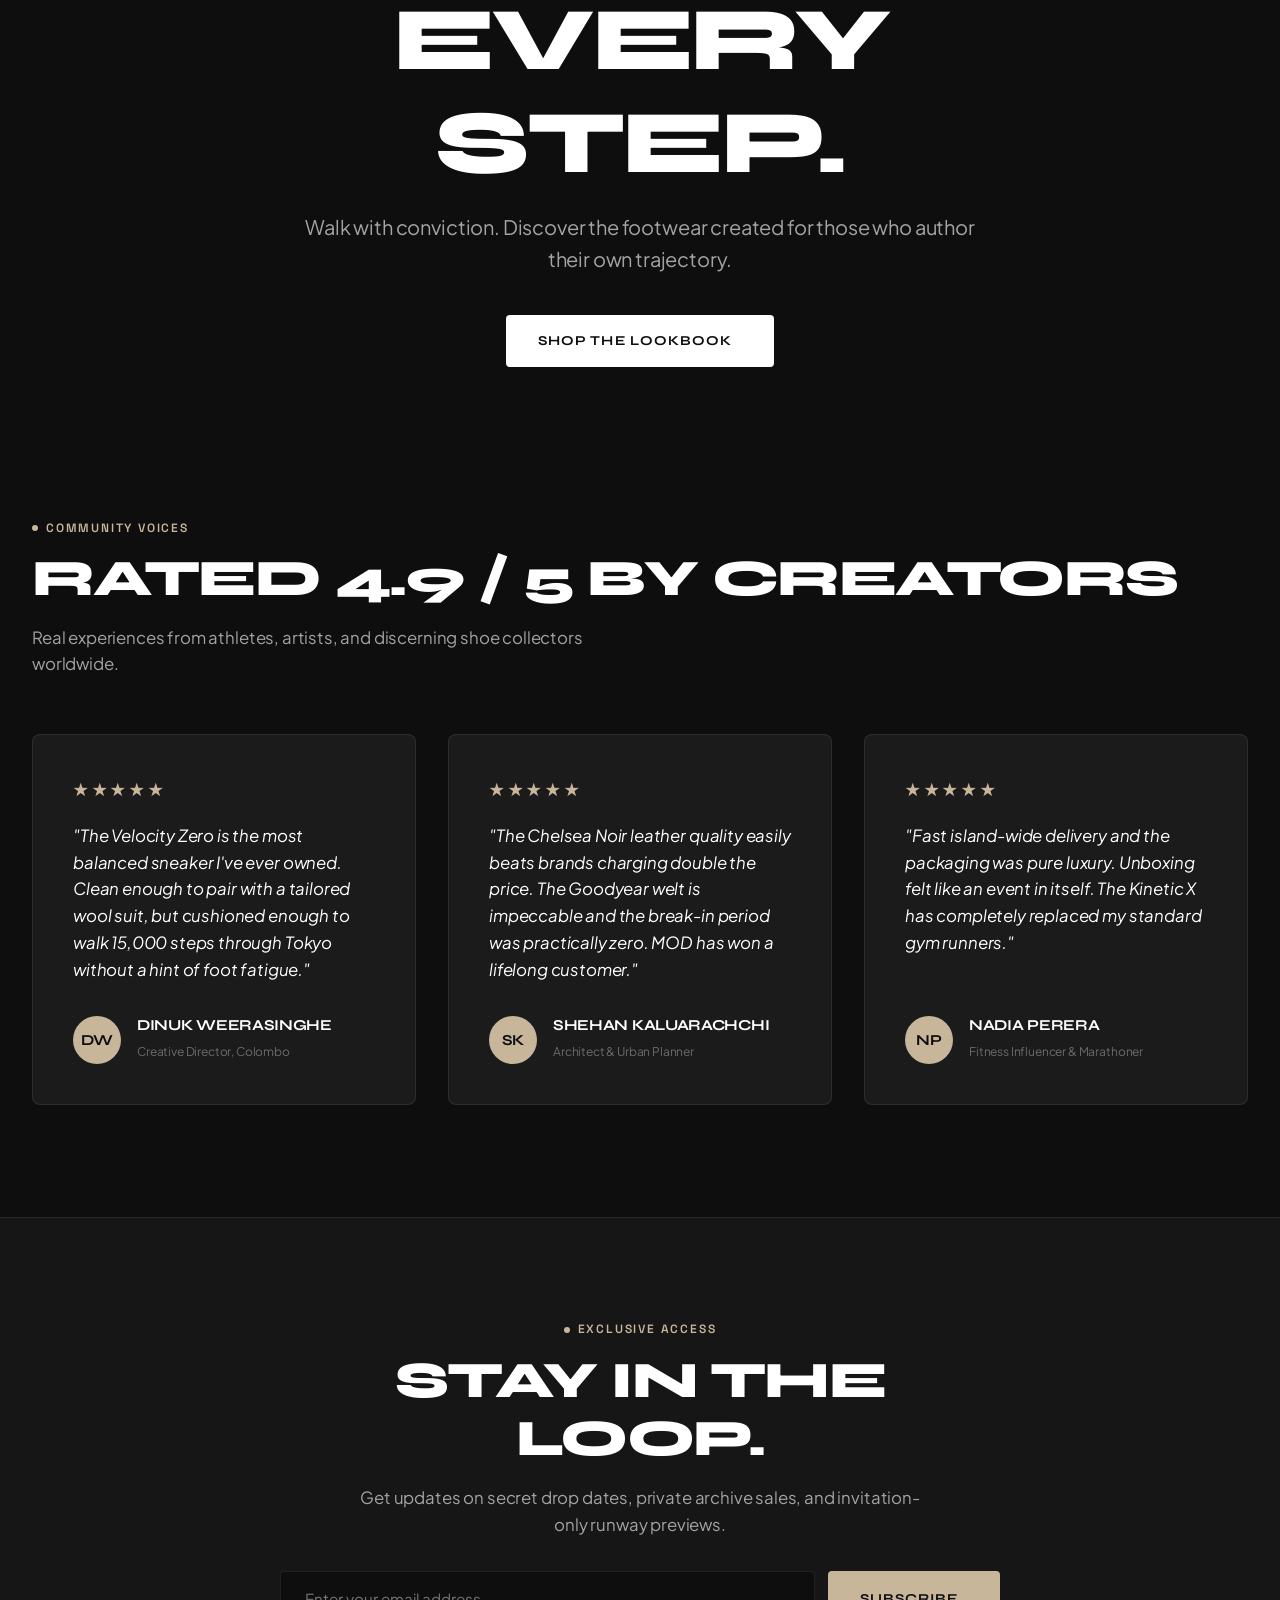
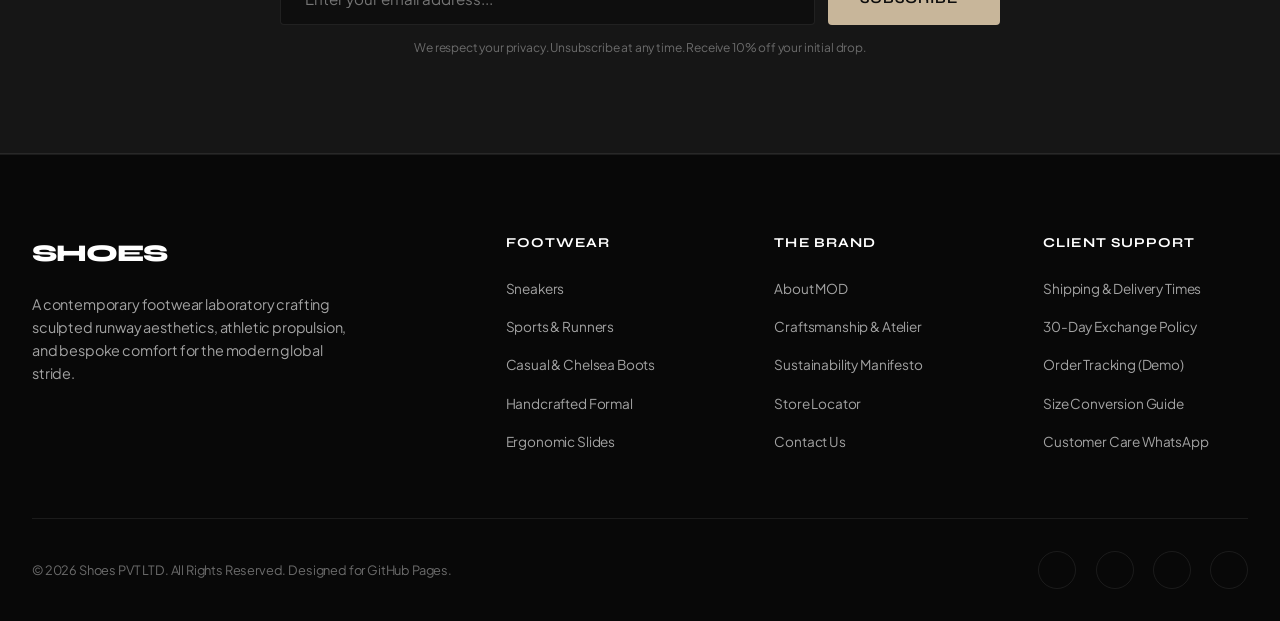
==== commit b1e072a0: "Rename site: replace MOD SHOES with Shoes across all pages" ====
--- a/index.html
+++ b/index.html
@@ -3,8 +3,8 @@
 <head>
     <meta charset="UTF-8">
     <meta name="viewport" content="width=device-width, initial-scale=1.0">
-    <title>MOD SHOES | Premium Footwear &amp; Modern Streetwear Culture</title>
-    <meta name="description" content="Discover MOD SHOES: Premium international footwear blending cutting-edge runway aesthetics, athletic innovation, and uncompromising comfort.">
+    <title>Shoes | Premium Footwear &amp; Modern Streetwear Culture</title>
+    <meta name="description" content="Discover Shoes: Premium international footwear blending cutting-edge runway aesthetics, athletic innovation, and uncompromising comfort.">
 
     <!-- Google Fonts Preconnect & Styles -->
     <link rel="preconnect" href="https://fonts.googleapis.com">
@@ -27,7 +27,7 @@
 
     <!-- Page Preloader Curtain -->
     <div id="pagePreloader" class="page-preloader">
-        <div class="preloader-brand">MOD<span class="logo-accent">.</span>SHOES</div>
+        <div class="preloader-brand">Shoes</div>
         <div class="preloader-progress-wrap">
             <div id="preloaderProgressBar" class="preloader-progress-bar"></div>
         </div>
@@ -45,8 +45,8 @@
     <header class="site-header" id="siteHeader">
         <div class="container nav-container">
             <!-- Brand Logo -->
-            <a href="index.html" class="brand-logo" aria-label="MOD SHOES Home">
-                MOD<span class="logo-accent">.</span>SHOES
+            <a href="index.html" class="brand-logo" aria-label="Shoes Home">
+                Shoes
             </a>
 
             <!-- Centre Navigation Menu -->
@@ -85,7 +85,7 @@
     <!-- Mobile Navigation Drawer -->
     <div class="mobile-nav-drawer" id="mobileNavDrawer" data-lenis-prevent>
         <div class="mobile-nav-header">
-            <a href="index.html" class="brand-logo">MOD<span class="logo-accent">.</span>SHOES</a>
+            <a href="index.html" class="brand-logo">Shoes</a>
             <button type="button" class="drawer-close-btn" id="closeMobileNav" aria-label="Close menu">
                 <svg width="20" height="20" viewBox="0 0 24 24" fill="none" stroke="currentColor" stroke-width="2" stroke-linecap="round" stroke-linejoin="round">
                     <line x1="18" y1="6" x2="6" y2="18"></line>
@@ -146,7 +146,7 @@
         <div class="mobile-nav-footer">
             <div>
                 <span class="mobile-footer-tag">MOD ATELIER • COLOMBO</span>
-                <span class="copyright-text" style="display:block; font-size: 0.72rem; color: var(--color-text-muted);">&copy; 2026 MOD SHOES</span>
+                <span class="copyright-text" style="display:block; font-size: 0.72rem; color: var(--color-text-muted);">&copy; 2026 Shoes</span>
             </div>
             <div class="footer-social-links">
                 <a href="#" class="footer-social-btn" aria-label="Instagram"><i data-lucide="instagram"></i></a>
@@ -402,7 +402,7 @@
         <!-- Infinite Text Marquee -->
         <section class="marquee-container" aria-hidden="true">
             <div class="marquee-track">
-                <div class="marquee-item">MOD SHOES <span class="marquee-separator">•</span></div>
+                <div class="marquee-item">Shoes <span class="marquee-separator">•</span></div>
                 <div class="marquee-item">FIND YOUR OWN STRIDE <span class="marquee-separator">•</span></div>
                 <div class="marquee-item">AERODYNAMIC PRECISION <span class="marquee-separator">•</span></div>
                 <div class="marquee-item">DESIGNED FOR MOVEMENT <span class="marquee-separator">•</span></div>
@@ -416,7 +416,7 @@
                 <div class="story-split-grid">
                     <div class="story-visual-wrap">
                         <div class="story-img-main reveal-clip-image">
-                            <img src="https://images.unsplash.com/photo-1549298916-b41d501d3772?auto=format&fit=crop&w=1200&q=85" alt="MOD Shoes Craftsmanship Atelier" loading="lazy">
+                            <img src="https://images.unsplash.com/photo-1549298916-b41d501d3772?auto=format&fit=crop&w=1200&q=85" alt="Shoes Craftsmanship Atelier" loading="lazy">
                         </div>
                         <div class="story-floating-stat-card">
                             <div class="stat-number">98.4%</div>
@@ -428,7 +428,7 @@
                         <span class="section-tag">Brand Philosophy</span>
                         <h2 class="section-title reveal-title">MORE THAN JUST SHOES.</h2>
                         <p class="story-p">
-                            MOD Shoes brings together contemporary design, everyday comfort and unapologetic individual style. We believe footwear isn't merely an accessory—it's the foundation of your posture, your confidence, and every stride you make into the world.
+                            Shoes brings together contemporary design, everyday comfort and unapologetic individual style. We believe footwear isn't merely an accessory—it's the foundation of your posture, your confidence, and every stride you make into the world.
                         </p>
                         <p class="story-p">
                             Every pair is sculpted using anatomical footbed research, high-resilience foam compounding, and full-grain sustainable leathers sourced directly from ethical tanneries.
@@ -564,7 +564,7 @@
                 <!-- Brand col -->
                 <div class="footer-brand-col">
                     <a href="index.html" class="brand-logo">
-                        MOD<span class="logo-accent">.</span>SHOES
+                        Shoes
                     </a>
                     <p>
                         A contemporary footwear laboratory crafting sculpted runway aesthetics, athletic propulsion, and bespoke comfort for the modern global stride.
@@ -611,7 +611,7 @@
             <!-- Footer Bottom Row -->
             <div class="footer-bottom-row">
                 <span class="copyright-text">
-                    &copy; <span id="currentYear">2026</span> MOD SHOES PVT LTD. All Rights Reserved. Designed for GitHub Pages.
+                    &copy; <span id="currentYear">2026</span> Shoes PVT LTD. All Rights Reserved. Designed for GitHub Pages.
                 </span>
 
                 <div class="footer-social-links">
@@ -720,7 +720,7 @@
     <div class="modal-overlay" id="searchModal" aria-label="Search Modal">
         <div class="modal-container search-modal-container" data-lenis-prevent>
             <div class="search-modal-header">
-                <span class="search-modal-title">Search MOD Shoes</span>
+                <span class="search-modal-title">Search Shoes</span>
                 <button type="button" class="search-modal-close-btn" id="closeSearchModal" aria-label="Close search">
                     <svg width="20" height="20" viewBox="0 0 24 24" fill="none" stroke="currentColor" stroke-width="2" stroke-linecap="round" stroke-linejoin="round"><line x1="18" y1="6" x2="6" y2="18"></line><line x1="6" y1="6" x2="18" y2="18"></line></svg>
                 </button>
